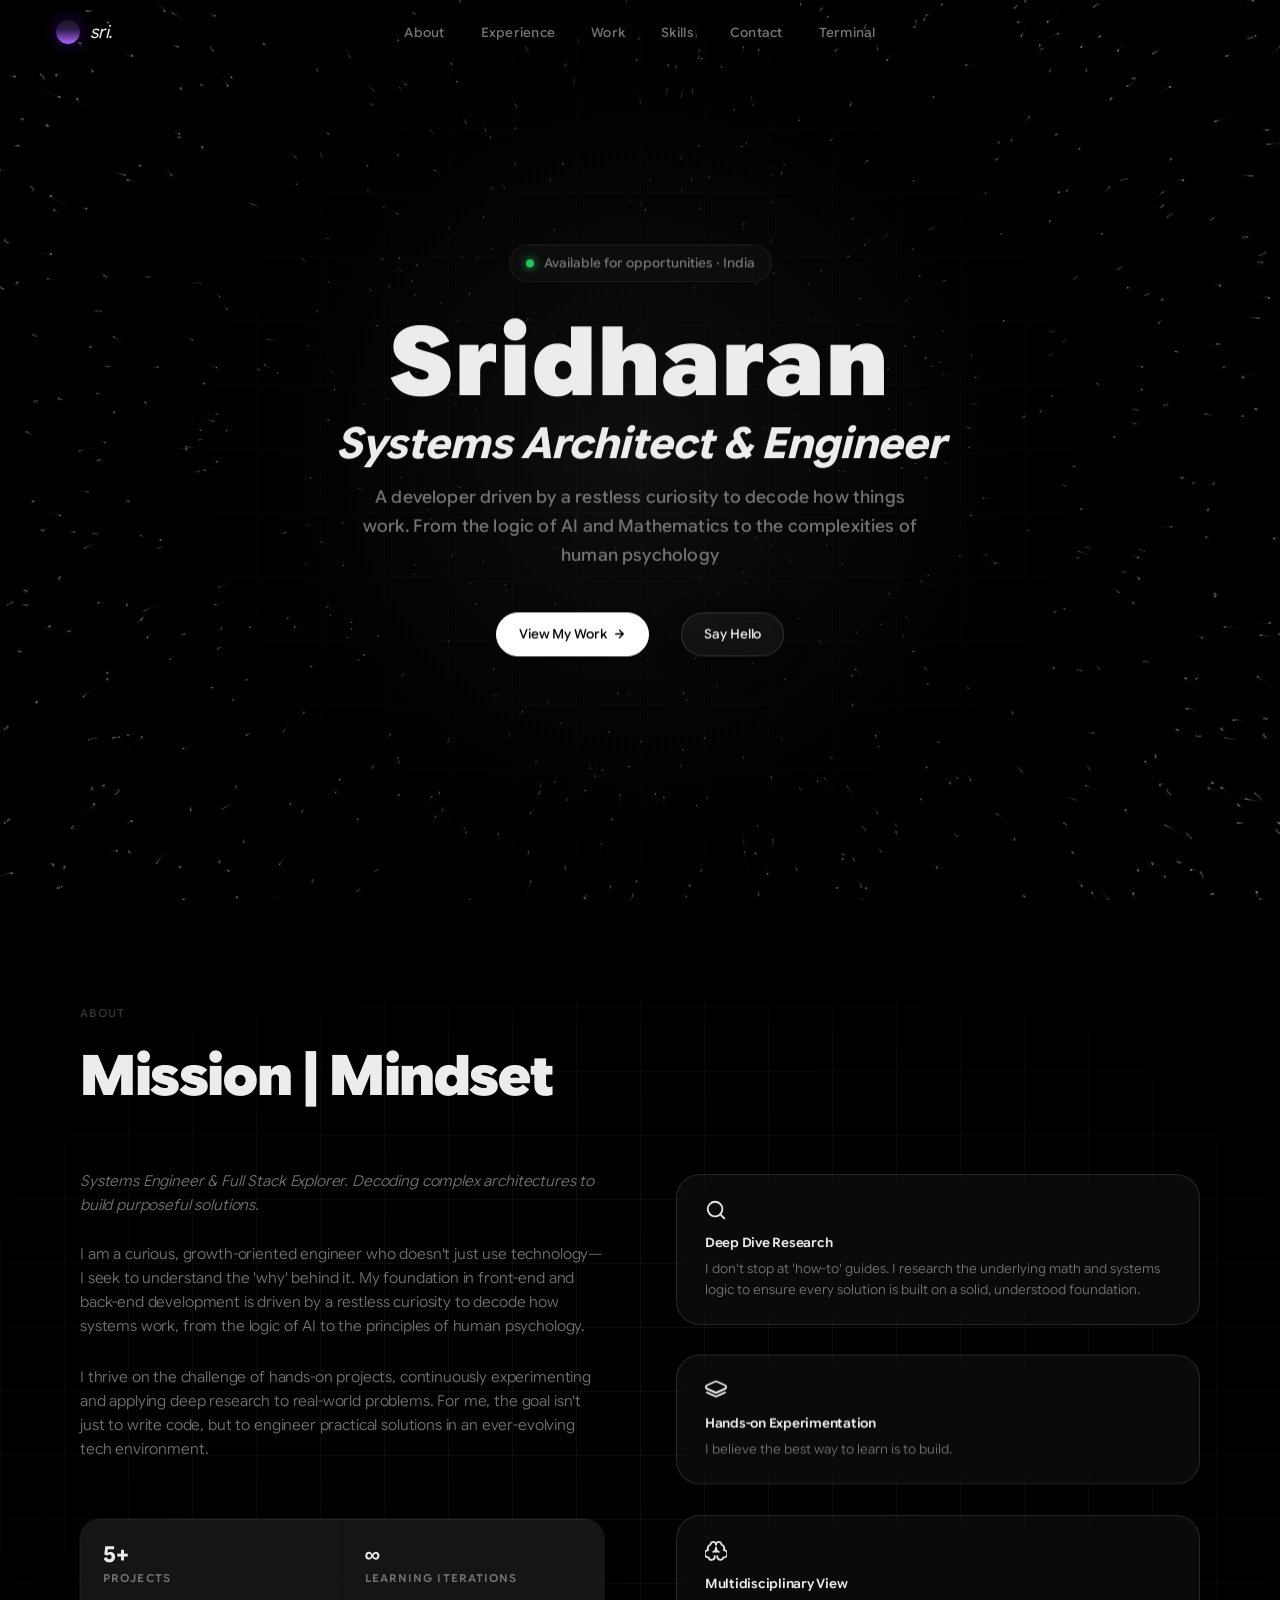
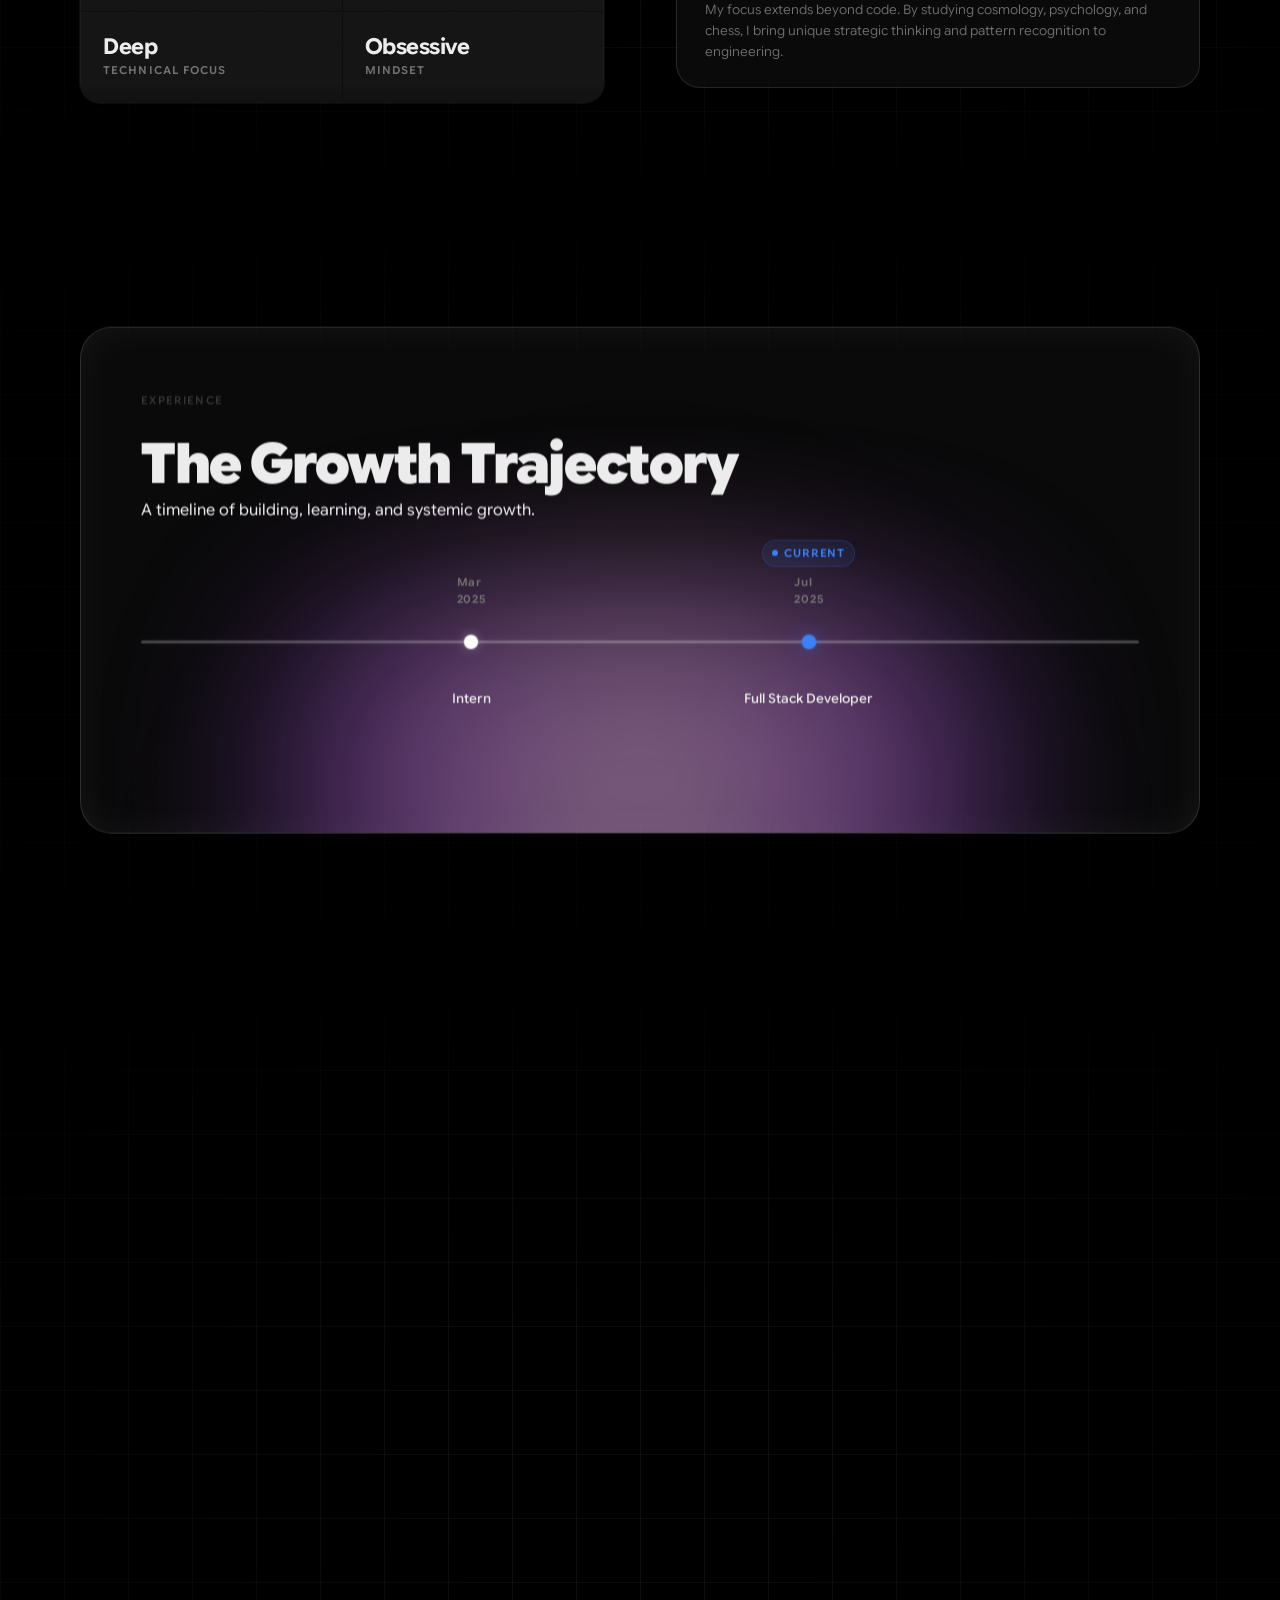
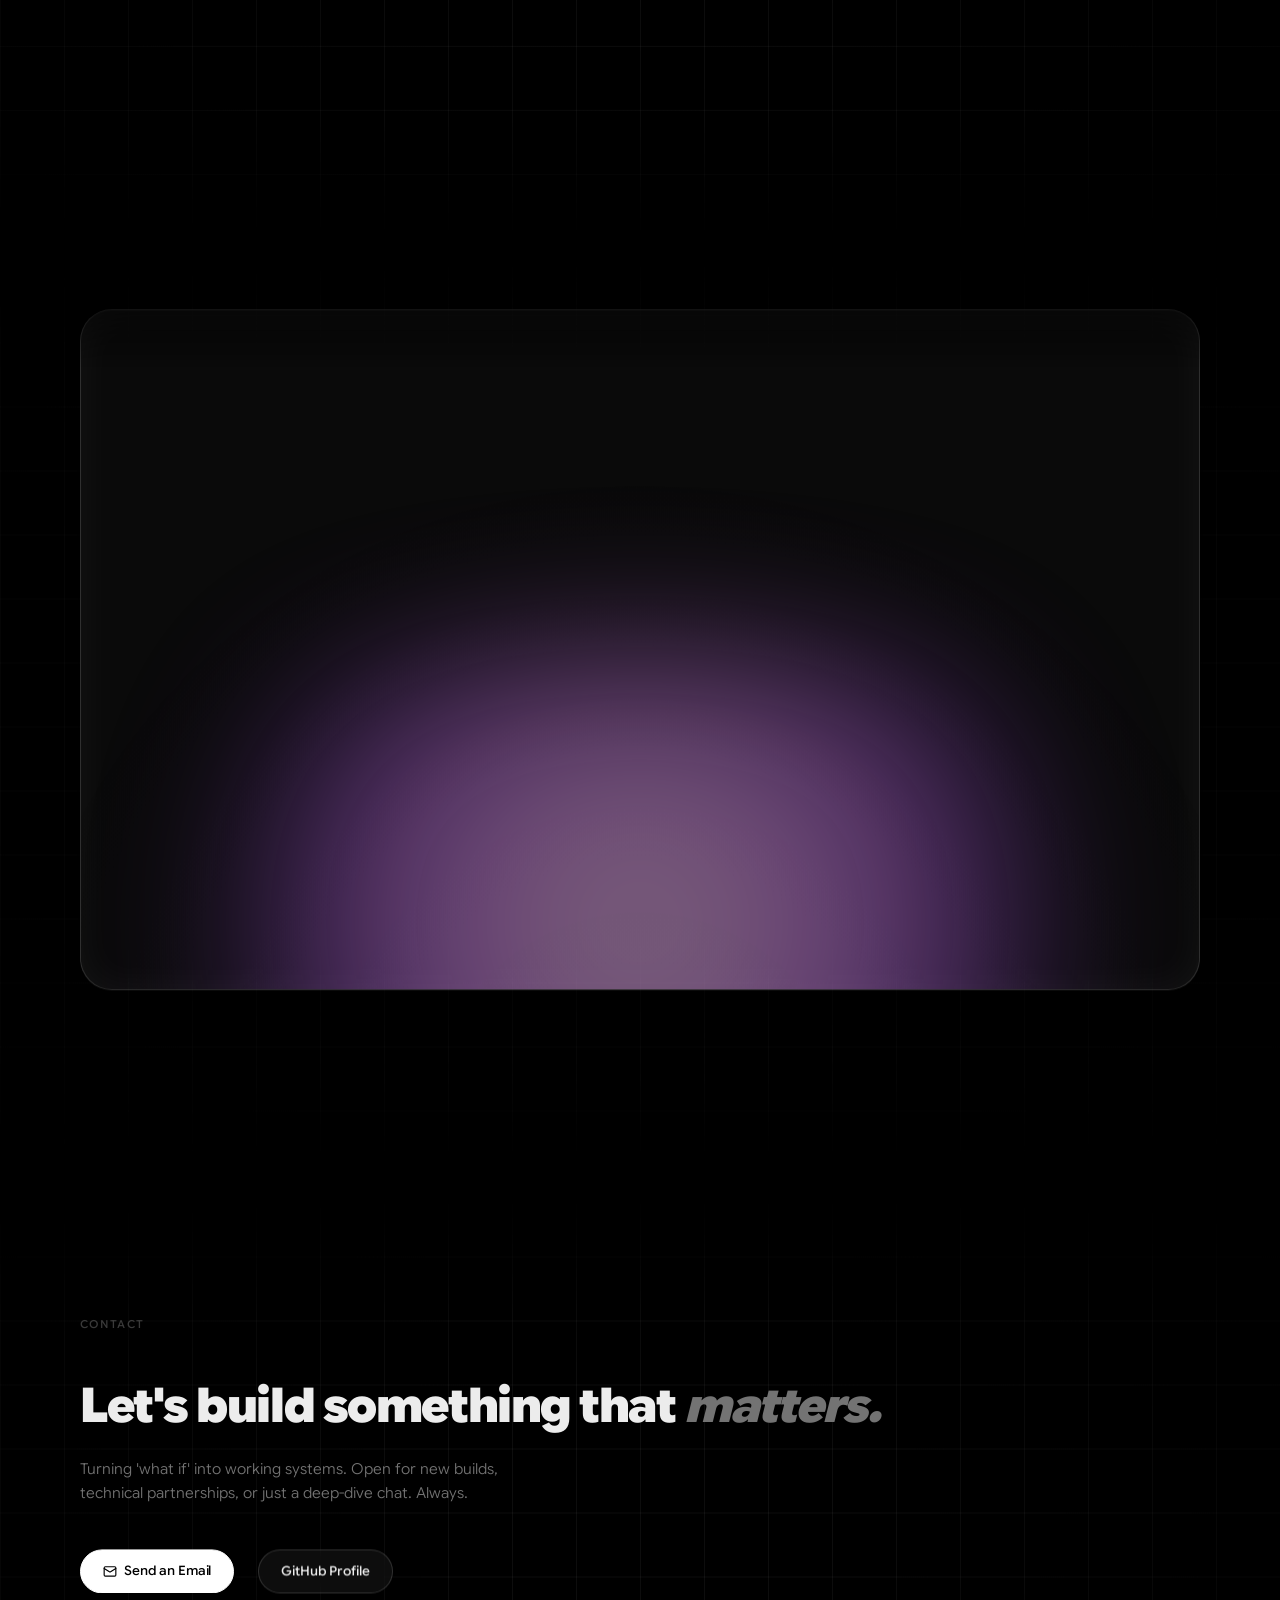
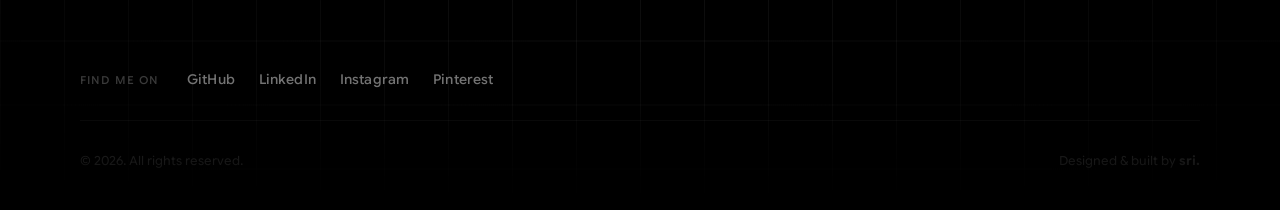
==== index.html @ 2c5328c5 "deploy: hero title weight boost" ====
<!doctype html>
<html lang="en" data-beasties-container>
  <head>
    <meta charset="UTF-8">
    <meta name="viewport" content="width=device-width, initial-scale=1.0">
    <title>Sridharan | Portfolio</title>
    <link rel="icon" type="image/svg+xml" href="assets/logo.svg">
    <meta name="description" content="Sridharan Balakrishnan — Full Stack Developer specializing in intelligent systems, IoT, and AI-driven applications. Portfolio of high-performance engineered solutions.">
    <meta name="keywords" content="Sridharan, Sridharan Balakrishnan, Portfolio, Full Stack Developer, AI Developer, IoT Engineer, Python, Angular, Systems Architect">
    
    <!-- Open Graph / Facebook -->
    <meta property="og:type" content="website">
    <meta property="og:url" content="https://sri-code23.github.io/portfolio-ng/">
    <meta property="og:title" content="Sridharan | Full Stack Developer Portfolio">
    <meta property="og:description" content="Building intelligent systems and real-world AI-driven solutions. Explore the projects and engineering protocols of Sridharan Balakrishnan.">
    <meta property="og:image" content="https://sri-code23.github.io/portfolio-ng/assets/og-image.png">

    <!-- Twitter -->
    <meta property="twitter:card" content="summary_large_image">
    <meta property="twitter:url" content="https://sri-code23.github.io/portfolio-ng/">
    <meta property="twitter:title" content="Sridharan | Full Stack Developer Portfolio">
    <meta property="twitter:description" content="Building intelligent systems and real-world AI-driven solutions. Explore the projects and engineering protocols of Sridharan Balakrishnan.">
    <meta property="twitter:image" content="https://sri-code23.github.io/portfolio-ng/assets/og-image.png">

    <!-- Local Fonts Loaded in styles.css -->
  <style>@layer properties;@layer theme,base,components,utilities;@layer theme{:root{--font-sans:"Google Sans Flex", -apple-system, sans-serif;--font-mono:"JetBrains Mono", ui-monospace, SFMono-Regular, monospace;--color-neutral-500:oklch(55.6% 0 0);--spacing:.25rem;--text-xs:.75rem;--text-xs--line-height:calc(1 / .75);--ease-out:cubic-bezier(0, 0, .2, 1);--default-transition-duration:.15s;--default-transition-timing-function:cubic-bezier(.4, 0, .2, 1);--default-font-family:var(--font-sans);--default-mono-font-family:var(--font-mono)}}@layer base{*,:after,:before{box-sizing:border-box;margin:0;padding:0;border:0 solid}html{line-height:1.5;-webkit-text-size-adjust:100%;tab-size:4;font-family:var(--default-font-family, ui-sans-serif, system-ui, sans-serif, "Apple Color Emoji", "Segoe UI Emoji", "Segoe UI Symbol", "Noto Color Emoji");font-feature-settings:var(--default-font-feature-settings, normal);font-variation-settings:var(--default-font-variation-settings, normal);-webkit-tap-highlight-color:transparent}}@layer utilities{}@font-face{font-family:Google Sans Flex;src:url("./media/google-sans-flex-AEVEHQRN.woff2") format("woff2");font-weight:300 900;font-style:normal;font-display:swap}@font-face{font-family:JetBrains Mono;src:url("./media/jetbrains-mono-2TKUHYWA.woff2") format("woff2");font-weight:100 900;font-style:normal;font-display:swap}:root{--f-display:"Google Sans Flex", -apple-system, sans-serif;--f-body:"Google Sans Flex", -apple-system, sans-serif;--f-mono:"JetBrains Mono", "SF Mono", "Menlo", "Monaco", monospace;--ease-spring:cubic-bezier(.175, .885, .32, 1.275);--ease-out:cubic-bezier(.16, 1, .3, 1);--ease-inout:cubic-bezier(.4, 0, .2, 1);--fz-xs:11px;--fz-sm:13px;--fz-base:15px;--fz-lg:18px;--fz-xl:22px;--fz-2xl:clamp(24px, 4vw, 32px);--fz-3xl:clamp(32px, 6vw, 48px);--fz-4xl:clamp(48px, 9vw, 96px);--fw-light:300;--fw-reg:400;--fw-med:500;--fw-semi:600;--fw-bold:700;--lh-tight:1.1;--lh-heading:1.25;--lh-base:1.6;--max-w:1120px;--pad-x:clamp(20px, 5vw, 56px);--pad-y:clamp(80px, 10vw, 140px);--r-sm:8px;--r-md:14px;--r-lg:20px;--r-xl:28px;--r-2xl:40px;--bg:#000000;--bg-1:#0f0f0f;--bg-2:#151515;--bg-3:#1c1c1c;--bg-4:#242424;--bg-5:#2c2c2c;--line:rgba(255,255,255,.055);--line-hover:rgba(255,255,255,.11);--t1:#ececec;--t2:#737373;--t3:#3a3a3a;--t-inv:#0a0a0a;--dim-white:rgb(163, 163, 163);--blue:#3b82f6;--blue-dim:rgba(59,130,246,.1);--green:#22c55e;--amber:#f59e0b;--rose:#f43f5e;--sh-card:0 0 0 1px rgba(255,255,255,.05), 0 8px 40px rgba(0,0,0,.5);--sh-lift:0 0 0 1px rgba(255,255,255,.09), 0 24px 80px rgba(0,0,0,.7);--sh-glow:0 0 60px rgba(59,130,246,.08)}*,*:before,*:after{margin:0;padding:0;box-sizing:border-box}body{font-family:var(--f-body);background:var(--bg);color:var(--t1);-webkit-font-smoothing:antialiased;-moz-osx-font-smoothing:grayscale;overflow-x:hidden}*{scrollbar-width:thin;scrollbar-color:rgba(255,255,255,.08) transparent}@property --tw-rotate-x{syntax:"*";inherits:false;}@property --tw-rotate-y{syntax:"*";inherits:false;}@property --tw-rotate-z{syntax:"*";inherits:false;}@property --tw-skew-x{syntax:"*";inherits:false;}@property --tw-skew-y{syntax:"*";inherits:false;}@property --tw-border-style{syntax:"*";inherits:false;initial-value:solid;}@property --tw-blur{syntax:"*";inherits:false;}@property --tw-brightness{syntax:"*";inherits:false;}@property --tw-contrast{syntax:"*";inherits:false;}@property --tw-grayscale{syntax:"*";inherits:false;}@property --tw-hue-rotate{syntax:"*";inherits:false;}@property --tw-invert{syntax:"*";inherits:false;}@property --tw-opacity{syntax:"*";inherits:false;}@property --tw-saturate{syntax:"*";inherits:false;}@property --tw-sepia{syntax:"*";inherits:false;}@property --tw-drop-shadow{syntax:"*";inherits:false;}@property --tw-drop-shadow-color{syntax:"*";inherits:false;}@property --tw-drop-shadow-alpha{syntax:"<percentage>";inherits:false;initial-value:100%;}@property --tw-drop-shadow-size{syntax:"*";inherits:false;}@property --tw-backdrop-blur{syntax:"*";inherits:false;}@property --tw-backdrop-brightness{syntax:"*";inherits:false;}@property --tw-backdrop-contrast{syntax:"*";inherits:false;}@property --tw-backdrop-grayscale{syntax:"*";inherits:false;}@property --tw-backdrop-hue-rotate{syntax:"*";inherits:false;}@property --tw-backdrop-invert{syntax:"*";inherits:false;}@property --tw-backdrop-opacity{syntax:"*";inherits:false;}@property --tw-backdrop-saturate{syntax:"*";inherits:false;}@property --tw-backdrop-sepia{syntax:"*";inherits:false;}@layer properties{@supports ((-webkit-hyphens: none) and (not (margin-trim: inline))) or ((-moz-orient: inline) and (not (color:rgb(from red r g b)))){*,:before,:after{--tw-rotate-x:initial;--tw-rotate-y:initial;--tw-rotate-z:initial;--tw-skew-x:initial;--tw-skew-y:initial;--tw-border-style:solid;--tw-blur:initial;--tw-brightness:initial;--tw-contrast:initial;--tw-grayscale:initial;--tw-hue-rotate:initial;--tw-invert:initial;--tw-opacity:initial;--tw-saturate:initial;--tw-sepia:initial;--tw-drop-shadow:initial;--tw-drop-shadow-color:initial;--tw-drop-shadow-alpha:100%;--tw-drop-shadow-size:initial;--tw-backdrop-blur:initial;--tw-backdrop-brightness:initial;--tw-backdrop-contrast:initial;--tw-backdrop-grayscale:initial;--tw-backdrop-hue-rotate:initial;--tw-backdrop-invert:initial;--tw-backdrop-opacity:initial;--tw-backdrop-saturate:initial;--tw-backdrop-sepia:initial}}}</style><link rel="stylesheet" href="styles-QXHG7WNU.css" media="print" onload="this.media='all'"><noscript><link rel="stylesheet" href="styles-QXHG7WNU.css"></noscript></head>
  <body>
    <app-root></app-root>
  <link rel="modulepreload" href="chunk-L5NLGSPX.js"><script src="polyfills-B6TNHZQ6.js" type="module"></script><script src="main-LXAAPDDZ.js" type="module"></script></body>
</html>
---- styles-QXHG7WNU.css ----
@layer properties;@layer theme,base,components,utilities;@layer theme{:root,:host{--font-sans: "Google Sans Flex", -apple-system, sans-serif;--font-mono: "JetBrains Mono", ui-monospace, SFMono-Regular, monospace;--color-neutral-500: oklch(55.6% 0 0);--spacing: .25rem;--text-xs: .75rem;--text-xs--line-height: calc(1 / .75);--ease-out: cubic-bezier(0, 0, .2, 1);--default-transition-duration: .15s;--default-transition-timing-function: cubic-bezier(.4, 0, .2, 1);--default-font-family: var(--font-sans);--default-mono-font-family: var(--font-mono)}}@layer base{*,:after,:before,::backdrop,::file-selector-button{box-sizing:border-box;margin:0;padding:0;border:0 solid}html,:host{line-height:1.5;-webkit-text-size-adjust:100%;tab-size:4;font-family:var(--default-font-family, ui-sans-serif, system-ui, sans-serif, "Apple Color Emoji", "Segoe UI Emoji", "Segoe UI Symbol", "Noto Color Emoji");font-feature-settings:var(--default-font-feature-settings, normal);font-variation-settings:var(--default-font-variation-settings, normal);-webkit-tap-highlight-color:transparent}hr{height:0;color:inherit;border-top-width:1px}abbr:where([title]){-webkit-text-decoration:underline dotted;text-decoration:underline dotted}h1,h2,h3,h4,h5,h6{font-size:inherit;font-weight:inherit}a{color:inherit;-webkit-text-decoration:inherit;text-decoration:inherit}b,strong{font-weight:bolder}code,kbd,samp,pre{font-family:var(--default-mono-font-family, ui-monospace, SFMono-Regular, Menlo, Monaco, Consolas, "Liberation Mono", "Courier New", monospace);font-feature-settings:var(--default-mono-font-feature-settings, normal);font-variation-settings:var(--default-mono-font-variation-settings, normal);font-size:1em}small{font-size:80%}sub,sup{font-size:75%;line-height:0;position:relative;vertical-align:baseline}sub{bottom:-.25em}sup{top:-.5em}table{text-indent:0;border-color:inherit;border-collapse:collapse}:-moz-focusring{outline:auto}progress{vertical-align:baseline}summary{display:list-item}ol,ul,menu{list-style:none}img,svg,video,canvas,audio,iframe,embed,object{display:block;vertical-align:middle}img,video{max-width:100%;height:auto}button,input,select,optgroup,textarea,::file-selector-button{font:inherit;font-feature-settings:inherit;font-variation-settings:inherit;letter-spacing:inherit;color:inherit;border-radius:0;background-color:transparent;opacity:1}:where(select:is([multiple],[size])) optgroup{font-weight:bolder}:where(select:is([multiple],[size])) optgroup option{padding-inline-start:20px}::file-selector-button{margin-inline-end:4px}::placeholder{opacity:1}@supports (not (-webkit-appearance: -apple-pay-button)) or (contain-intrinsic-size: 1px){::placeholder{color:currentcolor;@supports (color: color-mix(in lab,red,red)){color:color-mix(in oklab,currentcolor 50%,transparent)}}}textarea{resize:vertical}::-webkit-search-decoration{-webkit-appearance:none}::-webkit-date-and-time-value{min-height:1lh;text-align:inherit}::-webkit-datetime-edit{display:inline-flex}::-webkit-datetime-edit-fields-wrapper{padding:0}::-webkit-datetime-edit,::-webkit-datetime-edit-year-field,::-webkit-datetime-edit-month-field,::-webkit-datetime-edit-day-field,::-webkit-datetime-edit-hour-field,::-webkit-datetime-edit-minute-field,::-webkit-datetime-edit-second-field,::-webkit-datetime-edit-millisecond-field,::-webkit-datetime-edit-meridiem-field{padding-block:0}::-webkit-calendar-picker-indicator{line-height:1}:-moz-ui-invalid{box-shadow:none}button,input:where([type=button],[type=reset],[type=submit]),::file-selector-button{appearance:button}::-webkit-inner-spin-button,::-webkit-outer-spin-button{height:auto}[hidden]:where(:not([hidden=until-found])){display:none!important}}@layer utilities{.visible{visibility:visible}.fixed{position:fixed}.relative{position:relative}.static{position:static}.sticky{position:sticky}.start{inset-inline-start:var(--spacing)}.container{width:100%;@media (width >= 40rem){max-width:40rem}@media (width >= 48rem){max-width:48rem}@media (width >= 64rem){max-width:64rem}@media (width >= 80rem){max-width:80rem}@media (width >= 96rem){max-width:96rem}}.block{display:block}.grid{display:grid}.hidden{display:none}.transform{transform:var(--tw-rotate-x,) var(--tw-rotate-y,) var(--tw-rotate-z,) var(--tw-skew-x,) var(--tw-skew-y,)}.border{border-style:var(--tw-border-style);border-width:1px}.text-xs{font-size:var(--text-xs);line-height:var(--tw-leading, var(--text-xs--line-height))}.text-neutral-500{color:var(--color-neutral-500)}.underline{text-decoration-line:underline}.blur{--tw-blur: blur(8px);filter:var(--tw-blur,) var(--tw-brightness,) var(--tw-contrast,) var(--tw-grayscale,) var(--tw-hue-rotate,) var(--tw-invert,) var(--tw-saturate,) var(--tw-sepia,) var(--tw-drop-shadow,)}.filter{filter:var(--tw-blur,) var(--tw-brightness,) var(--tw-contrast,) var(--tw-grayscale,) var(--tw-hue-rotate,) var(--tw-invert,) var(--tw-saturate,) var(--tw-sepia,) var(--tw-drop-shadow,)}.backdrop-filter{-webkit-backdrop-filter:var(--tw-backdrop-blur,) var(--tw-backdrop-brightness,) var(--tw-backdrop-contrast,) var(--tw-backdrop-grayscale,) var(--tw-backdrop-hue-rotate,) var(--tw-backdrop-invert,) var(--tw-backdrop-opacity,) var(--tw-backdrop-saturate,) var(--tw-backdrop-sepia,);backdrop-filter:var(--tw-backdrop-blur,) var(--tw-backdrop-brightness,) var(--tw-backdrop-contrast,) var(--tw-backdrop-grayscale,) var(--tw-backdrop-hue-rotate,) var(--tw-backdrop-invert,) var(--tw-backdrop-opacity,) var(--tw-backdrop-saturate,) var(--tw-backdrop-sepia,)}.transition{transition-property:color,background-color,border-color,outline-color,text-decoration-color,fill,stroke,--tw-gradient-from,--tw-gradient-via,--tw-gradient-to,opacity,box-shadow,transform,translate,scale,rotate,filter,-webkit-backdrop-filter,backdrop-filter,display,content-visibility,overlay,pointer-events;transition-timing-function:var(--tw-ease, var(--default-transition-timing-function));transition-duration:var(--tw-duration, var(--default-transition-duration))}}@font-face{font-family:Google Sans Flex;src:url("./media/google-sans-flex-AEVEHQRN.woff2") format("woff2");font-weight:300 900;font-style:normal;font-display:swap}@font-face{font-family:JetBrains Mono;src:url("./media/jetbrains-mono-2TKUHYWA.woff2") format("woff2");font-weight:100 900;font-style:normal;font-display:swap}:root{--f-display: "Google Sans Flex", -apple-system, sans-serif;--f-body: "Google Sans Flex", -apple-system, sans-serif;--f-mono: "JetBrains Mono", "SF Mono", "Menlo", "Monaco", monospace;--ease-spring: cubic-bezier(.175, .885, .32, 1.275);--ease-out: cubic-bezier(.16, 1, .3, 1);--ease-inout: cubic-bezier(.4, 0, .2, 1);--fz-xs: 11px;--fz-sm: 13px;--fz-base: 15px;--fz-lg: 18px;--fz-xl: 22px;--fz-2xl: clamp(24px, 4vw, 32px);--fz-3xl: clamp(32px, 6vw, 48px);--fz-4xl: clamp(48px, 9vw, 96px);--fw-light: 300;--fw-reg: 400;--fw-med: 500;--fw-semi: 600;--fw-bold: 700;--lh-tight: 1.1;--lh-heading: 1.25;--lh-base: 1.6;--max-w: 1120px;--pad-x: clamp(20px, 5vw, 56px);--pad-y: clamp(80px, 10vw, 140px);--r-sm: 8px;--r-md: 14px;--r-lg: 20px;--r-xl: 28px;--r-2xl: 40px;--bg: #000000;--bg-1: #0f0f0f;--bg-2: #151515;--bg-3: #1c1c1c;--bg-4: #242424;--bg-5: #2c2c2c;--line: rgba(255,255,255,.055);--line-hover: rgba(255,255,255,.11);--t1: #ececec;--t2: #737373;--t3: #3a3a3a;--t-inv: #0a0a0a;--dim-white: rgb(163, 163, 163);--blue: #3b82f6;--blue-dim: rgba(59,130,246,.1);--green: #22c55e;--amber: #f59e0b;--rose: #f43f5e;--sh-card: 0 0 0 1px rgba(255,255,255,.05), 0 8px 40px rgba(0,0,0,.5);--sh-lift: 0 0 0 1px rgba(255,255,255,.09), 0 24px 80px rgba(0,0,0,.7);--sh-glow: 0 0 60px rgba(59,130,246,.08)}*,*:before,*:after{margin:0;padding:0;box-sizing:border-box}::selection{background:#94a3b84d;color:#fff}body{font-family:var(--f-body);background:var(--bg);color:var(--t1);-webkit-font-smoothing:antialiased;-moz-osx-font-smoothing:grayscale;overflow-x:hidden}::-webkit-scrollbar{width:8px;height:8px}::-webkit-scrollbar-track{background:transparent}::-webkit-scrollbar-thumb{background:#ffffff14;border-radius:999px;border:2px solid var(--bg)}::-webkit-scrollbar-thumb:hover{background:#ffffff26}*{scrollbar-width:thin;scrollbar-color:rgba(255,255,255,.08) transparent}h1,h2,h3,h4,h5,h6,.display{font-family:var(--f-display)!important;font-weight:900!important}p,span:not(.font-mono):not(.caret),div:not(.font-mono),li,a:not(.font-mono){font-family:var(--f-body)}.section{padding:var(--pad-y) var(--pad-x);position:relative;overflow:hidden;background:#000}.section:before,.section:after{content:"";position:absolute;left:0;right:0;height:120px;z-index:2;pointer-events:none}.section:before{top:0;background:linear-gradient(to bottom,#000,transparent)}.section:after{bottom:0;background:linear-gradient(to top,#000,transparent)}.inner{max-width:var(--max-w);margin:0 auto;position:relative}.divider{border-top:none}.eyebrow{display:inline-block;font-size:var(--fz-xs);font-weight:var(--fw-med);letter-spacing:.12em;text-transform:uppercase;color:var(--t3);margin-bottom:20px}.display{font-family:var(--f-display);font-weight:var(--fw-reg);line-height:var(--lh-tight);letter-spacing:-.025em;color:var(--t1)}.btn{display:inline-flex;align-items:center;gap:7px;padding:11px 22px;border-radius:999px;font-family:var(--f-body);font-size:var(--fz-sm);font-weight:var(--fw-med);letter-spacing:-.01em;text-decoration:none;border:none;transition:transform .25s var(--ease-out),box-shadow .25s,background .2s;white-space:nowrap}.btn-primary{background:#fff;color:#000;border:1px solid #ffffff}.btn-primary:hover{background:#ffffffe6;transform:translateY(-2px);box-shadow:0 10px 40px #fff3}.text-link{display:inline-flex;align-items:center;gap:8px;font-size:13.5px;font-weight:500;letter-spacing:.01em;color:var(--t2);text-decoration:none;background:none!important;border:none!important;padding:0;transition:color .3s var(--ease-out),transform .3s var(--ease-out);cursor:pointer}.text-link:hover,.text-link:focus,.text-link.active{color:var(--t1);transform:translateY(-1px)}.btn-glass{background:#ffffff0d;backdrop-filter:blur(12px);-webkit-backdrop-filter:blur(12px);border:1px solid rgba(255,255,255,.15);color:var(--t1);box-shadow:0 8px 32px #0003}.btn-glass:hover{background:#ffffff1a;border-color:#ffffff4d;transform:translateY(-2px);box-shadow:0 12px 40px #0000004d}.glass-pill{padding:6px 14px;background:#ffffff0a;backdrop-filter:blur(8px);-webkit-backdrop-filter:blur(8px);border:1px solid rgba(255,255,255,.1);border-radius:999px;color:var(--t1);font-family:var(--f-body);font-size:12px;transition:all .3s var(--ease-out)}.glass-pill:hover{background:#ffffff14;border-color:#ffffff40;transform:translateY(-1px)}.grid-bg{position:absolute;inset:0;pointer-events:none;z-index:0;overflow:hidden}.grid-bg:before{content:"";position:absolute;inset:0;background-image:linear-gradient(rgba(255,255,255,.05) 1px,transparent 1px),linear-gradient(90deg,rgba(255,255,255,.05) 1px,transparent 1px);background-size:64px 64px}.grid-bg:after{content:"";position:absolute;inset:0;background:radial-gradient(ellipse 80% 80% at 50% 50%,transparent 20%,var(--bg) 100%)}.rv{opacity:0;transform:translateY(24px);transition:opacity .75s var(--ease-out),transform .75s var(--ease-out);will-change:transform,opacity}.rv.on{opacity:1;transform:none}.rv.d1{transition-delay:.08s}.rv.d2{transition-delay:.16s}.rv.d3{transition-delay:.24s}.rv.d4{transition-delay:.32s}[appParallax]{transition-property:opacity,background,border-color,color,box-shadow!important;will-change:transform}.glass-card{position:relative;width:100%;border-radius:32px;overflow:hidden;background:#ffffff0a;backdrop-filter:blur(50px);-webkit-backdrop-filter:blur(50px);border:1px solid rgba(255,255,255,.15);box-shadow:0 40px 100px #000000b3,inset 0 0 40px #ffffff0d}@media (max-width: 768px){.glass-card{backdrop-filter:blur(15px);-webkit-backdrop-filter:blur(15px);background:#ffffff14}}.card-content{position:relative;z-index:2;padding:clamp(40px,8vw,80px) clamp(20px,6vw,60px)}.aurora{position:absolute;bottom:-30%;left:-10%;width:120%;height:80%;z-index:0;filter:blur(80px);opacity:.45;pointer-events:none;contain:strict;will-change:filter}@media (max-width: 768px){.aurora{filter:blur(40px)}}.layer{position:absolute;width:100%;height:100%;border-radius:50%;mix-blend-mode:screen;will-change:transform;backface-visibility:hidden}.layer1{background:radial-gradient(circle,#ff0055 0%,transparent 60%);animation:wave1 12s ease-in-out infinite alternate}.layer2{background:radial-gradient(circle,#ff00aa 0%,transparent 60%);animation:wave2 15s ease-in-out infinite alternate}.layer3{background:radial-gradient(circle,#7a00ff 0%,transparent 60%);animation:wave3 18s ease-in-out infinite alternate}.layer4{background:radial-gradient(circle,#0044ff 0%,transparent 60%);animation:wave4 14s ease-in-out infinite alternate}.layer5{background:radial-gradient(circle,#00ccff 0%,transparent 60%);animation:wave5 16s ease-in-out infinite alternate}@media (max-width: 768px){.layer4,.layer5{display:none}}.layer-grow{animation:growUp 2s var(--ease-spring) forwards}@keyframes growUp{0%{transform:translateY(50%) scale(.9);opacity:0}to{transform:translateY(0) scale(1);opacity:.45}}@keyframes wave1{0%{transform:translate(-10%) scale(1)}to{transform:translate(10%,-5%) scale(1.1)}}@keyframes wave2{0%{transform:translate(5%,5%) scale(1.05)}to{transform:translate(-10%,-3%) scale(1)}}@keyframes wave3{0%{transform:translate(-5%,3%) scale(1)}to{transform:translate(8%,-8%) scale(1.2)}}@keyframes wave4{0%{transform:translate(3%,-3%) scale(1.1)}to{transform:translate(-5%,5%) scale(1)}}@keyframes wave5{0%{transform:translate(-8%,5%) scale(1)}to{transform:translate(5%,-5%) scale(1.15)}}.glass-card:before{content:"";position:absolute;inset:0;background:radial-gradient(circle at 50% 120%,rgba(255,255,255,.05) 0%,transparent 70%);opacity:.5;z-index:1}[appParallax]{will-change:transform;backface-visibility:hidden;-webkit-backface-visibility:hidden}img[src*="assets/icons/"]{filter:brightness(0) invert(1);opacity:.9}@property --tw-rotate-x{syntax: "*"; inherits: false;}@property --tw-rotate-y{syntax: "*"; inherits: false;}@property --tw-rotate-z{syntax: "*"; inherits: false;}@property --tw-skew-x{syntax: "*"; inherits: false;}@property --tw-skew-y{syntax: "*"; inherits: false;}@property --tw-border-style{syntax: "*"; inherits: false; initial-value: solid;}@property --tw-blur{syntax: "*"; inherits: false;}@property --tw-brightness{syntax: "*"; inherits: false;}@property --tw-contrast{syntax: "*"; inherits: false;}@property --tw-grayscale{syntax: "*"; inherits: false;}@property --tw-hue-rotate{syntax: "*"; inherits: false;}@property --tw-invert{syntax: "*"; inherits: false;}@property --tw-opacity{syntax: "*"; inherits: false;}@property --tw-saturate{syntax: "*"; inherits: false;}@property --tw-sepia{syntax: "*"; inherits: false;}@property --tw-drop-shadow{syntax: "*"; inherits: false;}@property --tw-drop-shadow-color{syntax: "*"; inherits: false;}@property --tw-drop-shadow-alpha{syntax: "<percentage>"; inherits: false; initial-value: 100%;}@property --tw-drop-shadow-size{syntax: "*"; inherits: false;}@property --tw-backdrop-blur{syntax: "*"; inherits: false;}@property --tw-backdrop-brightness{syntax: "*"; inherits: false;}@property --tw-backdrop-contrast{syntax: "*"; inherits: false;}@property --tw-backdrop-grayscale{syntax: "*"; inherits: false;}@property --tw-backdrop-hue-rotate{syntax: "*"; inherits: false;}@property --tw-backdrop-invert{syntax: "*"; inherits: false;}@property --tw-backdrop-opacity{syntax: "*"; inherits: false;}@property --tw-backdrop-saturate{syntax: "*"; inherits: false;}@property --tw-backdrop-sepia{syntax: "*"; inherits: false;}@layer properties{@supports ((-webkit-hyphens: none) and (not (margin-trim: inline))) or ((-moz-orient: inline) and (not (color:rgb(from red r g b)))){*,:before,:after,::backdrop{--tw-rotate-x: initial;--tw-rotate-y: initial;--tw-rotate-z: initial;--tw-skew-x: initial;--tw-skew-y: initial;--tw-border-style: solid;--tw-blur: initial;--tw-brightness: initial;--tw-contrast: initial;--tw-grayscale: initial;--tw-hue-rotate: initial;--tw-invert: initial;--tw-opacity: initial;--tw-saturate: initial;--tw-sepia: initial;--tw-drop-shadow: initial;--tw-drop-shadow-color: initial;--tw-drop-shadow-alpha: 100%;--tw-drop-shadow-size: initial;--tw-backdrop-blur: initial;--tw-backdrop-brightness: initial;--tw-backdrop-contrast: initial;--tw-backdrop-grayscale: initial;--tw-backdrop-hue-rotate: initial;--tw-backdrop-invert: initial;--tw-backdrop-opacity: initial;--tw-backdrop-saturate: initial;--tw-backdrop-sepia: initial}}}
---- styles-QXHG7WNU.css ----
@layer properties;@layer theme,base,components,utilities;@layer theme{:root,:host{--font-sans: "Google Sans Flex", -apple-system, sans-serif;--font-mono: "JetBrains Mono", ui-monospace, SFMono-Regular, monospace;--color-neutral-500: oklch(55.6% 0 0);--spacing: .25rem;--text-xs: .75rem;--text-xs--line-height: calc(1 / .75);--ease-out: cubic-bezier(0, 0, .2, 1);--default-transition-duration: .15s;--default-transition-timing-function: cubic-bezier(.4, 0, .2, 1);--default-font-family: var(--font-sans);--default-mono-font-family: var(--font-mono)}}@layer base{*,:after,:before,::backdrop,::file-selector-button{box-sizing:border-box;margin:0;padding:0;border:0 solid}html,:host{line-height:1.5;-webkit-text-size-adjust:100%;tab-size:4;font-family:var(--default-font-family, ui-sans-serif, system-ui, sans-serif, "Apple Color Emoji", "Segoe UI Emoji", "Segoe UI Symbol", "Noto Color Emoji");font-feature-settings:var(--default-font-feature-settings, normal);font-variation-settings:var(--default-font-variation-settings, normal);-webkit-tap-highlight-color:transparent}hr{height:0;color:inherit;border-top-width:1px}abbr:where([title]){-webkit-text-decoration:underline dotted;text-decoration:underline dotted}h1,h2,h3,h4,h5,h6{font-size:inherit;font-weight:inherit}a{color:inherit;-webkit-text-decoration:inherit;text-decoration:inherit}b,strong{font-weight:bolder}code,kbd,samp,pre{font-family:var(--default-mono-font-family, ui-monospace, SFMono-Regular, Menlo, Monaco, Consolas, "Liberation Mono", "Courier New", monospace);font-feature-settings:var(--default-mono-font-feature-settings, normal);font-variation-settings:var(--default-mono-font-variation-settings, normal);font-size:1em}small{font-size:80%}sub,sup{font-size:75%;line-height:0;position:relative;vertical-align:baseline}sub{bottom:-.25em}sup{top:-.5em}table{text-indent:0;border-color:inherit;border-collapse:collapse}:-moz-focusring{outline:auto}progress{vertical-align:baseline}summary{display:list-item}ol,ul,menu{list-style:none}img,svg,video,canvas,audio,iframe,embed,object{display:block;vertical-align:middle}img,video{max-width:100%;height:auto}button,input,select,optgroup,textarea,::file-selector-button{font:inherit;font-feature-settings:inherit;font-variation-settings:inherit;letter-spacing:inherit;color:inherit;border-radius:0;background-color:transparent;opacity:1}:where(select:is([multiple],[size])) optgroup{font-weight:bolder}:where(select:is([multiple],[size])) optgroup option{padding-inline-start:20px}::file-selector-button{margin-inline-end:4px}::placeholder{opacity:1}@supports (not (-webkit-appearance: -apple-pay-button)) or (contain-intrinsic-size: 1px){::placeholder{color:currentcolor;@supports (color: color-mix(in lab,red,red)){color:color-mix(in oklab,currentcolor 50%,transparent)}}}textarea{resize:vertical}::-webkit-search-decoration{-webkit-appearance:none}::-webkit-date-and-time-value{min-height:1lh;text-align:inherit}::-webkit-datetime-edit{display:inline-flex}::-webkit-datetime-edit-fields-wrapper{padding:0}::-webkit-datetime-edit,::-webkit-datetime-edit-year-field,::-webkit-datetime-edit-month-field,::-webkit-datetime-edit-day-field,::-webkit-datetime-edit-hour-field,::-webkit-datetime-edit-minute-field,::-webkit-datetime-edit-second-field,::-webkit-datetime-edit-millisecond-field,::-webkit-datetime-edit-meridiem-field{padding-block:0}::-webkit-calendar-picker-indicator{line-height:1}:-moz-ui-invalid{box-shadow:none}button,input:where([type=button],[type=reset],[type=submit]),::file-selector-button{appearance:button}::-webkit-inner-spin-button,::-webkit-outer-spin-button{height:auto}[hidden]:where(:not([hidden=until-found])){display:none!important}}@layer utilities{.visible{visibility:visible}.fixed{position:fixed}.relative{position:relative}.static{position:static}.sticky{position:sticky}.start{inset-inline-start:var(--spacing)}.container{width:100%;@media (width >= 40rem){max-width:40rem}@media (width >= 48rem){max-width:48rem}@media (width >= 64rem){max-width:64rem}@media (width >= 80rem){max-width:80rem}@media (width >= 96rem){max-width:96rem}}.block{display:block}.grid{display:grid}.hidden{display:none}.transform{transform:var(--tw-rotate-x,) var(--tw-rotate-y,) var(--tw-rotate-z,) var(--tw-skew-x,) var(--tw-skew-y,)}.border{border-style:var(--tw-border-style);border-width:1px}.text-xs{font-size:var(--text-xs);line-height:var(--tw-leading, var(--text-xs--line-height))}.text-neutral-500{color:var(--color-neutral-500)}.underline{text-decoration-line:underline}.blur{--tw-blur: blur(8px);filter:var(--tw-blur,) var(--tw-brightness,) var(--tw-contrast,) var(--tw-grayscale,) var(--tw-hue-rotate,) var(--tw-invert,) var(--tw-saturate,) var(--tw-sepia,) var(--tw-drop-shadow,)}.filter{filter:var(--tw-blur,) var(--tw-brightness,) var(--tw-contrast,) var(--tw-grayscale,) var(--tw-hue-rotate,) var(--tw-invert,) var(--tw-saturate,) var(--tw-sepia,) var(--tw-drop-shadow,)}.backdrop-filter{-webkit-backdrop-filter:var(--tw-backdrop-blur,) var(--tw-backdrop-brightness,) var(--tw-backdrop-contrast,) var(--tw-backdrop-grayscale,) var(--tw-backdrop-hue-rotate,) var(--tw-backdrop-invert,) var(--tw-backdrop-opacity,) var(--tw-backdrop-saturate,) var(--tw-backdrop-sepia,);backdrop-filter:var(--tw-backdrop-blur,) var(--tw-backdrop-brightness,) var(--tw-backdrop-contrast,) var(--tw-backdrop-grayscale,) var(--tw-backdrop-hue-rotate,) var(--tw-backdrop-invert,) var(--tw-backdrop-opacity,) var(--tw-backdrop-saturate,) var(--tw-backdrop-sepia,)}.transition{transition-property:color,background-color,border-color,outline-color,text-decoration-color,fill,stroke,--tw-gradient-from,--tw-gradient-via,--tw-gradient-to,opacity,box-shadow,transform,translate,scale,rotate,filter,-webkit-backdrop-filter,backdrop-filter,display,content-visibility,overlay,pointer-events;transition-timing-function:var(--tw-ease, var(--default-transition-timing-function));transition-duration:var(--tw-duration, var(--default-transition-duration))}}@font-face{font-family:Google Sans Flex;src:url("./media/google-sans-flex-AEVEHQRN.woff2") format("woff2");font-weight:300 900;font-style:normal;font-display:swap}@font-face{font-family:JetBrains Mono;src:url("./media/jetbrains-mono-2TKUHYWA.woff2") format("woff2");font-weight:100 900;font-style:normal;font-display:swap}:root{--f-display: "Google Sans Flex", -apple-system, sans-serif;--f-body: "Google Sans Flex", -apple-system, sans-serif;--f-mono: "JetBrains Mono", "SF Mono", "Menlo", "Monaco", monospace;--ease-spring: cubic-bezier(.175, .885, .32, 1.275);--ease-out: cubic-bezier(.16, 1, .3, 1);--ease-inout: cubic-bezier(.4, 0, .2, 1);--fz-xs: 11px;--fz-sm: 13px;--fz-base: 15px;--fz-lg: 18px;--fz-xl: 22px;--fz-2xl: clamp(24px, 4vw, 32px);--fz-3xl: clamp(32px, 6vw, 48px);--fz-4xl: clamp(48px, 9vw, 96px);--fw-light: 300;--fw-reg: 400;--fw-med: 500;--fw-semi: 600;--fw-bold: 700;--lh-tight: 1.1;--lh-heading: 1.25;--lh-base: 1.6;--max-w: 1120px;--pad-x: clamp(20px, 5vw, 56px);--pad-y: clamp(80px, 10vw, 140px);--r-sm: 8px;--r-md: 14px;--r-lg: 20px;--r-xl: 28px;--r-2xl: 40px;--bg: #000000;--bg-1: #0f0f0f;--bg-2: #151515;--bg-3: #1c1c1c;--bg-4: #242424;--bg-5: #2c2c2c;--line: rgba(255,255,255,.055);--line-hover: rgba(255,255,255,.11);--t1: #ececec;--t2: #737373;--t3: #3a3a3a;--t-inv: #0a0a0a;--dim-white: rgb(163, 163, 163);--blue: #3b82f6;--blue-dim: rgba(59,130,246,.1);--green: #22c55e;--amber: #f59e0b;--rose: #f43f5e;--sh-card: 0 0 0 1px rgba(255,255,255,.05), 0 8px 40px rgba(0,0,0,.5);--sh-lift: 0 0 0 1px rgba(255,255,255,.09), 0 24px 80px rgba(0,0,0,.7);--sh-glow: 0 0 60px rgba(59,130,246,.08)}*,*:before,*:after{margin:0;padding:0;box-sizing:border-box}::selection{background:#94a3b84d;color:#fff}body{font-family:var(--f-body);background:var(--bg);color:var(--t1);-webkit-font-smoothing:antialiased;-moz-osx-font-smoothing:grayscale;overflow-x:hidden}::-webkit-scrollbar{width:8px;height:8px}::-webkit-scrollbar-track{background:transparent}::-webkit-scrollbar-thumb{background:#ffffff14;border-radius:999px;border:2px solid var(--bg)}::-webkit-scrollbar-thumb:hover{background:#ffffff26}*{scrollbar-width:thin;scrollbar-color:rgba(255,255,255,.08) transparent}h1,h2,h3,h4,h5,h6,.display{font-family:var(--f-display)!important;font-weight:900!important}p,span:not(.font-mono):not(.caret),div:not(.font-mono),li,a:not(.font-mono){font-family:var(--f-body)}.section{padding:var(--pad-y) var(--pad-x);position:relative;overflow:hidden;background:#000}.section:before,.section:after{content:"";position:absolute;left:0;right:0;height:120px;z-index:2;pointer-events:none}.section:before{top:0;background:linear-gradient(to bottom,#000,transparent)}.section:after{bottom:0;background:linear-gradient(to top,#000,transparent)}.inner{max-width:var(--max-w);margin:0 auto;position:relative}.divider{border-top:none}.eyebrow{display:inline-block;font-size:var(--fz-xs);font-weight:var(--fw-med);letter-spacing:.12em;text-transform:uppercase;color:var(--t3);margin-bottom:20px}.display{font-family:var(--f-display);font-weight:var(--fw-reg);line-height:var(--lh-tight);letter-spacing:-.025em;color:var(--t1)}.btn{display:inline-flex;align-items:center;gap:7px;padding:11px 22px;border-radius:999px;font-family:var(--f-body);font-size:var(--fz-sm);font-weight:var(--fw-med);letter-spacing:-.01em;text-decoration:none;border:none;transition:transform .25s var(--ease-out),box-shadow .25s,background .2s;white-space:nowrap}.btn-primary{background:#fff;color:#000;border:1px solid #ffffff}.btn-primary:hover{background:#ffffffe6;transform:translateY(-2px);box-shadow:0 10px 40px #fff3}.text-link{display:inline-flex;align-items:center;gap:8px;font-size:13.5px;font-weight:500;letter-spacing:.01em;color:var(--t2);text-decoration:none;background:none!important;border:none!important;padding:0;transition:color .3s var(--ease-out),transform .3s var(--ease-out);cursor:pointer}.text-link:hover,.text-link:focus,.text-link.active{color:var(--t1);transform:translateY(-1px)}.btn-glass{background:#ffffff0d;backdrop-filter:blur(12px);-webkit-backdrop-filter:blur(12px);border:1px solid rgba(255,255,255,.15);color:var(--t1);box-shadow:0 8px 32px #0003}.btn-glass:hover{background:#ffffff1a;border-color:#ffffff4d;transform:translateY(-2px);box-shadow:0 12px 40px #0000004d}.glass-pill{padding:6px 14px;background:#ffffff0a;backdrop-filter:blur(8px);-webkit-backdrop-filter:blur(8px);border:1px solid rgba(255,255,255,.1);border-radius:999px;color:var(--t1);font-family:var(--f-body);font-size:12px;transition:all .3s var(--ease-out)}.glass-pill:hover{background:#ffffff14;border-color:#ffffff40;transform:translateY(-1px)}.grid-bg{position:absolute;inset:0;pointer-events:none;z-index:0;overflow:hidden}.grid-bg:before{content:"";position:absolute;inset:0;background-image:linear-gradient(rgba(255,255,255,.05) 1px,transparent 1px),linear-gradient(90deg,rgba(255,255,255,.05) 1px,transparent 1px);background-size:64px 64px}.grid-bg:after{content:"";position:absolute;inset:0;background:radial-gradient(ellipse 80% 80% at 50% 50%,transparent 20%,var(--bg) 100%)}.rv{opacity:0;transform:translateY(24px);transition:opacity .75s var(--ease-out),transform .75s var(--ease-out);will-change:transform,opacity}.rv.on{opacity:1;transform:none}.rv.d1{transition-delay:.08s}.rv.d2{transition-delay:.16s}.rv.d3{transition-delay:.24s}.rv.d4{transition-delay:.32s}[appParallax]{transition-property:opacity,background,border-color,color,box-shadow!important;will-change:transform}.glass-card{position:relative;width:100%;border-radius:32px;overflow:hidden;background:#ffffff0a;backdrop-filter:blur(50px);-webkit-backdrop-filter:blur(50px);border:1px solid rgba(255,255,255,.15);box-shadow:0 40px 100px #000000b3,inset 0 0 40px #ffffff0d}@media (max-width: 768px){.glass-card{backdrop-filter:blur(15px);-webkit-backdrop-filter:blur(15px);background:#ffffff14}}.card-content{position:relative;z-index:2;padding:clamp(40px,8vw,80px) clamp(20px,6vw,60px)}.aurora{position:absolute;bottom:-30%;left:-10%;width:120%;height:80%;z-index:0;filter:blur(80px);opacity:.45;pointer-events:none;contain:strict;will-change:filter}@media (max-width: 768px){.aurora{filter:blur(40px)}}.layer{position:absolute;width:100%;height:100%;border-radius:50%;mix-blend-mode:screen;will-change:transform;backface-visibility:hidden}.layer1{background:radial-gradient(circle,#ff0055 0%,transparent 60%);animation:wave1 12s ease-in-out infinite alternate}.layer2{background:radial-gradient(circle,#ff00aa 0%,transparent 60%);animation:wave2 15s ease-in-out infinite alternate}.layer3{background:radial-gradient(circle,#7a00ff 0%,transparent 60%);animation:wave3 18s ease-in-out infinite alternate}.layer4{background:radial-gradient(circle,#0044ff 0%,transparent 60%);animation:wave4 14s ease-in-out infinite alternate}.layer5{background:radial-gradient(circle,#00ccff 0%,transparent 60%);animation:wave5 16s ease-in-out infinite alternate}@media (max-width: 768px){.layer4,.layer5{display:none}}.layer-grow{animation:growUp 2s var(--ease-spring) forwards}@keyframes growUp{0%{transform:translateY(50%) scale(.9);opacity:0}to{transform:translateY(0) scale(1);opacity:.45}}@keyframes wave1{0%{transform:translate(-10%) scale(1)}to{transform:translate(10%,-5%) scale(1.1)}}@keyframes wave2{0%{transform:translate(5%,5%) scale(1.05)}to{transform:translate(-10%,-3%) scale(1)}}@keyframes wave3{0%{transform:translate(-5%,3%) scale(1)}to{transform:translate(8%,-8%) scale(1.2)}}@keyframes wave4{0%{transform:translate(3%,-3%) scale(1.1)}to{transform:translate(-5%,5%) scale(1)}}@keyframes wave5{0%{transform:translate(-8%,5%) scale(1)}to{transform:translate(5%,-5%) scale(1.15)}}.glass-card:before{content:"";position:absolute;inset:0;background:radial-gradient(circle at 50% 120%,rgba(255,255,255,.05) 0%,transparent 70%);opacity:.5;z-index:1}[appParallax]{will-change:transform;backface-visibility:hidden;-webkit-backface-visibility:hidden}img[src*="assets/icons/"]{filter:brightness(0) invert(1);opacity:.9}@property --tw-rotate-x{syntax: "*"; inherits: false;}@property --tw-rotate-y{syntax: "*"; inherits: false;}@property --tw-rotate-z{syntax: "*"; inherits: false;}@property --tw-skew-x{syntax: "*"; inherits: false;}@property --tw-skew-y{syntax: "*"; inherits: false;}@property --tw-border-style{syntax: "*"; inherits: false; initial-value: solid;}@property --tw-blur{syntax: "*"; inherits: false;}@property --tw-brightness{syntax: "*"; inherits: false;}@property --tw-contrast{syntax: "*"; inherits: false;}@property --tw-grayscale{syntax: "*"; inherits: false;}@property --tw-hue-rotate{syntax: "*"; inherits: false;}@property --tw-invert{syntax: "*"; inherits: false;}@property --tw-opacity{syntax: "*"; inherits: false;}@property --tw-saturate{syntax: "*"; inherits: false;}@property --tw-sepia{syntax: "*"; inherits: false;}@property --tw-drop-shadow{syntax: "*"; inherits: false;}@property --tw-drop-shadow-color{syntax: "*"; inherits: false;}@property --tw-drop-shadow-alpha{syntax: "<percentage>"; inherits: false; initial-value: 100%;}@property --tw-drop-shadow-size{syntax: "*"; inherits: false;}@property --tw-backdrop-blur{syntax: "*"; inherits: false;}@property --tw-backdrop-brightness{syntax: "*"; inherits: false;}@property --tw-backdrop-contrast{syntax: "*"; inherits: false;}@property --tw-backdrop-grayscale{syntax: "*"; inherits: false;}@property --tw-backdrop-hue-rotate{syntax: "*"; inherits: false;}@property --tw-backdrop-invert{syntax: "*"; inherits: false;}@property --tw-backdrop-opacity{syntax: "*"; inherits: false;}@property --tw-backdrop-saturate{syntax: "*"; inherits: false;}@property --tw-backdrop-sepia{syntax: "*"; inherits: false;}@layer properties{@supports ((-webkit-hyphens: none) and (not (margin-trim: inline))) or ((-moz-orient: inline) and (not (color:rgb(from red r g b)))){*,:before,:after,::backdrop{--tw-rotate-x: initial;--tw-rotate-y: initial;--tw-rotate-z: initial;--tw-skew-x: initial;--tw-skew-y: initial;--tw-border-style: solid;--tw-blur: initial;--tw-brightness: initial;--tw-contrast: initial;--tw-grayscale: initial;--tw-hue-rotate: initial;--tw-invert: initial;--tw-opacity: initial;--tw-saturate: initial;--tw-sepia: initial;--tw-drop-shadow: initial;--tw-drop-shadow-color: initial;--tw-drop-shadow-alpha: 100%;--tw-drop-shadow-size: initial;--tw-backdrop-blur: initial;--tw-backdrop-brightness: initial;--tw-backdrop-contrast: initial;--tw-backdrop-grayscale: initial;--tw-backdrop-hue-rotate: initial;--tw-backdrop-invert: initial;--tw-backdrop-opacity: initial;--tw-backdrop-saturate: initial;--tw-backdrop-sepia: initial}}}
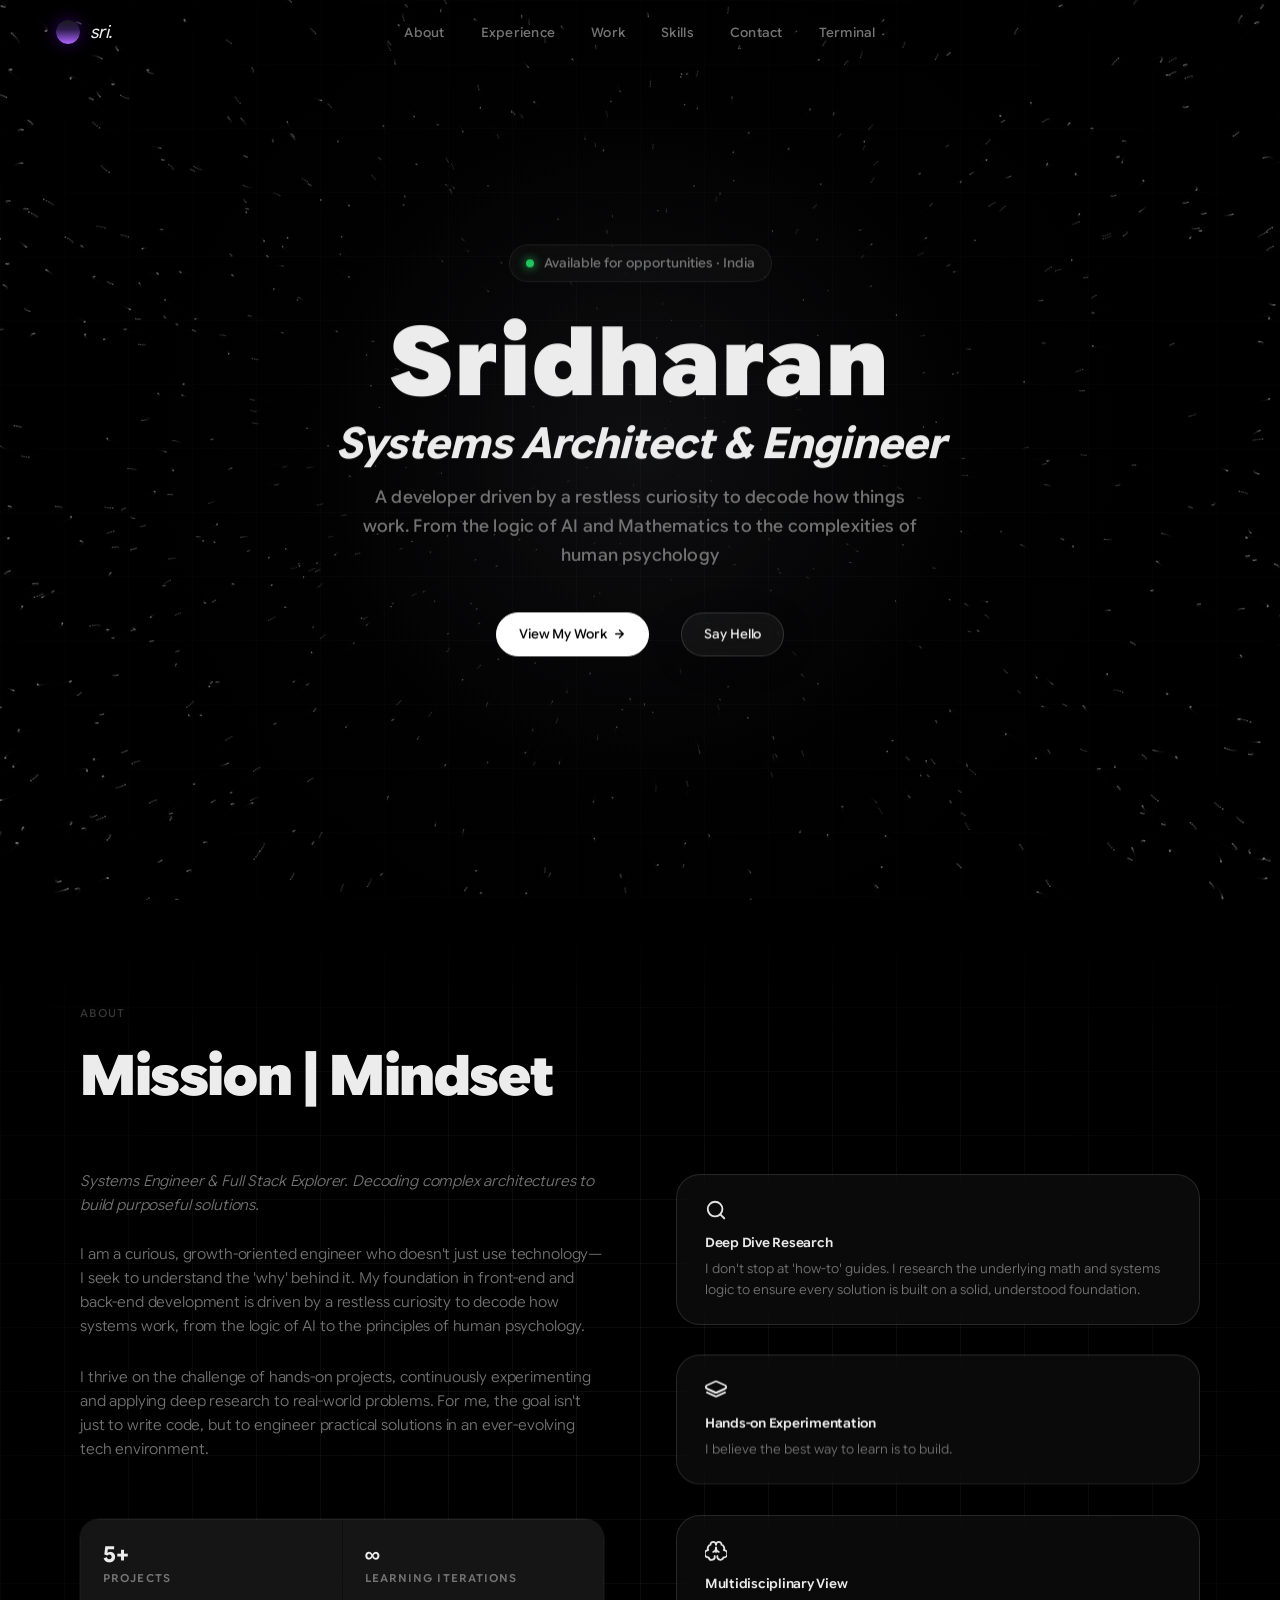
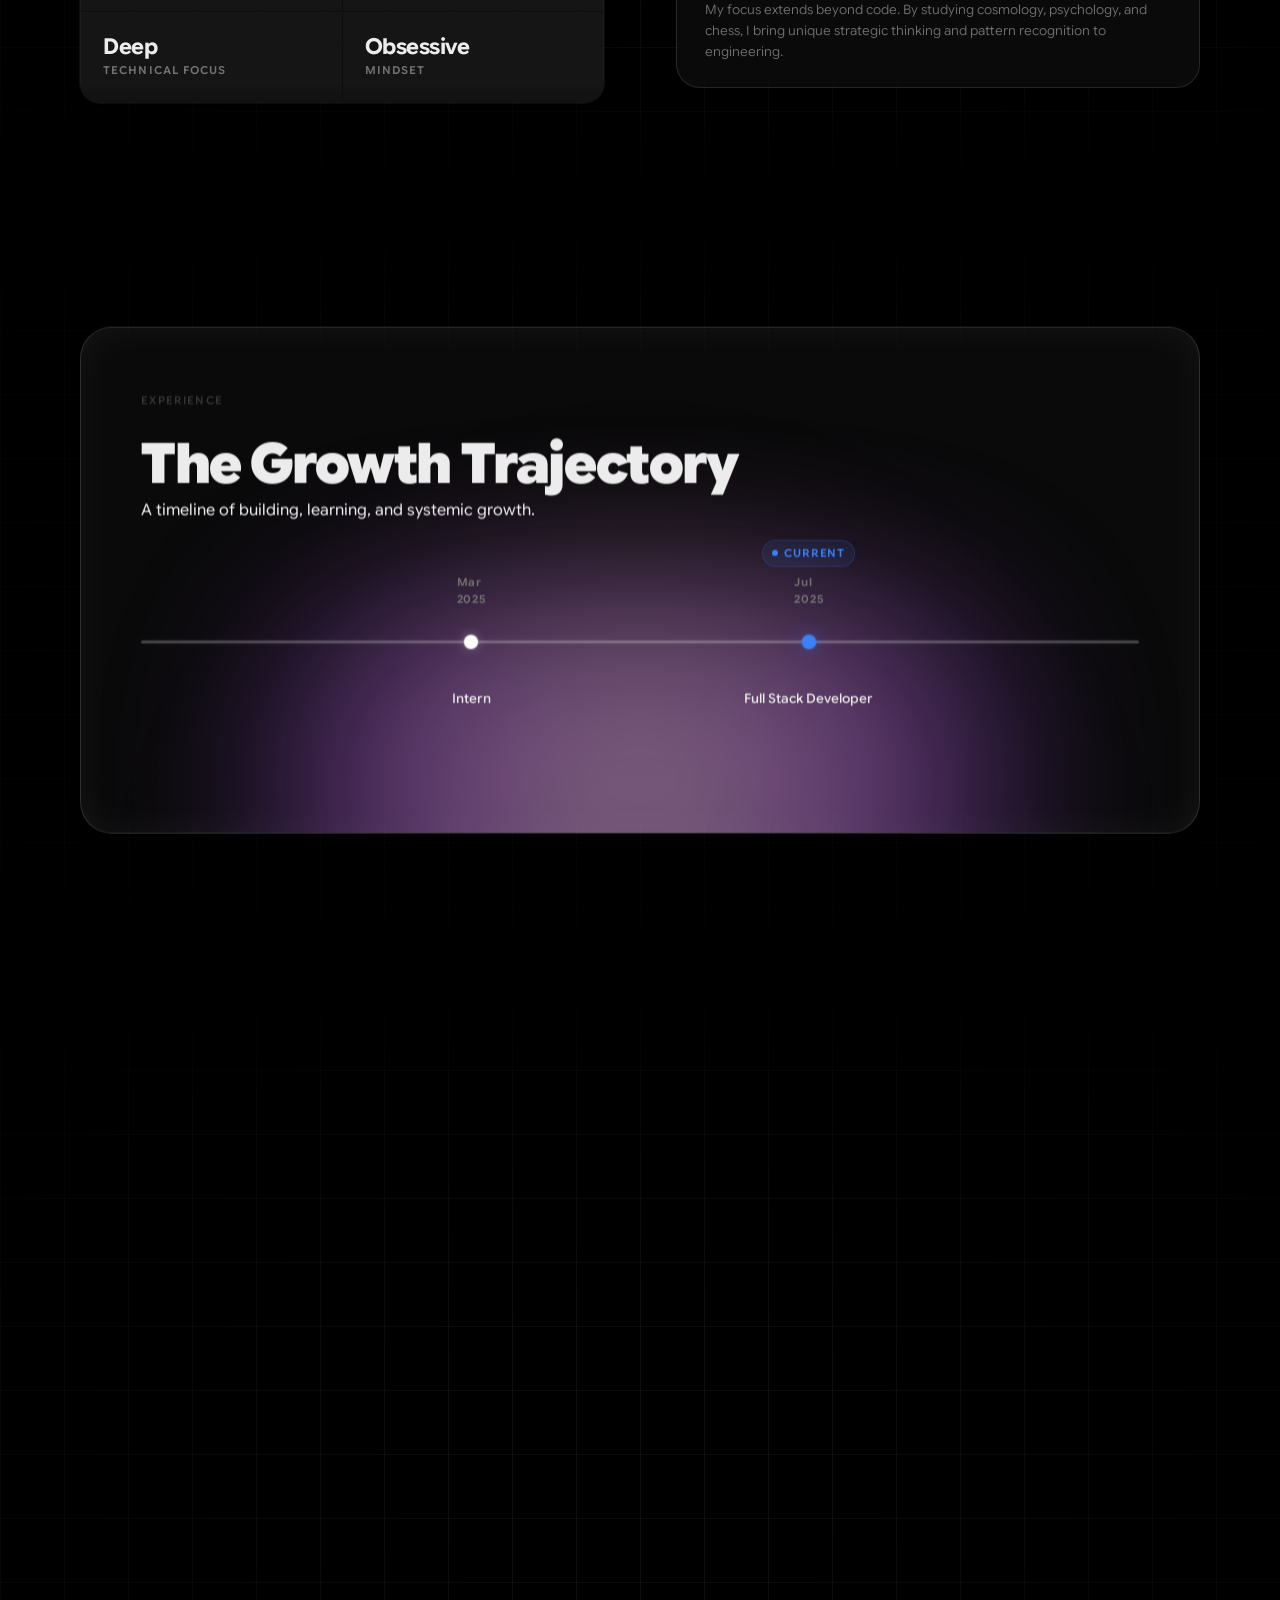
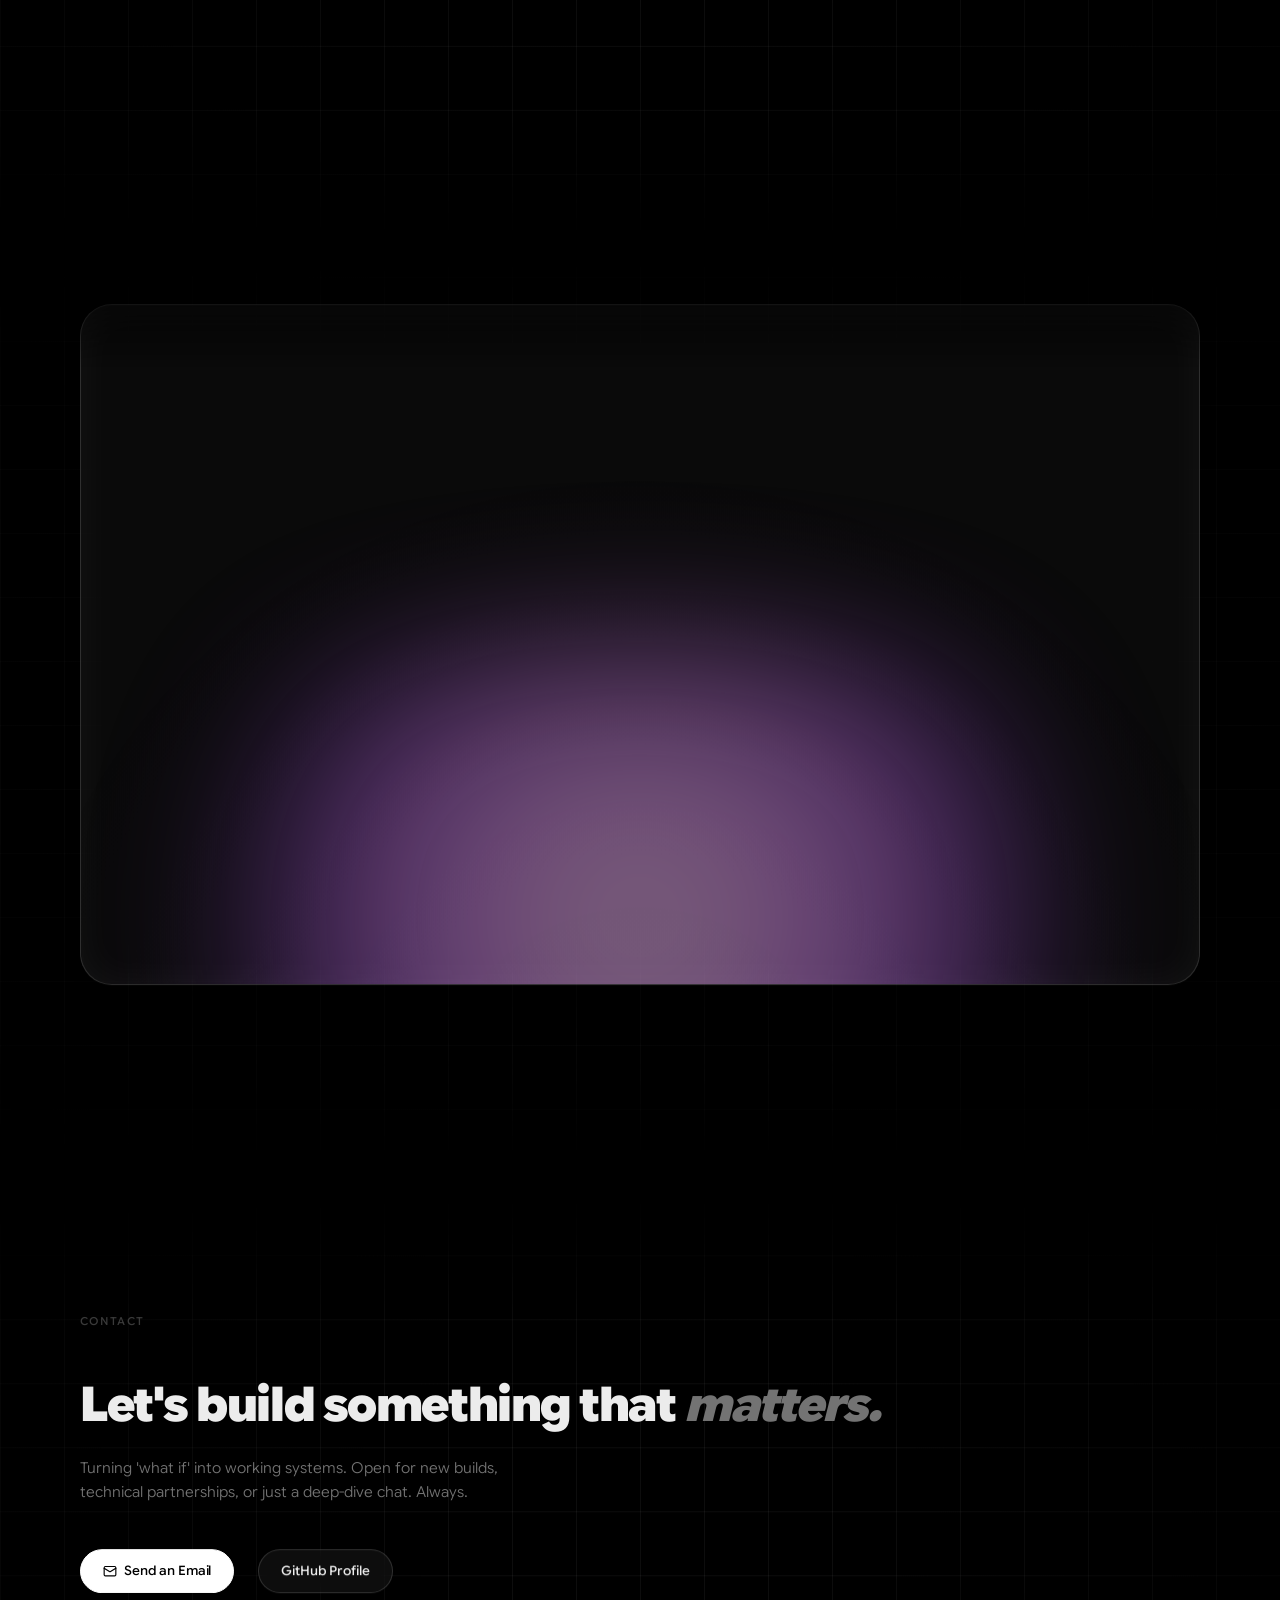
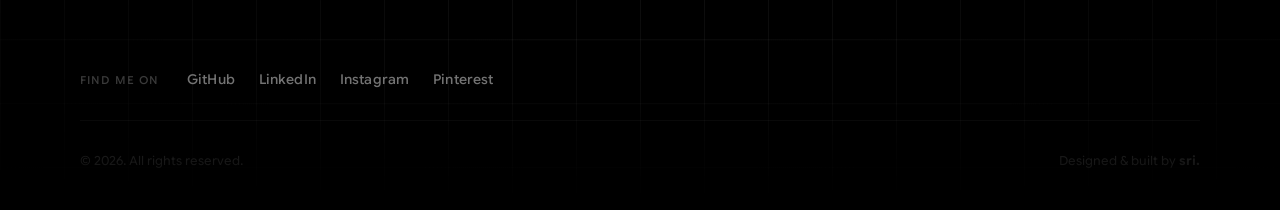
==== commit fa63f878: "deploy: refined glass tooltip" ====
--- a/index.html
+++ b/index.html
@@ -26,5 +26,5 @@
   <style>@layer properties;@layer theme,base,components,utilities;@layer theme{:root{--font-sans:"Google Sans Flex", -apple-system, sans-serif;--font-mono:"JetBrains Mono", ui-monospace, SFMono-Regular, monospace;--color-neutral-500:oklch(55.6% 0 0);--spacing:.25rem;--text-xs:.75rem;--text-xs--line-height:calc(1 / .75);--ease-out:cubic-bezier(0, 0, .2, 1);--default-transition-duration:.15s;--default-transition-timing-function:cubic-bezier(.4, 0, .2, 1);--default-font-family:var(--font-sans);--default-mono-font-family:var(--font-mono)}}@layer base{*,:after,:before{box-sizing:border-box;margin:0;padding:0;border:0 solid}html{line-height:1.5;-webkit-text-size-adjust:100%;tab-size:4;font-family:var(--default-font-family, ui-sans-serif, system-ui, sans-serif, "Apple Color Emoji", "Segoe UI Emoji", "Segoe UI Symbol", "Noto Color Emoji");font-feature-settings:var(--default-font-feature-settings, normal);font-variation-settings:var(--default-font-variation-settings, normal);-webkit-tap-highlight-color:transparent}}@layer utilities{}@font-face{font-family:Google Sans Flex;src:url("./media/google-sans-flex-AEVEHQRN.woff2") format("woff2");font-weight:300 900;font-style:normal;font-display:swap}@font-face{font-family:JetBrains Mono;src:url("./media/jetbrains-mono-2TKUHYWA.woff2") format("woff2");font-weight:100 900;font-style:normal;font-display:swap}:root{--f-display:"Google Sans Flex", -apple-system, sans-serif;--f-body:"Google Sans Flex", -apple-system, sans-serif;--f-mono:"JetBrains Mono", "SF Mono", "Menlo", "Monaco", monospace;--ease-spring:cubic-bezier(.175, .885, .32, 1.275);--ease-out:cubic-bezier(.16, 1, .3, 1);--ease-inout:cubic-bezier(.4, 0, .2, 1);--fz-xs:11px;--fz-sm:13px;--fz-base:15px;--fz-lg:18px;--fz-xl:22px;--fz-2xl:clamp(24px, 4vw, 32px);--fz-3xl:clamp(32px, 6vw, 48px);--fz-4xl:clamp(48px, 9vw, 96px);--fw-light:300;--fw-reg:400;--fw-med:500;--fw-semi:600;--fw-bold:700;--lh-tight:1.1;--lh-heading:1.25;--lh-base:1.6;--max-w:1120px;--pad-x:clamp(20px, 5vw, 56px);--pad-y:clamp(80px, 10vw, 140px);--r-sm:8px;--r-md:14px;--r-lg:20px;--r-xl:28px;--r-2xl:40px;--bg:#000000;--bg-1:#0f0f0f;--bg-2:#151515;--bg-3:#1c1c1c;--bg-4:#242424;--bg-5:#2c2c2c;--line:rgba(255,255,255,.055);--line-hover:rgba(255,255,255,.11);--t1:#ececec;--t2:#737373;--t3:#3a3a3a;--t-inv:#0a0a0a;--dim-white:rgb(163, 163, 163);--blue:#3b82f6;--blue-dim:rgba(59,130,246,.1);--green:#22c55e;--amber:#f59e0b;--rose:#f43f5e;--sh-card:0 0 0 1px rgba(255,255,255,.05), 0 8px 40px rgba(0,0,0,.5);--sh-lift:0 0 0 1px rgba(255,255,255,.09), 0 24px 80px rgba(0,0,0,.7);--sh-glow:0 0 60px rgba(59,130,246,.08)}*,*:before,*:after{margin:0;padding:0;box-sizing:border-box}body{font-family:var(--f-body);background:var(--bg);color:var(--t1);-webkit-font-smoothing:antialiased;-moz-osx-font-smoothing:grayscale;overflow-x:hidden}*{scrollbar-width:thin;scrollbar-color:rgba(255,255,255,.08) transparent}@property --tw-rotate-x{syntax:"*";inherits:false;}@property --tw-rotate-y{syntax:"*";inherits:false;}@property --tw-rotate-z{syntax:"*";inherits:false;}@property --tw-skew-x{syntax:"*";inherits:false;}@property --tw-skew-y{syntax:"*";inherits:false;}@property --tw-border-style{syntax:"*";inherits:false;initial-value:solid;}@property --tw-blur{syntax:"*";inherits:false;}@property --tw-brightness{syntax:"*";inherits:false;}@property --tw-contrast{syntax:"*";inherits:false;}@property --tw-grayscale{syntax:"*";inherits:false;}@property --tw-hue-rotate{syntax:"*";inherits:false;}@property --tw-invert{syntax:"*";inherits:false;}@property --tw-opacity{syntax:"*";inherits:false;}@property --tw-saturate{syntax:"*";inherits:false;}@property --tw-sepia{syntax:"*";inherits:false;}@property --tw-drop-shadow{syntax:"*";inherits:false;}@property --tw-drop-shadow-color{syntax:"*";inherits:false;}@property --tw-drop-shadow-alpha{syntax:"<percentage>";inherits:false;initial-value:100%;}@property --tw-drop-shadow-size{syntax:"*";inherits:false;}@property --tw-backdrop-blur{syntax:"*";inherits:false;}@property --tw-backdrop-brightness{syntax:"*";inherits:false;}@property --tw-backdrop-contrast{syntax:"*";inherits:false;}@property --tw-backdrop-grayscale{syntax:"*";inherits:false;}@property --tw-backdrop-hue-rotate{syntax:"*";inherits:false;}@property --tw-backdrop-invert{syntax:"*";inherits:false;}@property --tw-backdrop-opacity{syntax:"*";inherits:false;}@property --tw-backdrop-saturate{syntax:"*";inherits:false;}@property --tw-backdrop-sepia{syntax:"*";inherits:false;}@layer properties{@supports ((-webkit-hyphens: none) and (not (margin-trim: inline))) or ((-moz-orient: inline) and (not (color:rgb(from red r g b)))){*,:before,:after{--tw-rotate-x:initial;--tw-rotate-y:initial;--tw-rotate-z:initial;--tw-skew-x:initial;--tw-skew-y:initial;--tw-border-style:solid;--tw-blur:initial;--tw-brightness:initial;--tw-contrast:initial;--tw-grayscale:initial;--tw-hue-rotate:initial;--tw-invert:initial;--tw-opacity:initial;--tw-saturate:initial;--tw-sepia:initial;--tw-drop-shadow:initial;--tw-drop-shadow-color:initial;--tw-drop-shadow-alpha:100%;--tw-drop-shadow-size:initial;--tw-backdrop-blur:initial;--tw-backdrop-brightness:initial;--tw-backdrop-contrast:initial;--tw-backdrop-grayscale:initial;--tw-backdrop-hue-rotate:initial;--tw-backdrop-invert:initial;--tw-backdrop-opacity:initial;--tw-backdrop-saturate:initial;--tw-backdrop-sepia:initial}}}</style><link rel="stylesheet" href="styles-QXHG7WNU.css" media="print" onload="this.media='all'"><noscript><link rel="stylesheet" href="styles-QXHG7WNU.css"></noscript></head>
   <body>
     <app-root></app-root>
-  <link rel="modulepreload" href="chunk-L5NLGSPX.js"><script src="polyfills-B6TNHZQ6.js" type="module"></script><script src="main-LXAAPDDZ.js" type="module"></script></body>
+  <link rel="modulepreload" href="chunk-L5NLGSPX.js"><script src="polyfills-B6TNHZQ6.js" type="module"></script><script src="main-WLRUZIGA.js" type="module"></script></body>
 </html>
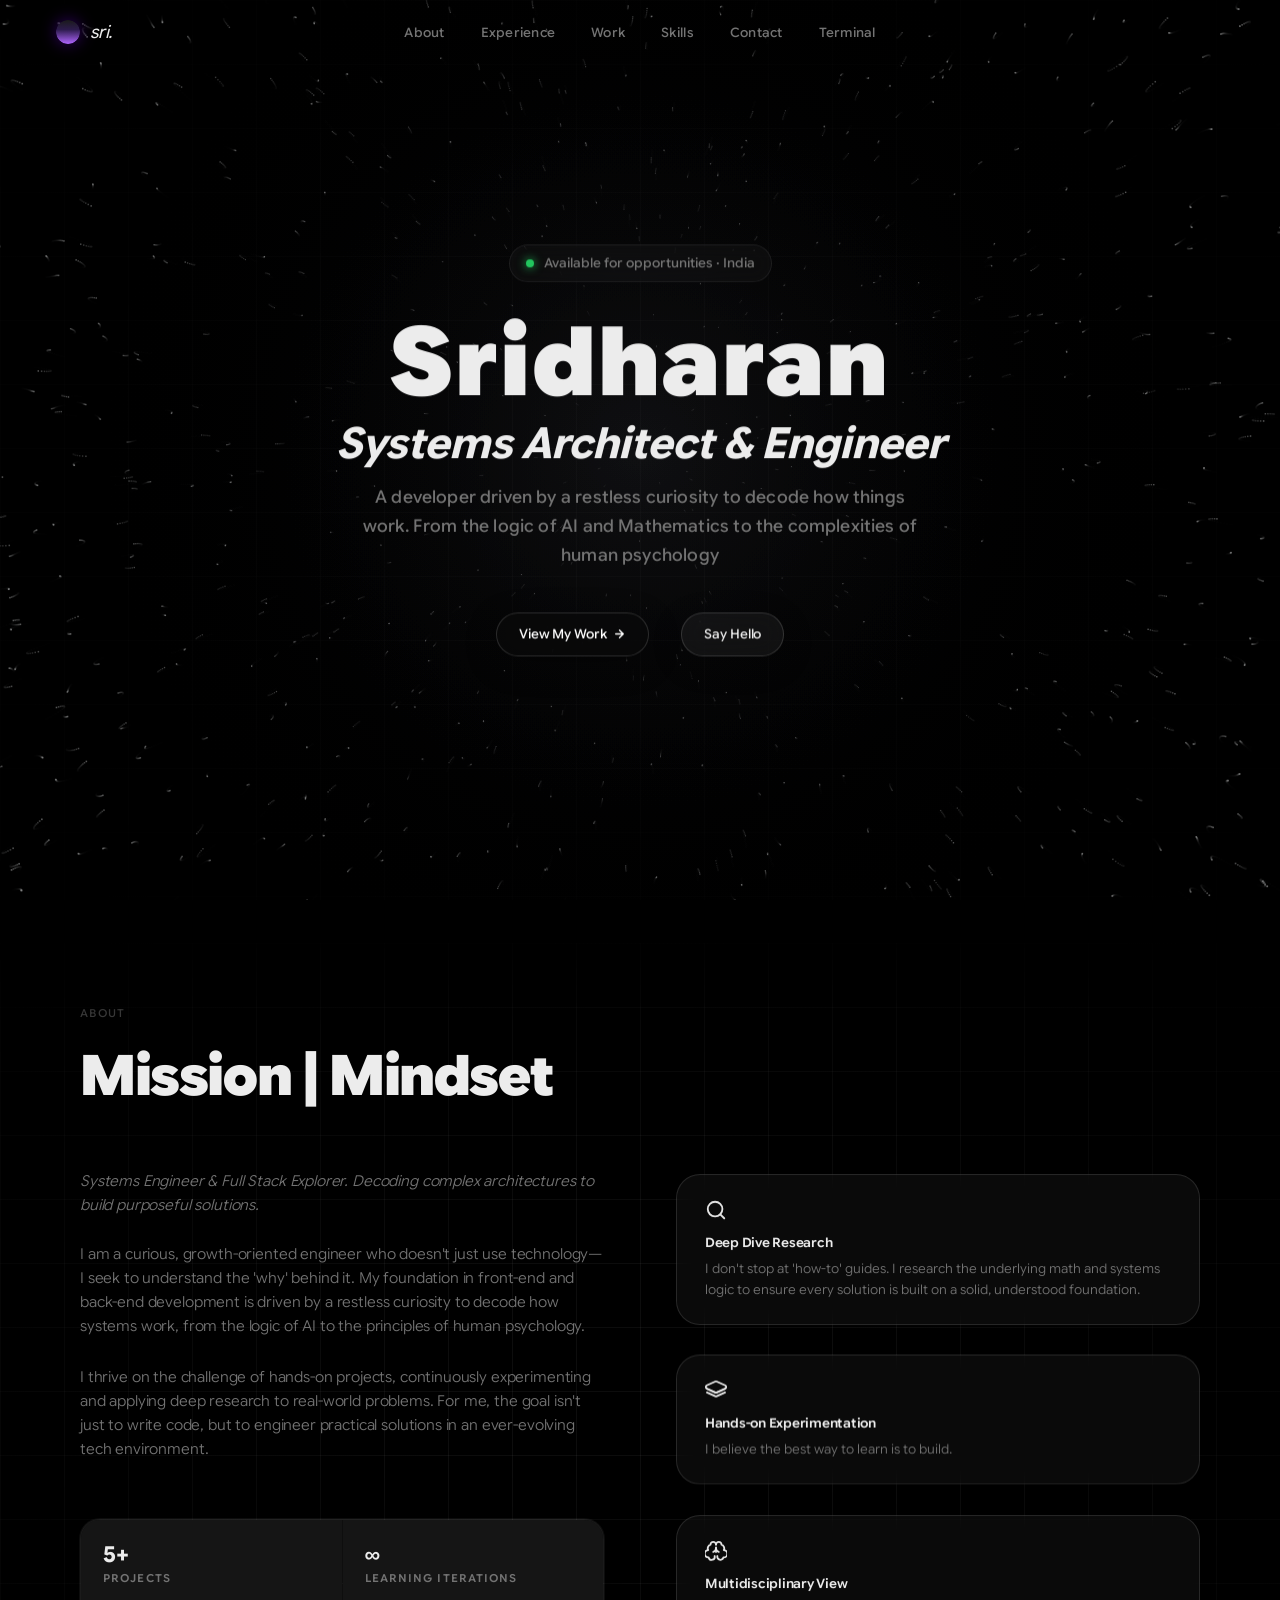
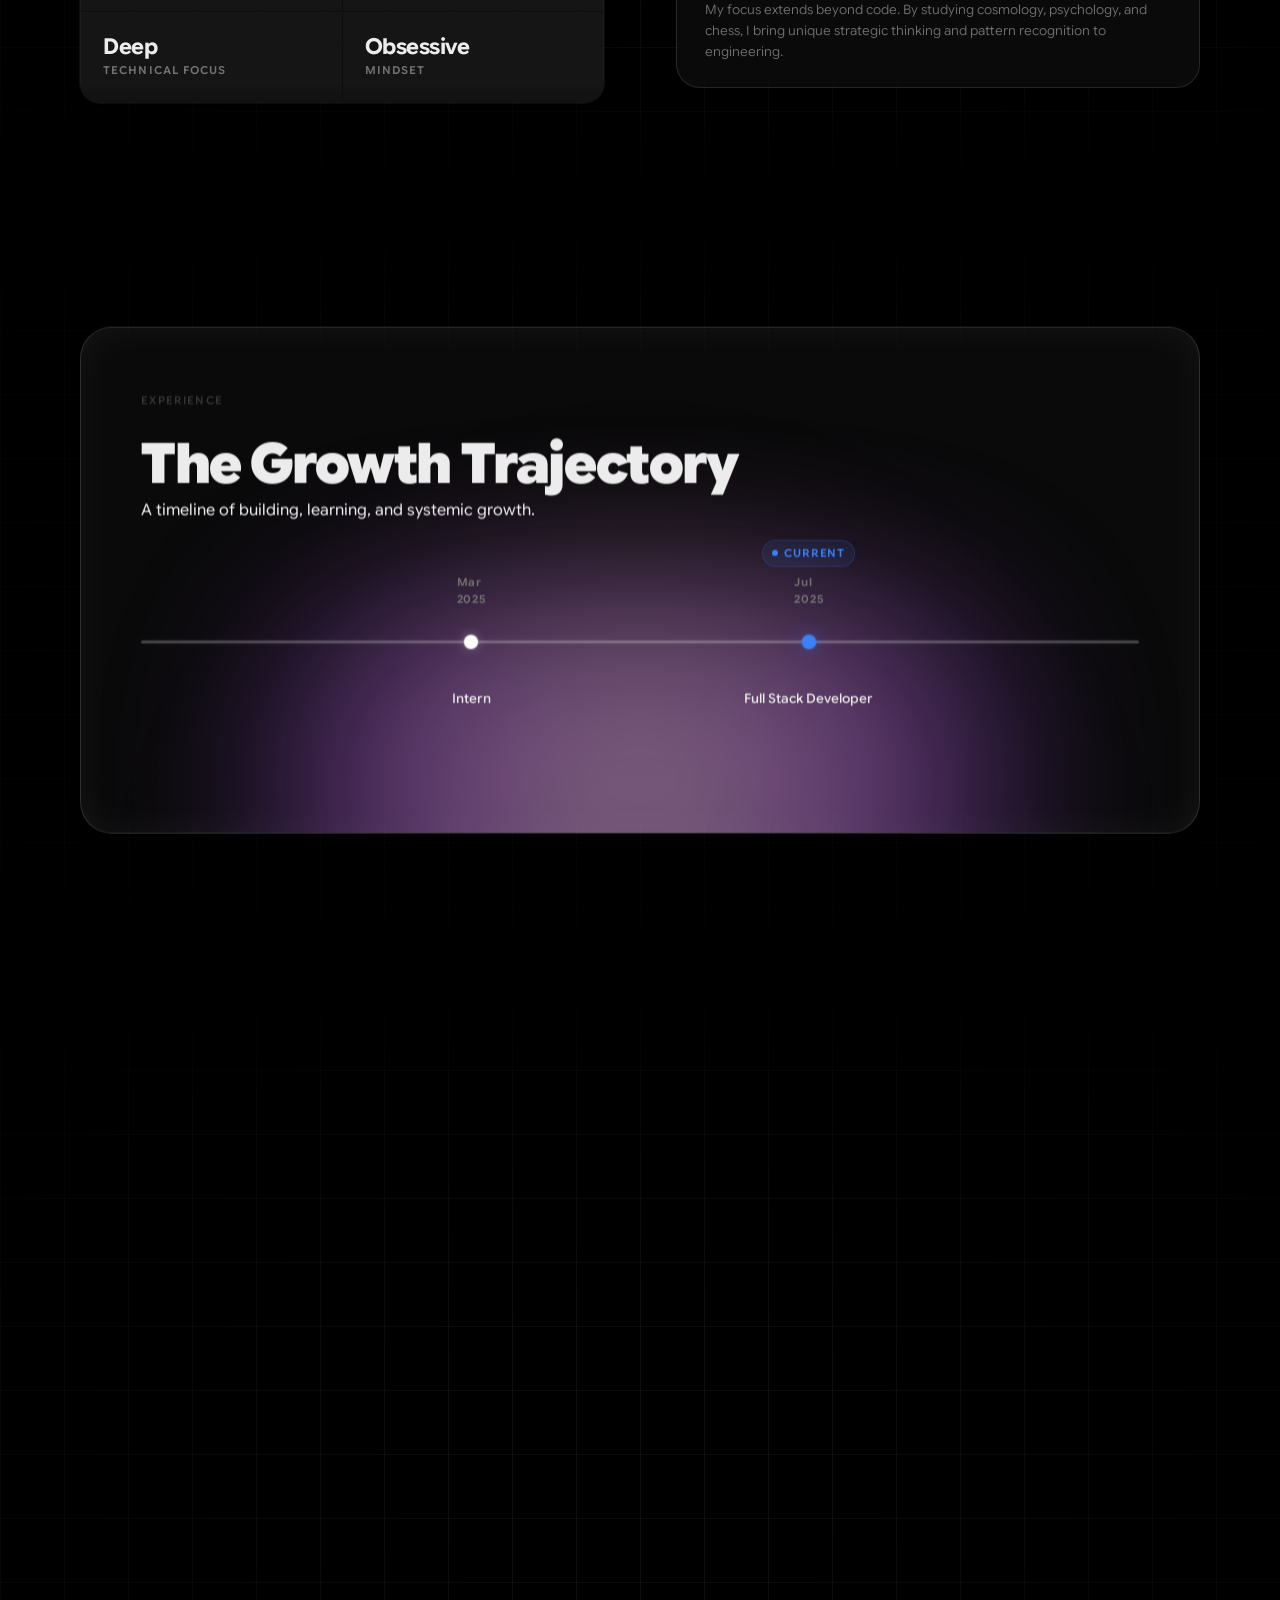
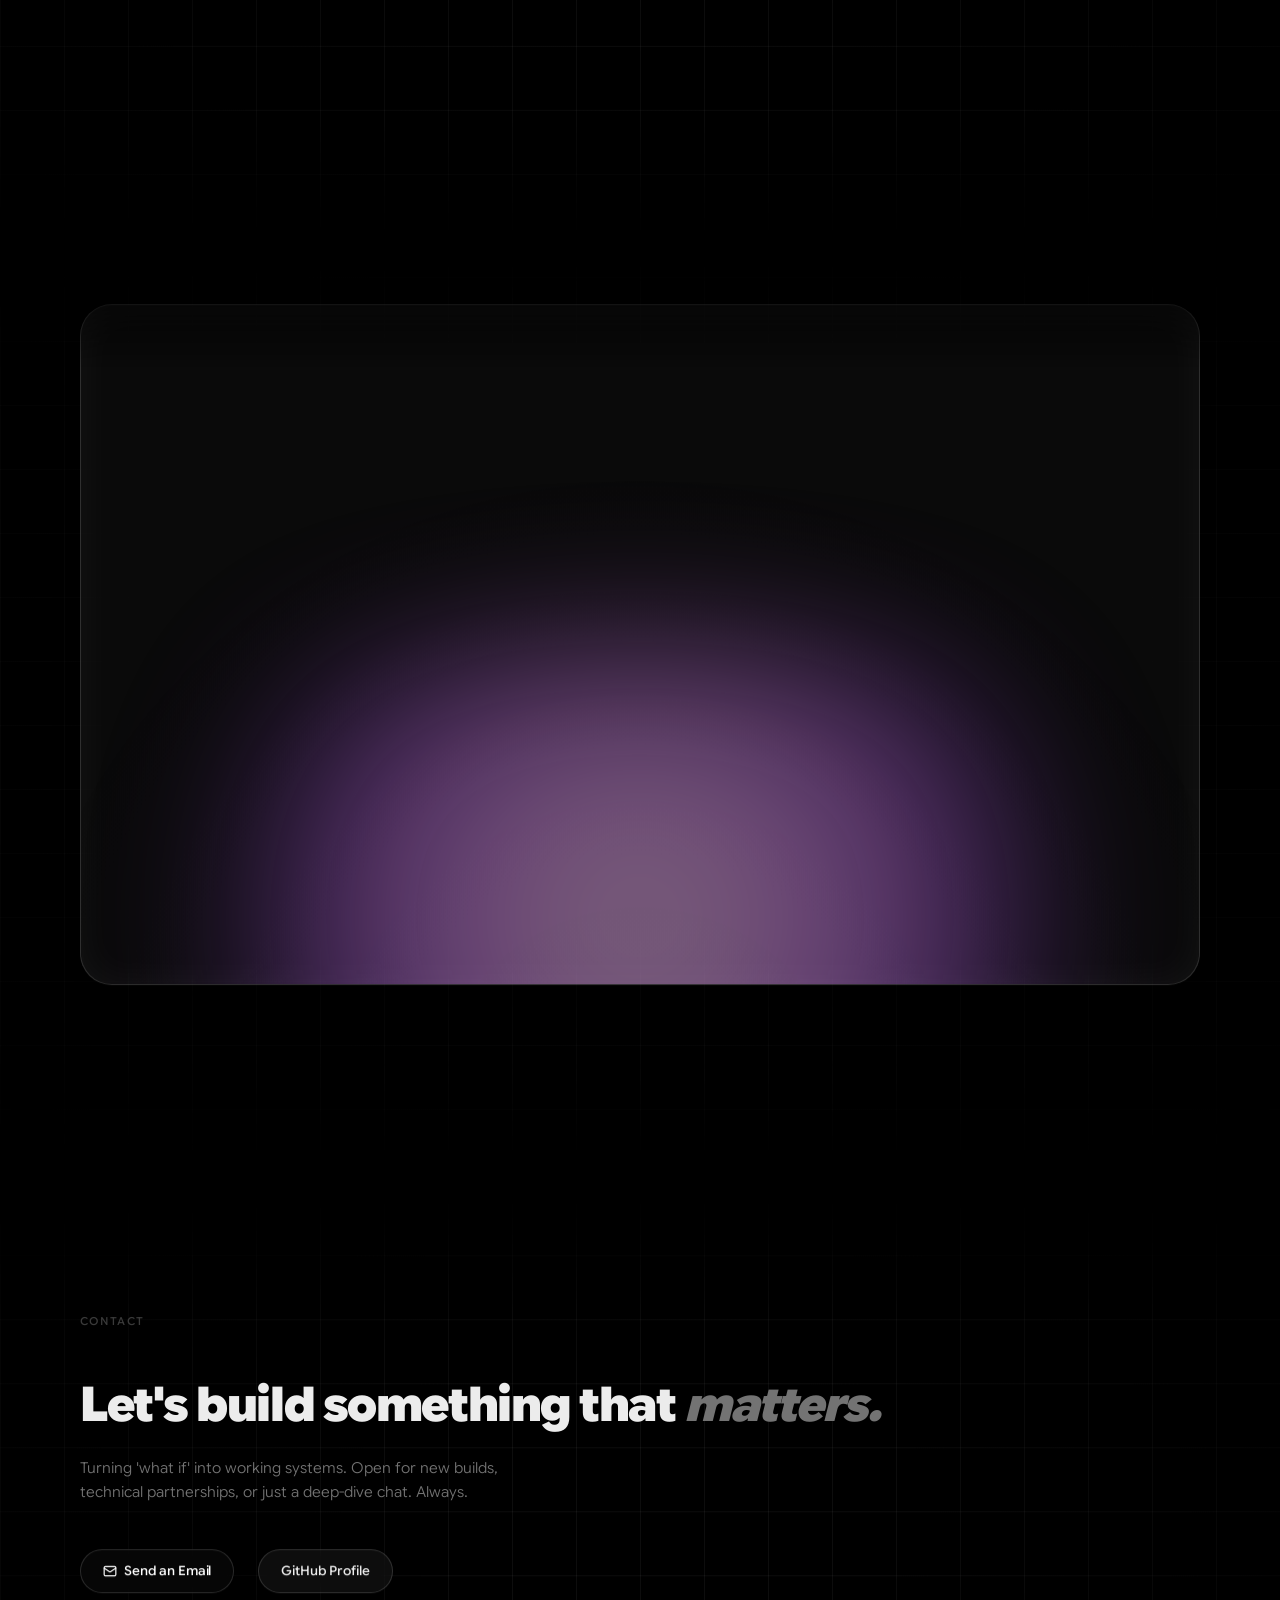
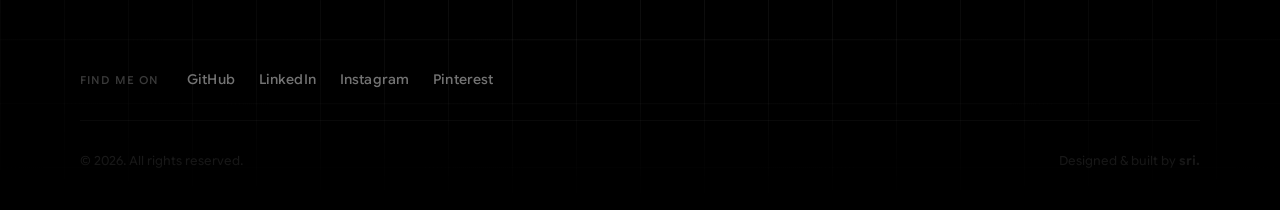
==== commit 1096536e: "deploy: dark glass unification" ====
--- a/index.html
+++ b/index.html
@@ -23,8 +23,8 @@
     <meta property="twitter:image" content="https://sri-code23.github.io/portfolio-ng/assets/og-image.png">
 
     <!-- Local Fonts Loaded in styles.css -->
-  <style>@layer properties;@layer theme,base,components,utilities;@layer theme{:root{--font-sans:"Google Sans Flex", -apple-system, sans-serif;--font-mono:"JetBrains Mono", ui-monospace, SFMono-Regular, monospace;--color-neutral-500:oklch(55.6% 0 0);--spacing:.25rem;--text-xs:.75rem;--text-xs--line-height:calc(1 / .75);--ease-out:cubic-bezier(0, 0, .2, 1);--default-transition-duration:.15s;--default-transition-timing-function:cubic-bezier(.4, 0, .2, 1);--default-font-family:var(--font-sans);--default-mono-font-family:var(--font-mono)}}@layer base{*,:after,:before{box-sizing:border-box;margin:0;padding:0;border:0 solid}html{line-height:1.5;-webkit-text-size-adjust:100%;tab-size:4;font-family:var(--default-font-family, ui-sans-serif, system-ui, sans-serif, "Apple Color Emoji", "Segoe UI Emoji", "Segoe UI Symbol", "Noto Color Emoji");font-feature-settings:var(--default-font-feature-settings, normal);font-variation-settings:var(--default-font-variation-settings, normal);-webkit-tap-highlight-color:transparent}}@layer utilities{}@font-face{font-family:Google Sans Flex;src:url("./media/google-sans-flex-AEVEHQRN.woff2") format("woff2");font-weight:300 900;font-style:normal;font-display:swap}@font-face{font-family:JetBrains Mono;src:url("./media/jetbrains-mono-2TKUHYWA.woff2") format("woff2");font-weight:100 900;font-style:normal;font-display:swap}:root{--f-display:"Google Sans Flex", -apple-system, sans-serif;--f-body:"Google Sans Flex", -apple-system, sans-serif;--f-mono:"JetBrains Mono", "SF Mono", "Menlo", "Monaco", monospace;--ease-spring:cubic-bezier(.175, .885, .32, 1.275);--ease-out:cubic-bezier(.16, 1, .3, 1);--ease-inout:cubic-bezier(.4, 0, .2, 1);--fz-xs:11px;--fz-sm:13px;--fz-base:15px;--fz-lg:18px;--fz-xl:22px;--fz-2xl:clamp(24px, 4vw, 32px);--fz-3xl:clamp(32px, 6vw, 48px);--fz-4xl:clamp(48px, 9vw, 96px);--fw-light:300;--fw-reg:400;--fw-med:500;--fw-semi:600;--fw-bold:700;--lh-tight:1.1;--lh-heading:1.25;--lh-base:1.6;--max-w:1120px;--pad-x:clamp(20px, 5vw, 56px);--pad-y:clamp(80px, 10vw, 140px);--r-sm:8px;--r-md:14px;--r-lg:20px;--r-xl:28px;--r-2xl:40px;--bg:#000000;--bg-1:#0f0f0f;--bg-2:#151515;--bg-3:#1c1c1c;--bg-4:#242424;--bg-5:#2c2c2c;--line:rgba(255,255,255,.055);--line-hover:rgba(255,255,255,.11);--t1:#ececec;--t2:#737373;--t3:#3a3a3a;--t-inv:#0a0a0a;--dim-white:rgb(163, 163, 163);--blue:#3b82f6;--blue-dim:rgba(59,130,246,.1);--green:#22c55e;--amber:#f59e0b;--rose:#f43f5e;--sh-card:0 0 0 1px rgba(255,255,255,.05), 0 8px 40px rgba(0,0,0,.5);--sh-lift:0 0 0 1px rgba(255,255,255,.09), 0 24px 80px rgba(0,0,0,.7);--sh-glow:0 0 60px rgba(59,130,246,.08)}*,*:before,*:after{margin:0;padding:0;box-sizing:border-box}body{font-family:var(--f-body);background:var(--bg);color:var(--t1);-webkit-font-smoothing:antialiased;-moz-osx-font-smoothing:grayscale;overflow-x:hidden}*{scrollbar-width:thin;scrollbar-color:rgba(255,255,255,.08) transparent}@property --tw-rotate-x{syntax:"*";inherits:false;}@property --tw-rotate-y{syntax:"*";inherits:false;}@property --tw-rotate-z{syntax:"*";inherits:false;}@property --tw-skew-x{syntax:"*";inherits:false;}@property --tw-skew-y{syntax:"*";inherits:false;}@property --tw-border-style{syntax:"*";inherits:false;initial-value:solid;}@property --tw-blur{syntax:"*";inherits:false;}@property --tw-brightness{syntax:"*";inherits:false;}@property --tw-contrast{syntax:"*";inherits:false;}@property --tw-grayscale{syntax:"*";inherits:false;}@property --tw-hue-rotate{syntax:"*";inherits:false;}@property --tw-invert{syntax:"*";inherits:false;}@property --tw-opacity{syntax:"*";inherits:false;}@property --tw-saturate{syntax:"*";inherits:false;}@property --tw-sepia{syntax:"*";inherits:false;}@property --tw-drop-shadow{syntax:"*";inherits:false;}@property --tw-drop-shadow-color{syntax:"*";inherits:false;}@property --tw-drop-shadow-alpha{syntax:"<percentage>";inherits:false;initial-value:100%;}@property --tw-drop-shadow-size{syntax:"*";inherits:false;}@property --tw-backdrop-blur{syntax:"*";inherits:false;}@property --tw-backdrop-brightness{syntax:"*";inherits:false;}@property --tw-backdrop-contrast{syntax:"*";inherits:false;}@property --tw-backdrop-grayscale{syntax:"*";inherits:false;}@property --tw-backdrop-hue-rotate{syntax:"*";inherits:false;}@property --tw-backdrop-invert{syntax:"*";inherits:false;}@property --tw-backdrop-opacity{syntax:"*";inherits:false;}@property --tw-backdrop-saturate{syntax:"*";inherits:false;}@property --tw-backdrop-sepia{syntax:"*";inherits:false;}@layer properties{@supports ((-webkit-hyphens: none) and (not (margin-trim: inline))) or ((-moz-orient: inline) and (not (color:rgb(from red r g b)))){*,:before,:after{--tw-rotate-x:initial;--tw-rotate-y:initial;--tw-rotate-z:initial;--tw-skew-x:initial;--tw-skew-y:initial;--tw-border-style:solid;--tw-blur:initial;--tw-brightness:initial;--tw-contrast:initial;--tw-grayscale:initial;--tw-hue-rotate:initial;--tw-invert:initial;--tw-opacity:initial;--tw-saturate:initial;--tw-sepia:initial;--tw-drop-shadow:initial;--tw-drop-shadow-color:initial;--tw-drop-shadow-alpha:100%;--tw-drop-shadow-size:initial;--tw-backdrop-blur:initial;--tw-backdrop-brightness:initial;--tw-backdrop-contrast:initial;--tw-backdrop-grayscale:initial;--tw-backdrop-hue-rotate:initial;--tw-backdrop-invert:initial;--tw-backdrop-opacity:initial;--tw-backdrop-saturate:initial;--tw-backdrop-sepia:initial}}}</style><link rel="stylesheet" href="styles-QXHG7WNU.css" media="print" onload="this.media='all'"><noscript><link rel="stylesheet" href="styles-QXHG7WNU.css"></noscript></head>
+  <style>@layer properties;@layer theme,base,components,utilities;@layer theme{:root{--font-sans:"Google Sans Flex", -apple-system, sans-serif;--font-mono:"JetBrains Mono", ui-monospace, SFMono-Regular, monospace;--color-neutral-500:oklch(55.6% 0 0);--spacing:.25rem;--text-xs:.75rem;--text-xs--line-height:calc(1 / .75);--ease-out:cubic-bezier(0, 0, .2, 1);--default-transition-duration:.15s;--default-transition-timing-function:cubic-bezier(.4, 0, .2, 1);--default-font-family:var(--font-sans);--default-mono-font-family:var(--font-mono)}}@layer base{*,:after,:before{box-sizing:border-box;margin:0;padding:0;border:0 solid}html{line-height:1.5;-webkit-text-size-adjust:100%;tab-size:4;font-family:var(--default-font-family, ui-sans-serif, system-ui, sans-serif, "Apple Color Emoji", "Segoe UI Emoji", "Segoe UI Symbol", "Noto Color Emoji");font-feature-settings:var(--default-font-feature-settings, normal);font-variation-settings:var(--default-font-variation-settings, normal);-webkit-tap-highlight-color:transparent}}@layer utilities{}@font-face{font-family:Google Sans Flex;src:url("./media/google-sans-flex-AEVEHQRN.woff2") format("woff2");font-weight:300 900;font-style:normal;font-display:swap}@font-face{font-family:JetBrains Mono;src:url("./media/jetbrains-mono-2TKUHYWA.woff2") format("woff2");font-weight:100 900;font-style:normal;font-display:swap}:root{--f-display:"Google Sans Flex", -apple-system, sans-serif;--f-body:"Google Sans Flex", -apple-system, sans-serif;--f-mono:"JetBrains Mono", "SF Mono", "Menlo", "Monaco", monospace;--ease-spring:cubic-bezier(.175, .885, .32, 1.275);--ease-out:cubic-bezier(.16, 1, .3, 1);--ease-inout:cubic-bezier(.4, 0, .2, 1);--fz-xs:11px;--fz-sm:13px;--fz-base:15px;--fz-lg:18px;--fz-xl:22px;--fz-2xl:clamp(24px, 4vw, 32px);--fz-3xl:clamp(32px, 6vw, 48px);--fz-4xl:clamp(48px, 9vw, 96px);--fw-light:300;--fw-reg:400;--fw-med:500;--fw-semi:600;--fw-bold:700;--lh-tight:1.1;--lh-heading:1.25;--lh-base:1.6;--max-w:1120px;--pad-x:clamp(20px, 5vw, 56px);--pad-y:clamp(80px, 10vw, 140px);--r-sm:8px;--r-md:14px;--r-lg:20px;--r-xl:28px;--r-2xl:40px;--bg:#000000;--bg-1:#0f0f0f;--bg-2:#151515;--bg-3:#1c1c1c;--bg-4:#242424;--bg-5:#2c2c2c;--line:rgba(255,255,255,.055);--line-hover:rgba(255,255,255,.11);--t1:#ececec;--t2:#737373;--t3:#3a3a3a;--t-inv:#0a0a0a;--dim-white:rgb(163, 163, 163);--blue:#3b82f6;--blue-dim:rgba(59,130,246,.1);--green:#22c55e;--amber:#f59e0b;--rose:#f43f5e;--sh-card:0 0 0 1px rgba(255,255,255,.05), 0 8px 40px rgba(0,0,0,.5);--sh-lift:0 0 0 1px rgba(255,255,255,.09), 0 24px 80px rgba(0,0,0,.7);--sh-glow:0 0 60px rgba(59,130,246,.08)}*,*:before,*:after{margin:0;padding:0;box-sizing:border-box}body{font-family:var(--f-body);background:var(--bg);color:var(--t1);-webkit-font-smoothing:antialiased;-moz-osx-font-smoothing:grayscale;overflow-x:hidden}*{scrollbar-width:thin;scrollbar-color:rgba(255,255,255,.08) transparent}@property --tw-rotate-x{syntax:"*";inherits:false;}@property --tw-rotate-y{syntax:"*";inherits:false;}@property --tw-rotate-z{syntax:"*";inherits:false;}@property --tw-skew-x{syntax:"*";inherits:false;}@property --tw-skew-y{syntax:"*";inherits:false;}@property --tw-border-style{syntax:"*";inherits:false;initial-value:solid;}@property --tw-blur{syntax:"*";inherits:false;}@property --tw-brightness{syntax:"*";inherits:false;}@property --tw-contrast{syntax:"*";inherits:false;}@property --tw-grayscale{syntax:"*";inherits:false;}@property --tw-hue-rotate{syntax:"*";inherits:false;}@property --tw-invert{syntax:"*";inherits:false;}@property --tw-opacity{syntax:"*";inherits:false;}@property --tw-saturate{syntax:"*";inherits:false;}@property --tw-sepia{syntax:"*";inherits:false;}@property --tw-drop-shadow{syntax:"*";inherits:false;}@property --tw-drop-shadow-color{syntax:"*";inherits:false;}@property --tw-drop-shadow-alpha{syntax:"<percentage>";inherits:false;initial-value:100%;}@property --tw-drop-shadow-size{syntax:"*";inherits:false;}@property --tw-backdrop-blur{syntax:"*";inherits:false;}@property --tw-backdrop-brightness{syntax:"*";inherits:false;}@property --tw-backdrop-contrast{syntax:"*";inherits:false;}@property --tw-backdrop-grayscale{syntax:"*";inherits:false;}@property --tw-backdrop-hue-rotate{syntax:"*";inherits:false;}@property --tw-backdrop-invert{syntax:"*";inherits:false;}@property --tw-backdrop-opacity{syntax:"*";inherits:false;}@property --tw-backdrop-saturate{syntax:"*";inherits:false;}@property --tw-backdrop-sepia{syntax:"*";inherits:false;}@layer properties{@supports ((-webkit-hyphens: none) and (not (margin-trim: inline))) or ((-moz-orient: inline) and (not (color:rgb(from red r g b)))){*,:before,:after{--tw-rotate-x:initial;--tw-rotate-y:initial;--tw-rotate-z:initial;--tw-skew-x:initial;--tw-skew-y:initial;--tw-border-style:solid;--tw-blur:initial;--tw-brightness:initial;--tw-contrast:initial;--tw-grayscale:initial;--tw-hue-rotate:initial;--tw-invert:initial;--tw-opacity:initial;--tw-saturate:initial;--tw-sepia:initial;--tw-drop-shadow:initial;--tw-drop-shadow-color:initial;--tw-drop-shadow-alpha:100%;--tw-drop-shadow-size:initial;--tw-backdrop-blur:initial;--tw-backdrop-brightness:initial;--tw-backdrop-contrast:initial;--tw-backdrop-grayscale:initial;--tw-backdrop-hue-rotate:initial;--tw-backdrop-invert:initial;--tw-backdrop-opacity:initial;--tw-backdrop-saturate:initial;--tw-backdrop-sepia:initial}}}</style><link rel="stylesheet" href="styles-VG7R4K5E.css" media="print" onload="this.media='all'"><noscript><link rel="stylesheet" href="styles-VG7R4K5E.css"></noscript></head>
   <body>
     <app-root></app-root>
-  <link rel="modulepreload" href="chunk-L5NLGSPX.js"><script src="polyfills-B6TNHZQ6.js" type="module"></script><script src="main-WLRUZIGA.js" type="module"></script></body>
+  <link rel="modulepreload" href="chunk-L5NLGSPX.js"><script src="polyfills-B6TNHZQ6.js" type="module"></script><script src="main-WI6DSTXZ.js" type="module"></script></body>
 </html>
--- a/styles-VG7R4K5E.css
+++ b/styles-VG7R4K5E.css
@@ -0,0 +1 @@
+@layer properties;@layer theme,base,components,utilities;@layer theme{:root,:host{--font-sans: "Google Sans Flex", -apple-system, sans-serif;--font-mono: "JetBrains Mono", ui-monospace, SFMono-Regular, monospace;--color-neutral-500: oklch(55.6% 0 0);--spacing: .25rem;--text-xs: .75rem;--text-xs--line-height: calc(1 / .75);--ease-out: cubic-bezier(0, 0, .2, 1);--default-transition-duration: .15s;--default-transition-timing-function: cubic-bezier(.4, 0, .2, 1);--default-font-family: var(--font-sans);--default-mono-font-family: var(--font-mono)}}@layer base{*,:after,:before,::backdrop,::file-selector-button{box-sizing:border-box;margin:0;padding:0;border:0 solid}html,:host{line-height:1.5;-webkit-text-size-adjust:100%;tab-size:4;font-family:var(--default-font-family, ui-sans-serif, system-ui, sans-serif, "Apple Color Emoji", "Segoe UI Emoji", "Segoe UI Symbol", "Noto Color Emoji");font-feature-settings:var(--default-font-feature-settings, normal);font-variation-settings:var(--default-font-variation-settings, normal);-webkit-tap-highlight-color:transparent}hr{height:0;color:inherit;border-top-width:1px}abbr:where([title]){-webkit-text-decoration:underline dotted;text-decoration:underline dotted}h1,h2,h3,h4,h5,h6{font-size:inherit;font-weight:inherit}a{color:inherit;-webkit-text-decoration:inherit;text-decoration:inherit}b,strong{font-weight:bolder}code,kbd,samp,pre{font-family:var(--default-mono-font-family, ui-monospace, SFMono-Regular, Menlo, Monaco, Consolas, "Liberation Mono", "Courier New", monospace);font-feature-settings:var(--default-mono-font-feature-settings, normal);font-variation-settings:var(--default-mono-font-variation-settings, normal);font-size:1em}small{font-size:80%}sub,sup{font-size:75%;line-height:0;position:relative;vertical-align:baseline}sub{bottom:-.25em}sup{top:-.5em}table{text-indent:0;border-color:inherit;border-collapse:collapse}:-moz-focusring{outline:auto}progress{vertical-align:baseline}summary{display:list-item}ol,ul,menu{list-style:none}img,svg,video,canvas,audio,iframe,embed,object{display:block;vertical-align:middle}img,video{max-width:100%;height:auto}button,input,select,optgroup,textarea,::file-selector-button{font:inherit;font-feature-settings:inherit;font-variation-settings:inherit;letter-spacing:inherit;color:inherit;border-radius:0;background-color:transparent;opacity:1}:where(select:is([multiple],[size])) optgroup{font-weight:bolder}:where(select:is([multiple],[size])) optgroup option{padding-inline-start:20px}::file-selector-button{margin-inline-end:4px}::placeholder{opacity:1}@supports (not (-webkit-appearance: -apple-pay-button)) or (contain-intrinsic-size: 1px){::placeholder{color:currentcolor;@supports (color: color-mix(in lab,red,red)){color:color-mix(in oklab,currentcolor 50%,transparent)}}}textarea{resize:vertical}::-webkit-search-decoration{-webkit-appearance:none}::-webkit-date-and-time-value{min-height:1lh;text-align:inherit}::-webkit-datetime-edit{display:inline-flex}::-webkit-datetime-edit-fields-wrapper{padding:0}::-webkit-datetime-edit,::-webkit-datetime-edit-year-field,::-webkit-datetime-edit-month-field,::-webkit-datetime-edit-day-field,::-webkit-datetime-edit-hour-field,::-webkit-datetime-edit-minute-field,::-webkit-datetime-edit-second-field,::-webkit-datetime-edit-millisecond-field,::-webkit-datetime-edit-meridiem-field{padding-block:0}::-webkit-calendar-picker-indicator{line-height:1}:-moz-ui-invalid{box-shadow:none}button,input:where([type=button],[type=reset],[type=submit]),::file-selector-button{appearance:button}::-webkit-inner-spin-button,::-webkit-outer-spin-button{height:auto}[hidden]:where(:not([hidden=until-found])){display:none!important}}@layer utilities{.visible{visibility:visible}.fixed{position:fixed}.relative{position:relative}.static{position:static}.sticky{position:sticky}.start{inset-inline-start:var(--spacing)}.container{width:100%;@media (width >= 40rem){max-width:40rem}@media (width >= 48rem){max-width:48rem}@media (width >= 64rem){max-width:64rem}@media (width >= 80rem){max-width:80rem}@media (width >= 96rem){max-width:96rem}}.block{display:block}.grid{display:grid}.hidden{display:none}.transform{transform:var(--tw-rotate-x,) var(--tw-rotate-y,) var(--tw-rotate-z,) var(--tw-skew-x,) var(--tw-skew-y,)}.border{border-style:var(--tw-border-style);border-width:1px}.text-xs{font-size:var(--text-xs);line-height:var(--tw-leading, var(--text-xs--line-height))}.text-neutral-500{color:var(--color-neutral-500)}.underline{text-decoration-line:underline}.blur{--tw-blur: blur(8px);filter:var(--tw-blur,) var(--tw-brightness,) var(--tw-contrast,) var(--tw-grayscale,) var(--tw-hue-rotate,) var(--tw-invert,) var(--tw-saturate,) var(--tw-sepia,) var(--tw-drop-shadow,)}.filter{filter:var(--tw-blur,) var(--tw-brightness,) var(--tw-contrast,) var(--tw-grayscale,) var(--tw-hue-rotate,) var(--tw-invert,) var(--tw-saturate,) var(--tw-sepia,) var(--tw-drop-shadow,)}.backdrop-filter{-webkit-backdrop-filter:var(--tw-backdrop-blur,) var(--tw-backdrop-brightness,) var(--tw-backdrop-contrast,) var(--tw-backdrop-grayscale,) var(--tw-backdrop-hue-rotate,) var(--tw-backdrop-invert,) var(--tw-backdrop-opacity,) var(--tw-backdrop-saturate,) var(--tw-backdrop-sepia,);backdrop-filter:var(--tw-backdrop-blur,) var(--tw-backdrop-brightness,) var(--tw-backdrop-contrast,) var(--tw-backdrop-grayscale,) var(--tw-backdrop-hue-rotate,) var(--tw-backdrop-invert,) var(--tw-backdrop-opacity,) var(--tw-backdrop-saturate,) var(--tw-backdrop-sepia,)}.transition{transition-property:color,background-color,border-color,outline-color,text-decoration-color,fill,stroke,--tw-gradient-from,--tw-gradient-via,--tw-gradient-to,opacity,box-shadow,transform,translate,scale,rotate,filter,-webkit-backdrop-filter,backdrop-filter,display,content-visibility,overlay,pointer-events;transition-timing-function:var(--tw-ease, var(--default-transition-timing-function));transition-duration:var(--tw-duration, var(--default-transition-duration))}}@font-face{font-family:Google Sans Flex;src:url("./media/google-sans-flex-AEVEHQRN.woff2") format("woff2");font-weight:300 900;font-style:normal;font-display:swap}@font-face{font-family:JetBrains Mono;src:url("./media/jetbrains-mono-2TKUHYWA.woff2") format("woff2");font-weight:100 900;font-style:normal;font-display:swap}:root{--f-display: "Google Sans Flex", -apple-system, sans-serif;--f-body: "Google Sans Flex", -apple-system, sans-serif;--f-mono: "JetBrains Mono", "SF Mono", "Menlo", "Monaco", monospace;--ease-spring: cubic-bezier(.175, .885, .32, 1.275);--ease-out: cubic-bezier(.16, 1, .3, 1);--ease-inout: cubic-bezier(.4, 0, .2, 1);--fz-xs: 11px;--fz-sm: 13px;--fz-base: 15px;--fz-lg: 18px;--fz-xl: 22px;--fz-2xl: clamp(24px, 4vw, 32px);--fz-3xl: clamp(32px, 6vw, 48px);--fz-4xl: clamp(48px, 9vw, 96px);--fw-light: 300;--fw-reg: 400;--fw-med: 500;--fw-semi: 600;--fw-bold: 700;--lh-tight: 1.1;--lh-heading: 1.25;--lh-base: 1.6;--max-w: 1120px;--pad-x: clamp(20px, 5vw, 56px);--pad-y: clamp(80px, 10vw, 140px);--r-sm: 8px;--r-md: 14px;--r-lg: 20px;--r-xl: 28px;--r-2xl: 40px;--bg: #000000;--bg-1: #0f0f0f;--bg-2: #151515;--bg-3: #1c1c1c;--bg-4: #242424;--bg-5: #2c2c2c;--line: rgba(255,255,255,.055);--line-hover: rgba(255,255,255,.11);--t1: #ececec;--t2: #737373;--t3: #3a3a3a;--t-inv: #0a0a0a;--dim-white: rgb(163, 163, 163);--blue: #3b82f6;--blue-dim: rgba(59,130,246,.1);--green: #22c55e;--amber: #f59e0b;--rose: #f43f5e;--sh-card: 0 0 0 1px rgba(255,255,255,.05), 0 8px 40px rgba(0,0,0,.5);--sh-lift: 0 0 0 1px rgba(255,255,255,.09), 0 24px 80px rgba(0,0,0,.7);--sh-glow: 0 0 60px rgba(59,130,246,.08)}*,*:before,*:after{margin:0;padding:0;box-sizing:border-box}::selection{background:#94a3b84d;color:#fff}body{font-family:var(--f-body);background:var(--bg);color:var(--t1);-webkit-font-smoothing:antialiased;-moz-osx-font-smoothing:grayscale;overflow-x:hidden}::-webkit-scrollbar{width:8px;height:8px}::-webkit-scrollbar-track{background:transparent}::-webkit-scrollbar-thumb{background:#ffffff14;border-radius:999px;border:2px solid var(--bg)}::-webkit-scrollbar-thumb:hover{background:#ffffff26}*{scrollbar-width:thin;scrollbar-color:rgba(255,255,255,.08) transparent}h1,h2,h3,h4,h5,h6,.display{font-family:var(--f-display)!important;font-weight:900!important}p,span:not(.font-mono):not(.caret),div:not(.font-mono),li,a:not(.font-mono){font-family:var(--f-body)}.section{padding:var(--pad-y) var(--pad-x);position:relative;overflow:hidden;background:#000}.section:before,.section:after{content:"";position:absolute;left:0;right:0;height:120px;z-index:2;pointer-events:none}.section:before{top:0;background:linear-gradient(to bottom,#000,transparent)}.section:after{bottom:0;background:linear-gradient(to top,#000,transparent)}.inner{max-width:var(--max-w);margin:0 auto;position:relative}.divider{border-top:none}.eyebrow{display:inline-block;font-size:var(--fz-xs);font-weight:var(--fw-med);letter-spacing:.12em;text-transform:uppercase;color:var(--t3);margin-bottom:20px}.display{font-family:var(--f-display);font-weight:var(--fw-reg);line-height:var(--lh-tight);letter-spacing:-.025em;color:var(--t1)}.btn{display:inline-flex;align-items:center;gap:7px;padding:11px 22px;border-radius:999px;font-family:var(--f-body);font-size:var(--fz-sm);font-weight:var(--fw-med);letter-spacing:-.01em;text-decoration:none;border:none;transition:transform .25s var(--ease-out),box-shadow .25s,background .2s;white-space:nowrap}.btn-primary{background:#0a0a0a99;backdrop-filter:blur(16px);-webkit-backdrop-filter:blur(16px);border:1px solid rgba(255,255,255,.15);color:#fff;box-shadow:0 8px 32px #0000004d}.btn-primary:hover{background:#ffffff14;border-color:#ffffff4d;transform:translateY(-2px);box-shadow:0 12px 40px #0006}.text-link{display:inline-flex;align-items:center;gap:8px;font-size:13.5px;font-weight:500;letter-spacing:.01em;color:var(--t2);text-decoration:none;background:none!important;border:none!important;padding:0;transition:color .3s var(--ease-out),transform .3s var(--ease-out);cursor:pointer}.text-link:hover,.text-link:focus,.text-link.active{color:var(--t1);transform:translateY(-1px)}.btn-glass{background:#ffffff0d;backdrop-filter:blur(12px);-webkit-backdrop-filter:blur(12px);border:1px solid rgba(255,255,255,.15);color:var(--t1);box-shadow:0 8px 32px #0003}.btn-glass:hover{background:#ffffff1a;border-color:#ffffff4d;transform:translateY(-2px);box-shadow:0 12px 40px #0000004d}.glass-pill{padding:6px 14px;background:#ffffff0a;backdrop-filter:blur(8px);-webkit-backdrop-filter:blur(8px);border:1px solid rgba(255,255,255,.1);border-radius:999px;color:var(--t1);font-family:var(--f-body);font-size:12px;transition:all .3s var(--ease-out)}.glass-pill:hover{background:#ffffff14;border-color:#ffffff40;transform:translateY(-1px)}.grid-bg{position:absolute;inset:0;pointer-events:none;z-index:0;overflow:hidden}.grid-bg:before{content:"";position:absolute;inset:0;background-image:linear-gradient(rgba(255,255,255,.05) 1px,transparent 1px),linear-gradient(90deg,rgba(255,255,255,.05) 1px,transparent 1px);background-size:64px 64px}.grid-bg:after{content:"";position:absolute;inset:0;background:radial-gradient(ellipse 80% 80% at 50% 50%,transparent 20%,var(--bg) 100%)}.rv{opacity:0;transform:translateY(24px);transition:opacity .75s var(--ease-out),transform .75s var(--ease-out);will-change:transform,opacity}.rv.on{opacity:1;transform:none}.rv.d1{transition-delay:.08s}.rv.d2{transition-delay:.16s}.rv.d3{transition-delay:.24s}.rv.d4{transition-delay:.32s}[appParallax]{transition-property:opacity,background,border-color,color,box-shadow!important;will-change:transform}.glass-card{position:relative;width:100%;border-radius:32px;overflow:hidden;background:#ffffff0a;backdrop-filter:blur(50px);-webkit-backdrop-filter:blur(50px);border:1px solid rgba(255,255,255,.15);box-shadow:0 40px 100px #000000b3,inset 0 0 40px #ffffff0d}@media (max-width: 768px){.glass-card{backdrop-filter:blur(15px);-webkit-backdrop-filter:blur(15px);background:#ffffff14}}.card-content{position:relative;z-index:2;padding:clamp(40px,8vw,80px) clamp(20px,6vw,60px)}.aurora{position:absolute;bottom:-30%;left:-10%;width:120%;height:80%;z-index:0;filter:blur(80px);opacity:.45;pointer-events:none;contain:strict;will-change:filter}@media (max-width: 768px){.aurora{filter:blur(40px)}}.layer{position:absolute;width:100%;height:100%;border-radius:50%;mix-blend-mode:screen;will-change:transform;backface-visibility:hidden}.layer1{background:radial-gradient(circle,#ff0055 0%,transparent 60%);animation:wave1 12s ease-in-out infinite alternate}.layer2{background:radial-gradient(circle,#ff00aa 0%,transparent 60%);animation:wave2 15s ease-in-out infinite alternate}.layer3{background:radial-gradient(circle,#7a00ff 0%,transparent 60%);animation:wave3 18s ease-in-out infinite alternate}.layer4{background:radial-gradient(circle,#0044ff 0%,transparent 60%);animation:wave4 14s ease-in-out infinite alternate}.layer5{background:radial-gradient(circle,#00ccff 0%,transparent 60%);animation:wave5 16s ease-in-out infinite alternate}@media (max-width: 768px){.layer4,.layer5{display:none}}.layer-grow{animation:growUp 2s var(--ease-spring) forwards}@keyframes growUp{0%{transform:translateY(50%) scale(.9);opacity:0}to{transform:translateY(0) scale(1);opacity:.45}}@keyframes wave1{0%{transform:translate(-10%) scale(1)}to{transform:translate(10%,-5%) scale(1.1)}}@keyframes wave2{0%{transform:translate(5%,5%) scale(1.05)}to{transform:translate(-10%,-3%) scale(1)}}@keyframes wave3{0%{transform:translate(-5%,3%) scale(1)}to{transform:translate(8%,-8%) scale(1.2)}}@keyframes wave4{0%{transform:translate(3%,-3%) scale(1.1)}to{transform:translate(-5%,5%) scale(1)}}@keyframes wave5{0%{transform:translate(-8%,5%) scale(1)}to{transform:translate(5%,-5%) scale(1.15)}}.glass-card:before{content:"";position:absolute;inset:0;background:radial-gradient(circle at 50% 120%,rgba(255,255,255,.05) 0%,transparent 70%);opacity:.5;z-index:1}[appParallax]{will-change:transform;backface-visibility:hidden;-webkit-backface-visibility:hidden}img[src*="assets/icons/"]{filter:brightness(0) invert(1);opacity:.9}@property --tw-rotate-x{syntax: "*"; inherits: false;}@property --tw-rotate-y{syntax: "*"; inherits: false;}@property --tw-rotate-z{syntax: "*"; inherits: false;}@property --tw-skew-x{syntax: "*"; inherits: false;}@property --tw-skew-y{syntax: "*"; inherits: false;}@property --tw-border-style{syntax: "*"; inherits: false; initial-value: solid;}@property --tw-blur{syntax: "*"; inherits: false;}@property --tw-brightness{syntax: "*"; inherits: false;}@property --tw-contrast{syntax: "*"; inherits: false;}@property --tw-grayscale{syntax: "*"; inherits: false;}@property --tw-hue-rotate{syntax: "*"; inherits: false;}@property --tw-invert{syntax: "*"; inherits: false;}@property --tw-opacity{syntax: "*"; inherits: false;}@property --tw-saturate{syntax: "*"; inherits: false;}@property --tw-sepia{syntax: "*"; inherits: false;}@property --tw-drop-shadow{syntax: "*"; inherits: false;}@property --tw-drop-shadow-color{syntax: "*"; inherits: false;}@property --tw-drop-shadow-alpha{syntax: "<percentage>"; inherits: false; initial-value: 100%;}@property --tw-drop-shadow-size{syntax: "*"; inherits: false;}@property --tw-backdrop-blur{syntax: "*"; inherits: false;}@property --tw-backdrop-brightness{syntax: "*"; inherits: false;}@property --tw-backdrop-contrast{syntax: "*"; inherits: false;}@property --tw-backdrop-grayscale{syntax: "*"; inherits: false;}@property --tw-backdrop-hue-rotate{syntax: "*"; inherits: false;}@property --tw-backdrop-invert{syntax: "*"; inherits: false;}@property --tw-backdrop-opacity{syntax: "*"; inherits: false;}@property --tw-backdrop-saturate{syntax: "*"; inherits: false;}@property --tw-backdrop-sepia{syntax: "*"; inherits: false;}@layer properties{@supports ((-webkit-hyphens: none) and (not (margin-trim: inline))) or ((-moz-orient: inline) and (not (color:rgb(from red r g b)))){*,:before,:after,::backdrop{--tw-rotate-x: initial;--tw-rotate-y: initial;--tw-rotate-z: initial;--tw-skew-x: initial;--tw-skew-y: initial;--tw-border-style: solid;--tw-blur: initial;--tw-brightness: initial;--tw-contrast: initial;--tw-grayscale: initial;--tw-hue-rotate: initial;--tw-invert: initial;--tw-opacity: initial;--tw-saturate: initial;--tw-sepia: initial;--tw-drop-shadow: initial;--tw-drop-shadow-color: initial;--tw-drop-shadow-alpha: 100%;--tw-drop-shadow-size: initial;--tw-backdrop-blur: initial;--tw-backdrop-brightness: initial;--tw-backdrop-contrast: initial;--tw-backdrop-grayscale: initial;--tw-backdrop-hue-rotate: initial;--tw-backdrop-invert: initial;--tw-backdrop-opacity: initial;--tw-backdrop-saturate: initial;--tw-backdrop-sepia: initial}}}
--- a/styles-VG7R4K5E.css
+++ b/styles-VG7R4K5E.css
@@ -0,0 +1 @@
+@layer properties;@layer theme,base,components,utilities;@layer theme{:root,:host{--font-sans: "Google Sans Flex", -apple-system, sans-serif;--font-mono: "JetBrains Mono", ui-monospace, SFMono-Regular, monospace;--color-neutral-500: oklch(55.6% 0 0);--spacing: .25rem;--text-xs: .75rem;--text-xs--line-height: calc(1 / .75);--ease-out: cubic-bezier(0, 0, .2, 1);--default-transition-duration: .15s;--default-transition-timing-function: cubic-bezier(.4, 0, .2, 1);--default-font-family: var(--font-sans);--default-mono-font-family: var(--font-mono)}}@layer base{*,:after,:before,::backdrop,::file-selector-button{box-sizing:border-box;margin:0;padding:0;border:0 solid}html,:host{line-height:1.5;-webkit-text-size-adjust:100%;tab-size:4;font-family:var(--default-font-family, ui-sans-serif, system-ui, sans-serif, "Apple Color Emoji", "Segoe UI Emoji", "Segoe UI Symbol", "Noto Color Emoji");font-feature-settings:var(--default-font-feature-settings, normal);font-variation-settings:var(--default-font-variation-settings, normal);-webkit-tap-highlight-color:transparent}hr{height:0;color:inherit;border-top-width:1px}abbr:where([title]){-webkit-text-decoration:underline dotted;text-decoration:underline dotted}h1,h2,h3,h4,h5,h6{font-size:inherit;font-weight:inherit}a{color:inherit;-webkit-text-decoration:inherit;text-decoration:inherit}b,strong{font-weight:bolder}code,kbd,samp,pre{font-family:var(--default-mono-font-family, ui-monospace, SFMono-Regular, Menlo, Monaco, Consolas, "Liberation Mono", "Courier New", monospace);font-feature-settings:var(--default-mono-font-feature-settings, normal);font-variation-settings:var(--default-mono-font-variation-settings, normal);font-size:1em}small{font-size:80%}sub,sup{font-size:75%;line-height:0;position:relative;vertical-align:baseline}sub{bottom:-.25em}sup{top:-.5em}table{text-indent:0;border-color:inherit;border-collapse:collapse}:-moz-focusring{outline:auto}progress{vertical-align:baseline}summary{display:list-item}ol,ul,menu{list-style:none}img,svg,video,canvas,audio,iframe,embed,object{display:block;vertical-align:middle}img,video{max-width:100%;height:auto}button,input,select,optgroup,textarea,::file-selector-button{font:inherit;font-feature-settings:inherit;font-variation-settings:inherit;letter-spacing:inherit;color:inherit;border-radius:0;background-color:transparent;opacity:1}:where(select:is([multiple],[size])) optgroup{font-weight:bolder}:where(select:is([multiple],[size])) optgroup option{padding-inline-start:20px}::file-selector-button{margin-inline-end:4px}::placeholder{opacity:1}@supports (not (-webkit-appearance: -apple-pay-button)) or (contain-intrinsic-size: 1px){::placeholder{color:currentcolor;@supports (color: color-mix(in lab,red,red)){color:color-mix(in oklab,currentcolor 50%,transparent)}}}textarea{resize:vertical}::-webkit-search-decoration{-webkit-appearance:none}::-webkit-date-and-time-value{min-height:1lh;text-align:inherit}::-webkit-datetime-edit{display:inline-flex}::-webkit-datetime-edit-fields-wrapper{padding:0}::-webkit-datetime-edit,::-webkit-datetime-edit-year-field,::-webkit-datetime-edit-month-field,::-webkit-datetime-edit-day-field,::-webkit-datetime-edit-hour-field,::-webkit-datetime-edit-minute-field,::-webkit-datetime-edit-second-field,::-webkit-datetime-edit-millisecond-field,::-webkit-datetime-edit-meridiem-field{padding-block:0}::-webkit-calendar-picker-indicator{line-height:1}:-moz-ui-invalid{box-shadow:none}button,input:where([type=button],[type=reset],[type=submit]),::file-selector-button{appearance:button}::-webkit-inner-spin-button,::-webkit-outer-spin-button{height:auto}[hidden]:where(:not([hidden=until-found])){display:none!important}}@layer utilities{.visible{visibility:visible}.fixed{position:fixed}.relative{position:relative}.static{position:static}.sticky{position:sticky}.start{inset-inline-start:var(--spacing)}.container{width:100%;@media (width >= 40rem){max-width:40rem}@media (width >= 48rem){max-width:48rem}@media (width >= 64rem){max-width:64rem}@media (width >= 80rem){max-width:80rem}@media (width >= 96rem){max-width:96rem}}.block{display:block}.grid{display:grid}.hidden{display:none}.transform{transform:var(--tw-rotate-x,) var(--tw-rotate-y,) var(--tw-rotate-z,) var(--tw-skew-x,) var(--tw-skew-y,)}.border{border-style:var(--tw-border-style);border-width:1px}.text-xs{font-size:var(--text-xs);line-height:var(--tw-leading, var(--text-xs--line-height))}.text-neutral-500{color:var(--color-neutral-500)}.underline{text-decoration-line:underline}.blur{--tw-blur: blur(8px);filter:var(--tw-blur,) var(--tw-brightness,) var(--tw-contrast,) var(--tw-grayscale,) var(--tw-hue-rotate,) var(--tw-invert,) var(--tw-saturate,) var(--tw-sepia,) var(--tw-drop-shadow,)}.filter{filter:var(--tw-blur,) var(--tw-brightness,) var(--tw-contrast,) var(--tw-grayscale,) var(--tw-hue-rotate,) var(--tw-invert,) var(--tw-saturate,) var(--tw-sepia,) var(--tw-drop-shadow,)}.backdrop-filter{-webkit-backdrop-filter:var(--tw-backdrop-blur,) var(--tw-backdrop-brightness,) var(--tw-backdrop-contrast,) var(--tw-backdrop-grayscale,) var(--tw-backdrop-hue-rotate,) var(--tw-backdrop-invert,) var(--tw-backdrop-opacity,) var(--tw-backdrop-saturate,) var(--tw-backdrop-sepia,);backdrop-filter:var(--tw-backdrop-blur,) var(--tw-backdrop-brightness,) var(--tw-backdrop-contrast,) var(--tw-backdrop-grayscale,) var(--tw-backdrop-hue-rotate,) var(--tw-backdrop-invert,) var(--tw-backdrop-opacity,) var(--tw-backdrop-saturate,) var(--tw-backdrop-sepia,)}.transition{transition-property:color,background-color,border-color,outline-color,text-decoration-color,fill,stroke,--tw-gradient-from,--tw-gradient-via,--tw-gradient-to,opacity,box-shadow,transform,translate,scale,rotate,filter,-webkit-backdrop-filter,backdrop-filter,display,content-visibility,overlay,pointer-events;transition-timing-function:var(--tw-ease, var(--default-transition-timing-function));transition-duration:var(--tw-duration, var(--default-transition-duration))}}@font-face{font-family:Google Sans Flex;src:url("./media/google-sans-flex-AEVEHQRN.woff2") format("woff2");font-weight:300 900;font-style:normal;font-display:swap}@font-face{font-family:JetBrains Mono;src:url("./media/jetbrains-mono-2TKUHYWA.woff2") format("woff2");font-weight:100 900;font-style:normal;font-display:swap}:root{--f-display: "Google Sans Flex", -apple-system, sans-serif;--f-body: "Google Sans Flex", -apple-system, sans-serif;--f-mono: "JetBrains Mono", "SF Mono", "Menlo", "Monaco", monospace;--ease-spring: cubic-bezier(.175, .885, .32, 1.275);--ease-out: cubic-bezier(.16, 1, .3, 1);--ease-inout: cubic-bezier(.4, 0, .2, 1);--fz-xs: 11px;--fz-sm: 13px;--fz-base: 15px;--fz-lg: 18px;--fz-xl: 22px;--fz-2xl: clamp(24px, 4vw, 32px);--fz-3xl: clamp(32px, 6vw, 48px);--fz-4xl: clamp(48px, 9vw, 96px);--fw-light: 300;--fw-reg: 400;--fw-med: 500;--fw-semi: 600;--fw-bold: 700;--lh-tight: 1.1;--lh-heading: 1.25;--lh-base: 1.6;--max-w: 1120px;--pad-x: clamp(20px, 5vw, 56px);--pad-y: clamp(80px, 10vw, 140px);--r-sm: 8px;--r-md: 14px;--r-lg: 20px;--r-xl: 28px;--r-2xl: 40px;--bg: #000000;--bg-1: #0f0f0f;--bg-2: #151515;--bg-3: #1c1c1c;--bg-4: #242424;--bg-5: #2c2c2c;--line: rgba(255,255,255,.055);--line-hover: rgba(255,255,255,.11);--t1: #ececec;--t2: #737373;--t3: #3a3a3a;--t-inv: #0a0a0a;--dim-white: rgb(163, 163, 163);--blue: #3b82f6;--blue-dim: rgba(59,130,246,.1);--green: #22c55e;--amber: #f59e0b;--rose: #f43f5e;--sh-card: 0 0 0 1px rgba(255,255,255,.05), 0 8px 40px rgba(0,0,0,.5);--sh-lift: 0 0 0 1px rgba(255,255,255,.09), 0 24px 80px rgba(0,0,0,.7);--sh-glow: 0 0 60px rgba(59,130,246,.08)}*,*:before,*:after{margin:0;padding:0;box-sizing:border-box}::selection{background:#94a3b84d;color:#fff}body{font-family:var(--f-body);background:var(--bg);color:var(--t1);-webkit-font-smoothing:antialiased;-moz-osx-font-smoothing:grayscale;overflow-x:hidden}::-webkit-scrollbar{width:8px;height:8px}::-webkit-scrollbar-track{background:transparent}::-webkit-scrollbar-thumb{background:#ffffff14;border-radius:999px;border:2px solid var(--bg)}::-webkit-scrollbar-thumb:hover{background:#ffffff26}*{scrollbar-width:thin;scrollbar-color:rgba(255,255,255,.08) transparent}h1,h2,h3,h4,h5,h6,.display{font-family:var(--f-display)!important;font-weight:900!important}p,span:not(.font-mono):not(.caret),div:not(.font-mono),li,a:not(.font-mono){font-family:var(--f-body)}.section{padding:var(--pad-y) var(--pad-x);position:relative;overflow:hidden;background:#000}.section:before,.section:after{content:"";position:absolute;left:0;right:0;height:120px;z-index:2;pointer-events:none}.section:before{top:0;background:linear-gradient(to bottom,#000,transparent)}.section:after{bottom:0;background:linear-gradient(to top,#000,transparent)}.inner{max-width:var(--max-w);margin:0 auto;position:relative}.divider{border-top:none}.eyebrow{display:inline-block;font-size:var(--fz-xs);font-weight:var(--fw-med);letter-spacing:.12em;text-transform:uppercase;color:var(--t3);margin-bottom:20px}.display{font-family:var(--f-display);font-weight:var(--fw-reg);line-height:var(--lh-tight);letter-spacing:-.025em;color:var(--t1)}.btn{display:inline-flex;align-items:center;gap:7px;padding:11px 22px;border-radius:999px;font-family:var(--f-body);font-size:var(--fz-sm);font-weight:var(--fw-med);letter-spacing:-.01em;text-decoration:none;border:none;transition:transform .25s var(--ease-out),box-shadow .25s,background .2s;white-space:nowrap}.btn-primary{background:#0a0a0a99;backdrop-filter:blur(16px);-webkit-backdrop-filter:blur(16px);border:1px solid rgba(255,255,255,.15);color:#fff;box-shadow:0 8px 32px #0000004d}.btn-primary:hover{background:#ffffff14;border-color:#ffffff4d;transform:translateY(-2px);box-shadow:0 12px 40px #0006}.text-link{display:inline-flex;align-items:center;gap:8px;font-size:13.5px;font-weight:500;letter-spacing:.01em;color:var(--t2);text-decoration:none;background:none!important;border:none!important;padding:0;transition:color .3s var(--ease-out),transform .3s var(--ease-out);cursor:pointer}.text-link:hover,.text-link:focus,.text-link.active{color:var(--t1);transform:translateY(-1px)}.btn-glass{background:#ffffff0d;backdrop-filter:blur(12px);-webkit-backdrop-filter:blur(12px);border:1px solid rgba(255,255,255,.15);color:var(--t1);box-shadow:0 8px 32px #0003}.btn-glass:hover{background:#ffffff1a;border-color:#ffffff4d;transform:translateY(-2px);box-shadow:0 12px 40px #0000004d}.glass-pill{padding:6px 14px;background:#ffffff0a;backdrop-filter:blur(8px);-webkit-backdrop-filter:blur(8px);border:1px solid rgba(255,255,255,.1);border-radius:999px;color:var(--t1);font-family:var(--f-body);font-size:12px;transition:all .3s var(--ease-out)}.glass-pill:hover{background:#ffffff14;border-color:#ffffff40;transform:translateY(-1px)}.grid-bg{position:absolute;inset:0;pointer-events:none;z-index:0;overflow:hidden}.grid-bg:before{content:"";position:absolute;inset:0;background-image:linear-gradient(rgba(255,255,255,.05) 1px,transparent 1px),linear-gradient(90deg,rgba(255,255,255,.05) 1px,transparent 1px);background-size:64px 64px}.grid-bg:after{content:"";position:absolute;inset:0;background:radial-gradient(ellipse 80% 80% at 50% 50%,transparent 20%,var(--bg) 100%)}.rv{opacity:0;transform:translateY(24px);transition:opacity .75s var(--ease-out),transform .75s var(--ease-out);will-change:transform,opacity}.rv.on{opacity:1;transform:none}.rv.d1{transition-delay:.08s}.rv.d2{transition-delay:.16s}.rv.d3{transition-delay:.24s}.rv.d4{transition-delay:.32s}[appParallax]{transition-property:opacity,background,border-color,color,box-shadow!important;will-change:transform}.glass-card{position:relative;width:100%;border-radius:32px;overflow:hidden;background:#ffffff0a;backdrop-filter:blur(50px);-webkit-backdrop-filter:blur(50px);border:1px solid rgba(255,255,255,.15);box-shadow:0 40px 100px #000000b3,inset 0 0 40px #ffffff0d}@media (max-width: 768px){.glass-card{backdrop-filter:blur(15px);-webkit-backdrop-filter:blur(15px);background:#ffffff14}}.card-content{position:relative;z-index:2;padding:clamp(40px,8vw,80px) clamp(20px,6vw,60px)}.aurora{position:absolute;bottom:-30%;left:-10%;width:120%;height:80%;z-index:0;filter:blur(80px);opacity:.45;pointer-events:none;contain:strict;will-change:filter}@media (max-width: 768px){.aurora{filter:blur(40px)}}.layer{position:absolute;width:100%;height:100%;border-radius:50%;mix-blend-mode:screen;will-change:transform;backface-visibility:hidden}.layer1{background:radial-gradient(circle,#ff0055 0%,transparent 60%);animation:wave1 12s ease-in-out infinite alternate}.layer2{background:radial-gradient(circle,#ff00aa 0%,transparent 60%);animation:wave2 15s ease-in-out infinite alternate}.layer3{background:radial-gradient(circle,#7a00ff 0%,transparent 60%);animation:wave3 18s ease-in-out infinite alternate}.layer4{background:radial-gradient(circle,#0044ff 0%,transparent 60%);animation:wave4 14s ease-in-out infinite alternate}.layer5{background:radial-gradient(circle,#00ccff 0%,transparent 60%);animation:wave5 16s ease-in-out infinite alternate}@media (max-width: 768px){.layer4,.layer5{display:none}}.layer-grow{animation:growUp 2s var(--ease-spring) forwards}@keyframes growUp{0%{transform:translateY(50%) scale(.9);opacity:0}to{transform:translateY(0) scale(1);opacity:.45}}@keyframes wave1{0%{transform:translate(-10%) scale(1)}to{transform:translate(10%,-5%) scale(1.1)}}@keyframes wave2{0%{transform:translate(5%,5%) scale(1.05)}to{transform:translate(-10%,-3%) scale(1)}}@keyframes wave3{0%{transform:translate(-5%,3%) scale(1)}to{transform:translate(8%,-8%) scale(1.2)}}@keyframes wave4{0%{transform:translate(3%,-3%) scale(1.1)}to{transform:translate(-5%,5%) scale(1)}}@keyframes wave5{0%{transform:translate(-8%,5%) scale(1)}to{transform:translate(5%,-5%) scale(1.15)}}.glass-card:before{content:"";position:absolute;inset:0;background:radial-gradient(circle at 50% 120%,rgba(255,255,255,.05) 0%,transparent 70%);opacity:.5;z-index:1}[appParallax]{will-change:transform;backface-visibility:hidden;-webkit-backface-visibility:hidden}img[src*="assets/icons/"]{filter:brightness(0) invert(1);opacity:.9}@property --tw-rotate-x{syntax: "*"; inherits: false;}@property --tw-rotate-y{syntax: "*"; inherits: false;}@property --tw-rotate-z{syntax: "*"; inherits: false;}@property --tw-skew-x{syntax: "*"; inherits: false;}@property --tw-skew-y{syntax: "*"; inherits: false;}@property --tw-border-style{syntax: "*"; inherits: false; initial-value: solid;}@property --tw-blur{syntax: "*"; inherits: false;}@property --tw-brightness{syntax: "*"; inherits: false;}@property --tw-contrast{syntax: "*"; inherits: false;}@property --tw-grayscale{syntax: "*"; inherits: false;}@property --tw-hue-rotate{syntax: "*"; inherits: false;}@property --tw-invert{syntax: "*"; inherits: false;}@property --tw-opacity{syntax: "*"; inherits: false;}@property --tw-saturate{syntax: "*"; inherits: false;}@property --tw-sepia{syntax: "*"; inherits: false;}@property --tw-drop-shadow{syntax: "*"; inherits: false;}@property --tw-drop-shadow-color{syntax: "*"; inherits: false;}@property --tw-drop-shadow-alpha{syntax: "<percentage>"; inherits: false; initial-value: 100%;}@property --tw-drop-shadow-size{syntax: "*"; inherits: false;}@property --tw-backdrop-blur{syntax: "*"; inherits: false;}@property --tw-backdrop-brightness{syntax: "*"; inherits: false;}@property --tw-backdrop-contrast{syntax: "*"; inherits: false;}@property --tw-backdrop-grayscale{syntax: "*"; inherits: false;}@property --tw-backdrop-hue-rotate{syntax: "*"; inherits: false;}@property --tw-backdrop-invert{syntax: "*"; inherits: false;}@property --tw-backdrop-opacity{syntax: "*"; inherits: false;}@property --tw-backdrop-saturate{syntax: "*"; inherits: false;}@property --tw-backdrop-sepia{syntax: "*"; inherits: false;}@layer properties{@supports ((-webkit-hyphens: none) and (not (margin-trim: inline))) or ((-moz-orient: inline) and (not (color:rgb(from red r g b)))){*,:before,:after,::backdrop{--tw-rotate-x: initial;--tw-rotate-y: initial;--tw-rotate-z: initial;--tw-skew-x: initial;--tw-skew-y: initial;--tw-border-style: solid;--tw-blur: initial;--tw-brightness: initial;--tw-contrast: initial;--tw-grayscale: initial;--tw-hue-rotate: initial;--tw-invert: initial;--tw-opacity: initial;--tw-saturate: initial;--tw-sepia: initial;--tw-drop-shadow: initial;--tw-drop-shadow-color: initial;--tw-drop-shadow-alpha: 100%;--tw-drop-shadow-size: initial;--tw-backdrop-blur: initial;--tw-backdrop-brightness: initial;--tw-backdrop-contrast: initial;--tw-backdrop-grayscale: initial;--tw-backdrop-hue-rotate: initial;--tw-backdrop-invert: initial;--tw-backdrop-opacity: initial;--tw-backdrop-saturate: initial;--tw-backdrop-sepia: initial}}}
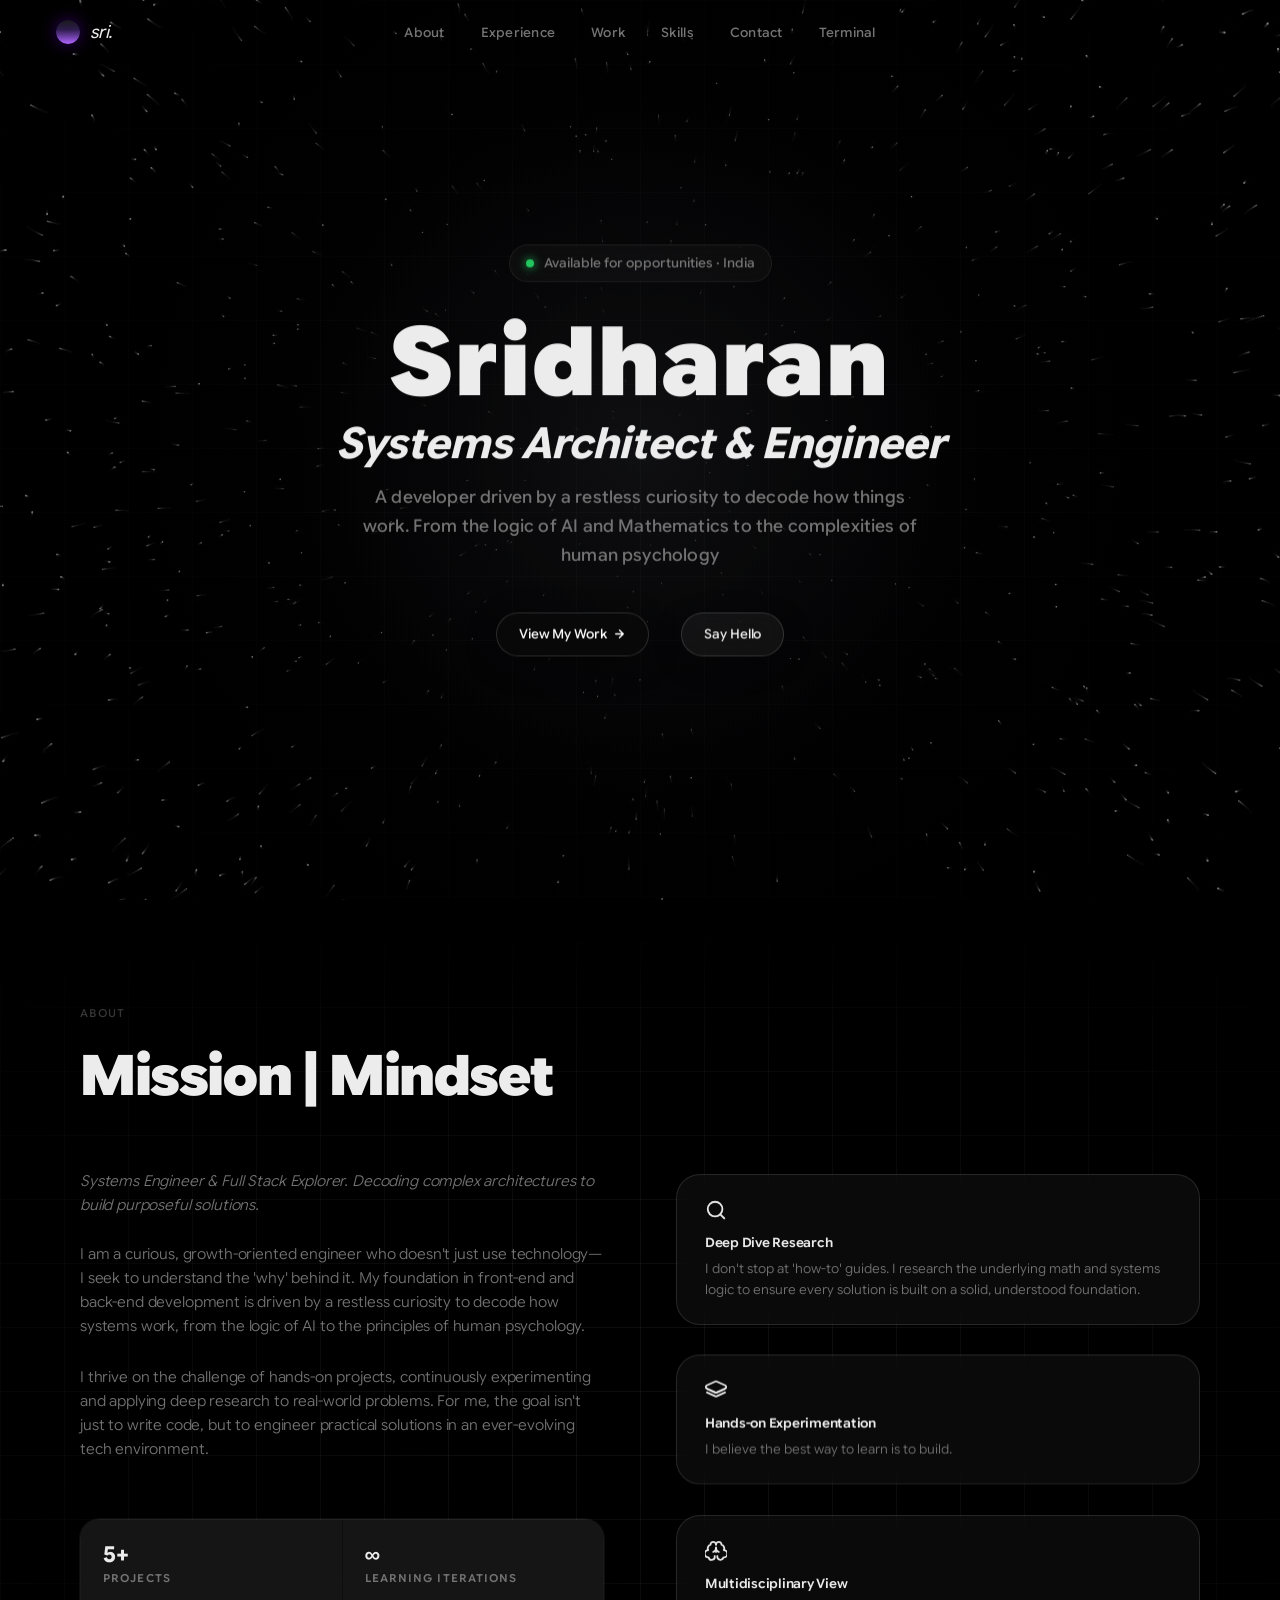
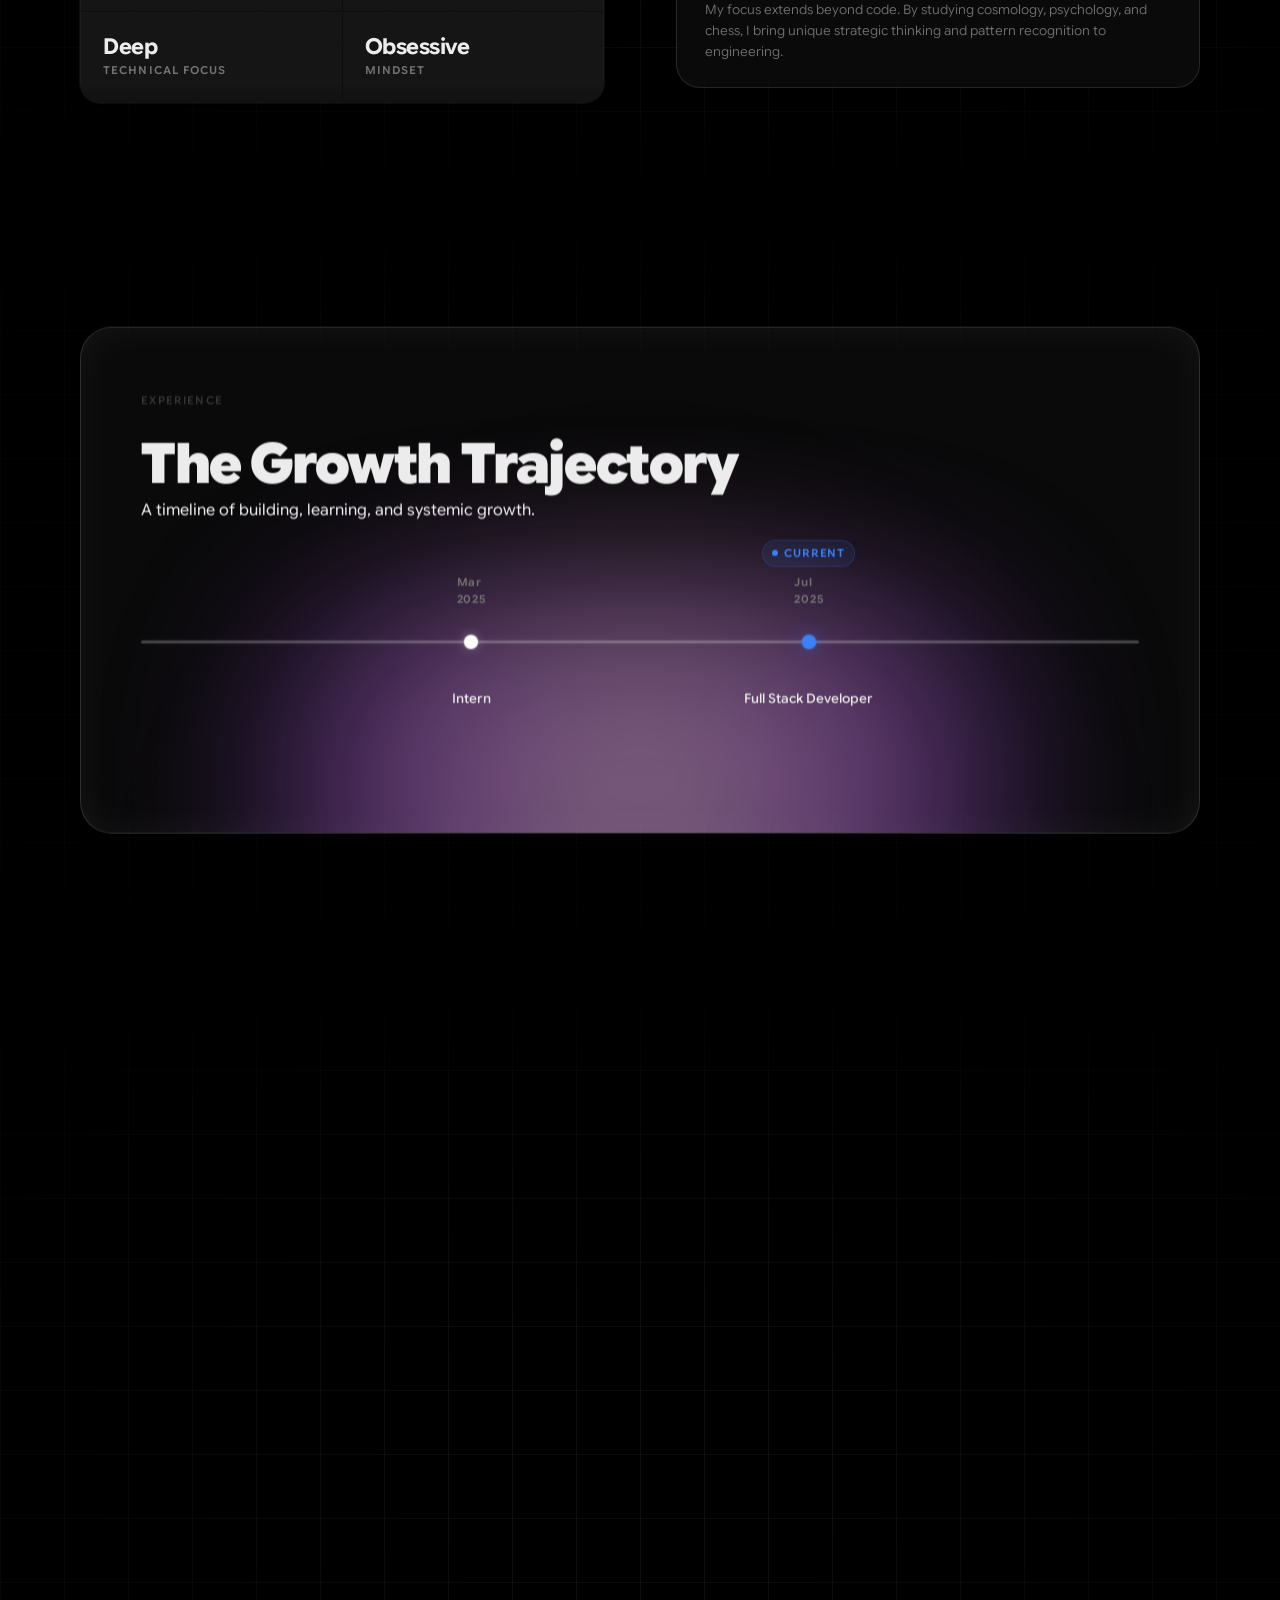
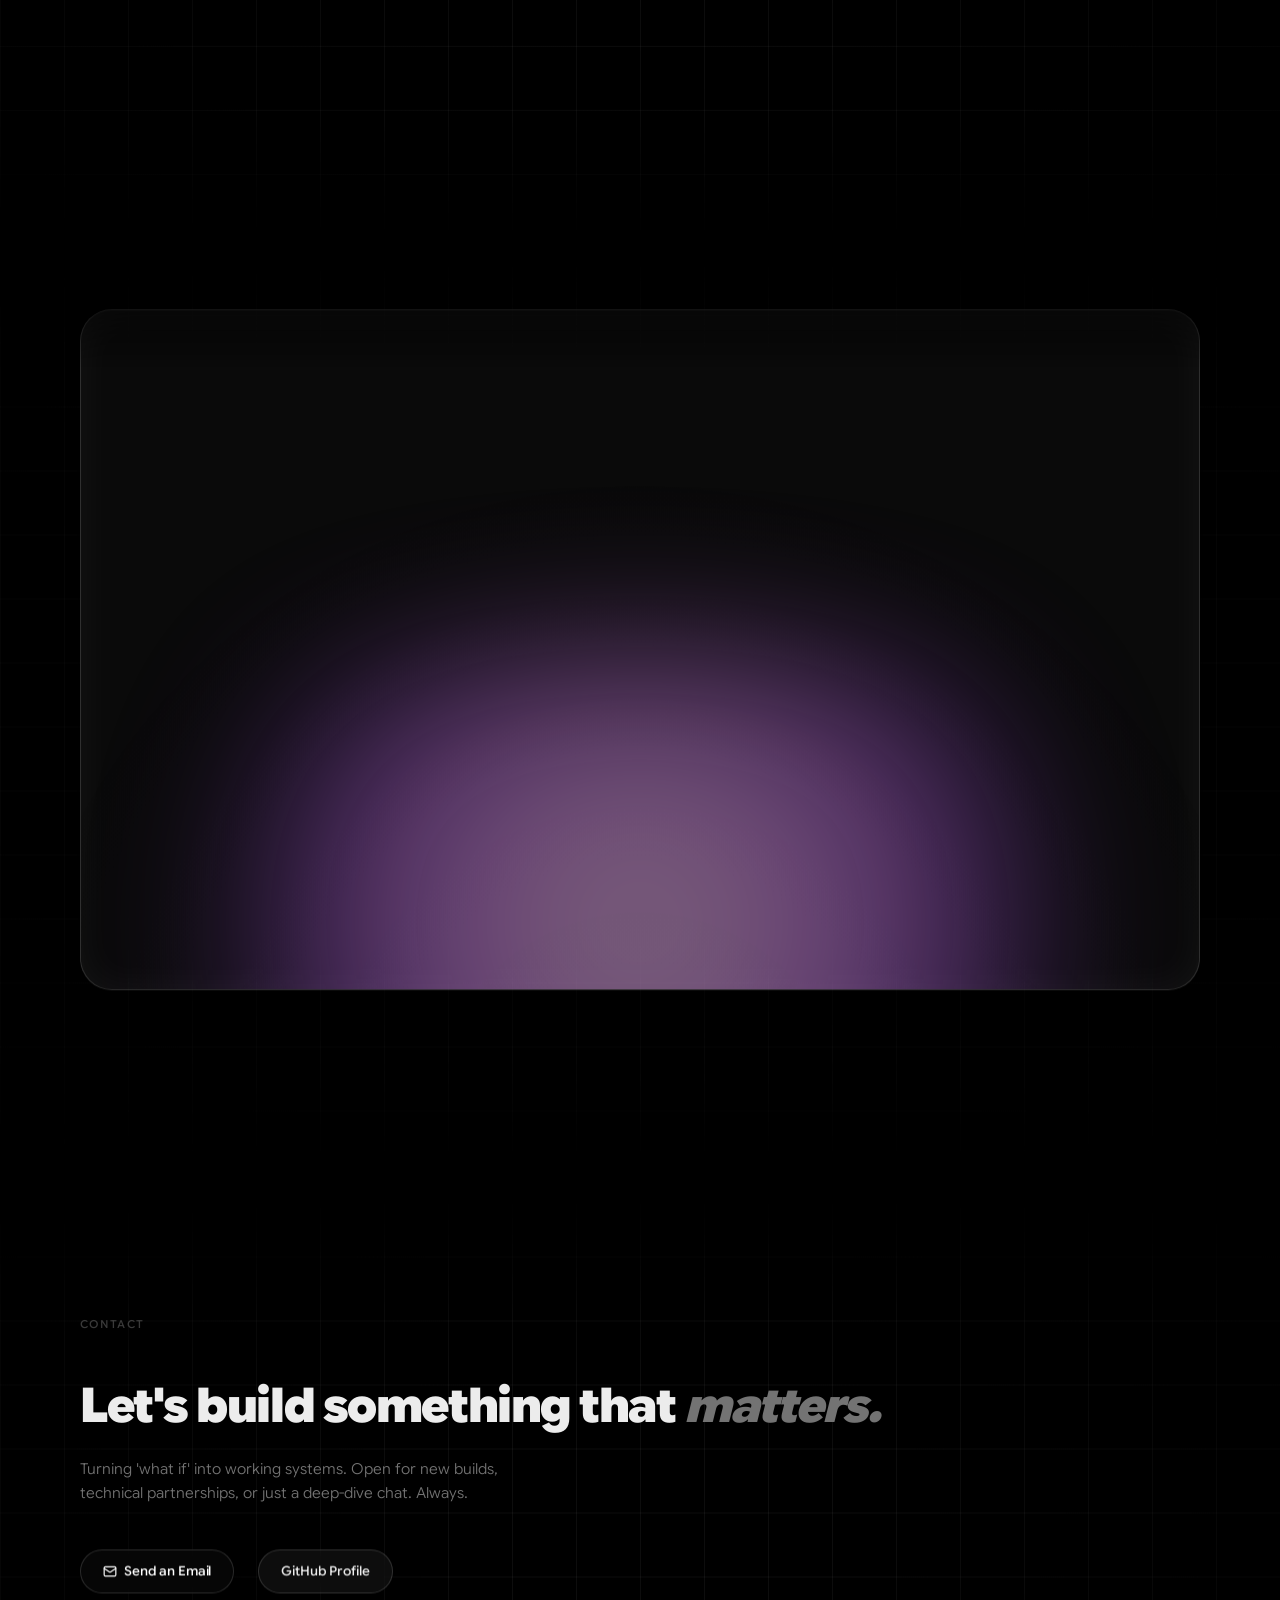
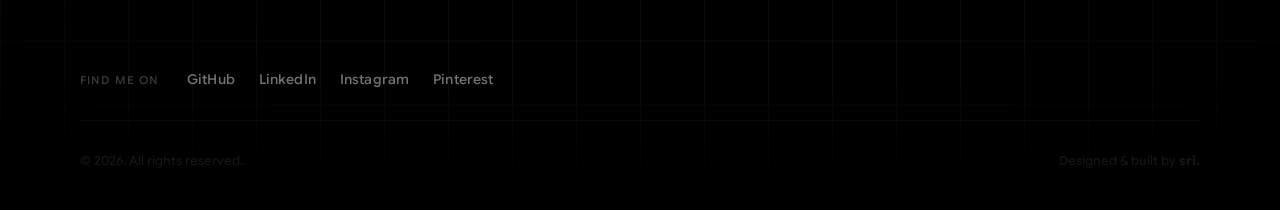
==== commit 385cf365: "deploy: mobile menu fix" ====
--- a/index.html
+++ b/index.html
@@ -26,5 +26,5 @@
   <style>@layer properties;@layer theme,base,components,utilities;@layer theme{:root{--font-sans:"Google Sans Flex", -apple-system, sans-serif;--font-mono:"JetBrains Mono", ui-monospace, SFMono-Regular, monospace;--color-neutral-500:oklch(55.6% 0 0);--spacing:.25rem;--text-xs:.75rem;--text-xs--line-height:calc(1 / .75);--ease-out:cubic-bezier(0, 0, .2, 1);--default-transition-duration:.15s;--default-transition-timing-function:cubic-bezier(.4, 0, .2, 1);--default-font-family:var(--font-sans);--default-mono-font-family:var(--font-mono)}}@layer base{*,:after,:before{box-sizing:border-box;margin:0;padding:0;border:0 solid}html{line-height:1.5;-webkit-text-size-adjust:100%;tab-size:4;font-family:var(--default-font-family, ui-sans-serif, system-ui, sans-serif, "Apple Color Emoji", "Segoe UI Emoji", "Segoe UI Symbol", "Noto Color Emoji");font-feature-settings:var(--default-font-feature-settings, normal);font-variation-settings:var(--default-font-variation-settings, normal);-webkit-tap-highlight-color:transparent}}@layer utilities{}@font-face{font-family:Google Sans Flex;src:url("./media/google-sans-flex-AEVEHQRN.woff2") format("woff2");font-weight:300 900;font-style:normal;font-display:swap}@font-face{font-family:JetBrains Mono;src:url("./media/jetbrains-mono-2TKUHYWA.woff2") format("woff2");font-weight:100 900;font-style:normal;font-display:swap}:root{--f-display:"Google Sans Flex", -apple-system, sans-serif;--f-body:"Google Sans Flex", -apple-system, sans-serif;--f-mono:"JetBrains Mono", "SF Mono", "Menlo", "Monaco", monospace;--ease-spring:cubic-bezier(.175, .885, .32, 1.275);--ease-out:cubic-bezier(.16, 1, .3, 1);--ease-inout:cubic-bezier(.4, 0, .2, 1);--fz-xs:11px;--fz-sm:13px;--fz-base:15px;--fz-lg:18px;--fz-xl:22px;--fz-2xl:clamp(24px, 4vw, 32px);--fz-3xl:clamp(32px, 6vw, 48px);--fz-4xl:clamp(48px, 9vw, 96px);--fw-light:300;--fw-reg:400;--fw-med:500;--fw-semi:600;--fw-bold:700;--lh-tight:1.1;--lh-heading:1.25;--lh-base:1.6;--max-w:1120px;--pad-x:clamp(20px, 5vw, 56px);--pad-y:clamp(80px, 10vw, 140px);--r-sm:8px;--r-md:14px;--r-lg:20px;--r-xl:28px;--r-2xl:40px;--bg:#000000;--bg-1:#0f0f0f;--bg-2:#151515;--bg-3:#1c1c1c;--bg-4:#242424;--bg-5:#2c2c2c;--line:rgba(255,255,255,.055);--line-hover:rgba(255,255,255,.11);--t1:#ececec;--t2:#737373;--t3:#3a3a3a;--t-inv:#0a0a0a;--dim-white:rgb(163, 163, 163);--blue:#3b82f6;--blue-dim:rgba(59,130,246,.1);--green:#22c55e;--amber:#f59e0b;--rose:#f43f5e;--sh-card:0 0 0 1px rgba(255,255,255,.05), 0 8px 40px rgba(0,0,0,.5);--sh-lift:0 0 0 1px rgba(255,255,255,.09), 0 24px 80px rgba(0,0,0,.7);--sh-glow:0 0 60px rgba(59,130,246,.08)}*,*:before,*:after{margin:0;padding:0;box-sizing:border-box}body{font-family:var(--f-body);background:var(--bg);color:var(--t1);-webkit-font-smoothing:antialiased;-moz-osx-font-smoothing:grayscale;overflow-x:hidden}*{scrollbar-width:thin;scrollbar-color:rgba(255,255,255,.08) transparent}@property --tw-rotate-x{syntax:"*";inherits:false;}@property --tw-rotate-y{syntax:"*";inherits:false;}@property --tw-rotate-z{syntax:"*";inherits:false;}@property --tw-skew-x{syntax:"*";inherits:false;}@property --tw-skew-y{syntax:"*";inherits:false;}@property --tw-border-style{syntax:"*";inherits:false;initial-value:solid;}@property --tw-blur{syntax:"*";inherits:false;}@property --tw-brightness{syntax:"*";inherits:false;}@property --tw-contrast{syntax:"*";inherits:false;}@property --tw-grayscale{syntax:"*";inherits:false;}@property --tw-hue-rotate{syntax:"*";inherits:false;}@property --tw-invert{syntax:"*";inherits:false;}@property --tw-opacity{syntax:"*";inherits:false;}@property --tw-saturate{syntax:"*";inherits:false;}@property --tw-sepia{syntax:"*";inherits:false;}@property --tw-drop-shadow{syntax:"*";inherits:false;}@property --tw-drop-shadow-color{syntax:"*";inherits:false;}@property --tw-drop-shadow-alpha{syntax:"<percentage>";inherits:false;initial-value:100%;}@property --tw-drop-shadow-size{syntax:"*";inherits:false;}@property --tw-backdrop-blur{syntax:"*";inherits:false;}@property --tw-backdrop-brightness{syntax:"*";inherits:false;}@property --tw-backdrop-contrast{syntax:"*";inherits:false;}@property --tw-backdrop-grayscale{syntax:"*";inherits:false;}@property --tw-backdrop-hue-rotate{syntax:"*";inherits:false;}@property --tw-backdrop-invert{syntax:"*";inherits:false;}@property --tw-backdrop-opacity{syntax:"*";inherits:false;}@property --tw-backdrop-saturate{syntax:"*";inherits:false;}@property --tw-backdrop-sepia{syntax:"*";inherits:false;}@layer properties{@supports ((-webkit-hyphens: none) and (not (margin-trim: inline))) or ((-moz-orient: inline) and (not (color:rgb(from red r g b)))){*,:before,:after{--tw-rotate-x:initial;--tw-rotate-y:initial;--tw-rotate-z:initial;--tw-skew-x:initial;--tw-skew-y:initial;--tw-border-style:solid;--tw-blur:initial;--tw-brightness:initial;--tw-contrast:initial;--tw-grayscale:initial;--tw-hue-rotate:initial;--tw-invert:initial;--tw-opacity:initial;--tw-saturate:initial;--tw-sepia:initial;--tw-drop-shadow:initial;--tw-drop-shadow-color:initial;--tw-drop-shadow-alpha:100%;--tw-drop-shadow-size:initial;--tw-backdrop-blur:initial;--tw-backdrop-brightness:initial;--tw-backdrop-contrast:initial;--tw-backdrop-grayscale:initial;--tw-backdrop-hue-rotate:initial;--tw-backdrop-invert:initial;--tw-backdrop-opacity:initial;--tw-backdrop-saturate:initial;--tw-backdrop-sepia:initial}}}</style><link rel="stylesheet" href="styles-VG7R4K5E.css" media="print" onload="this.media='all'"><noscript><link rel="stylesheet" href="styles-VG7R4K5E.css"></noscript></head>
   <body>
     <app-root></app-root>
-  <link rel="modulepreload" href="chunk-L5NLGSPX.js"><script src="polyfills-B6TNHZQ6.js" type="module"></script><script src="main-WI6DSTXZ.js" type="module"></script></body>
+  <link rel="modulepreload" href="chunk-57EXANFD.js"><script src="polyfills-B6TNHZQ6.js" type="module"></script><script src="main-X4Q77BCC.js" type="module"></script></body>
 </html>
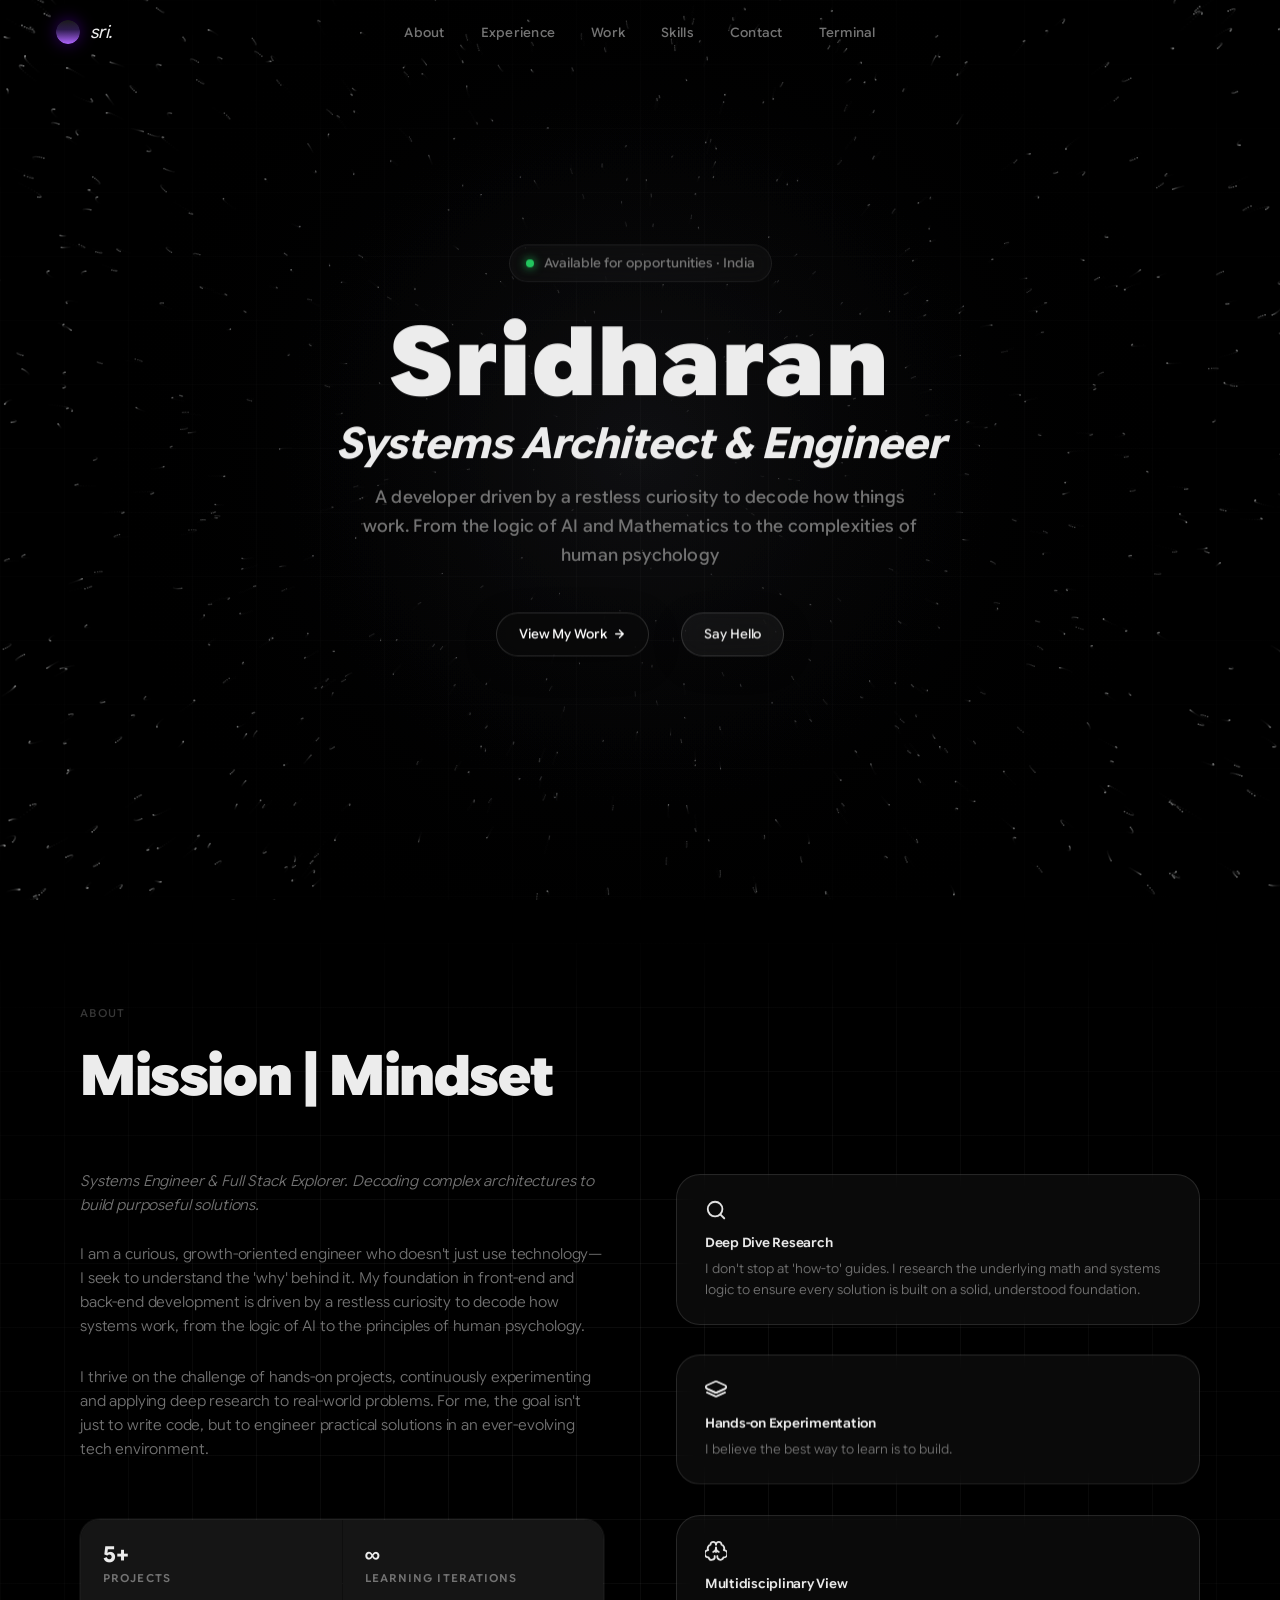
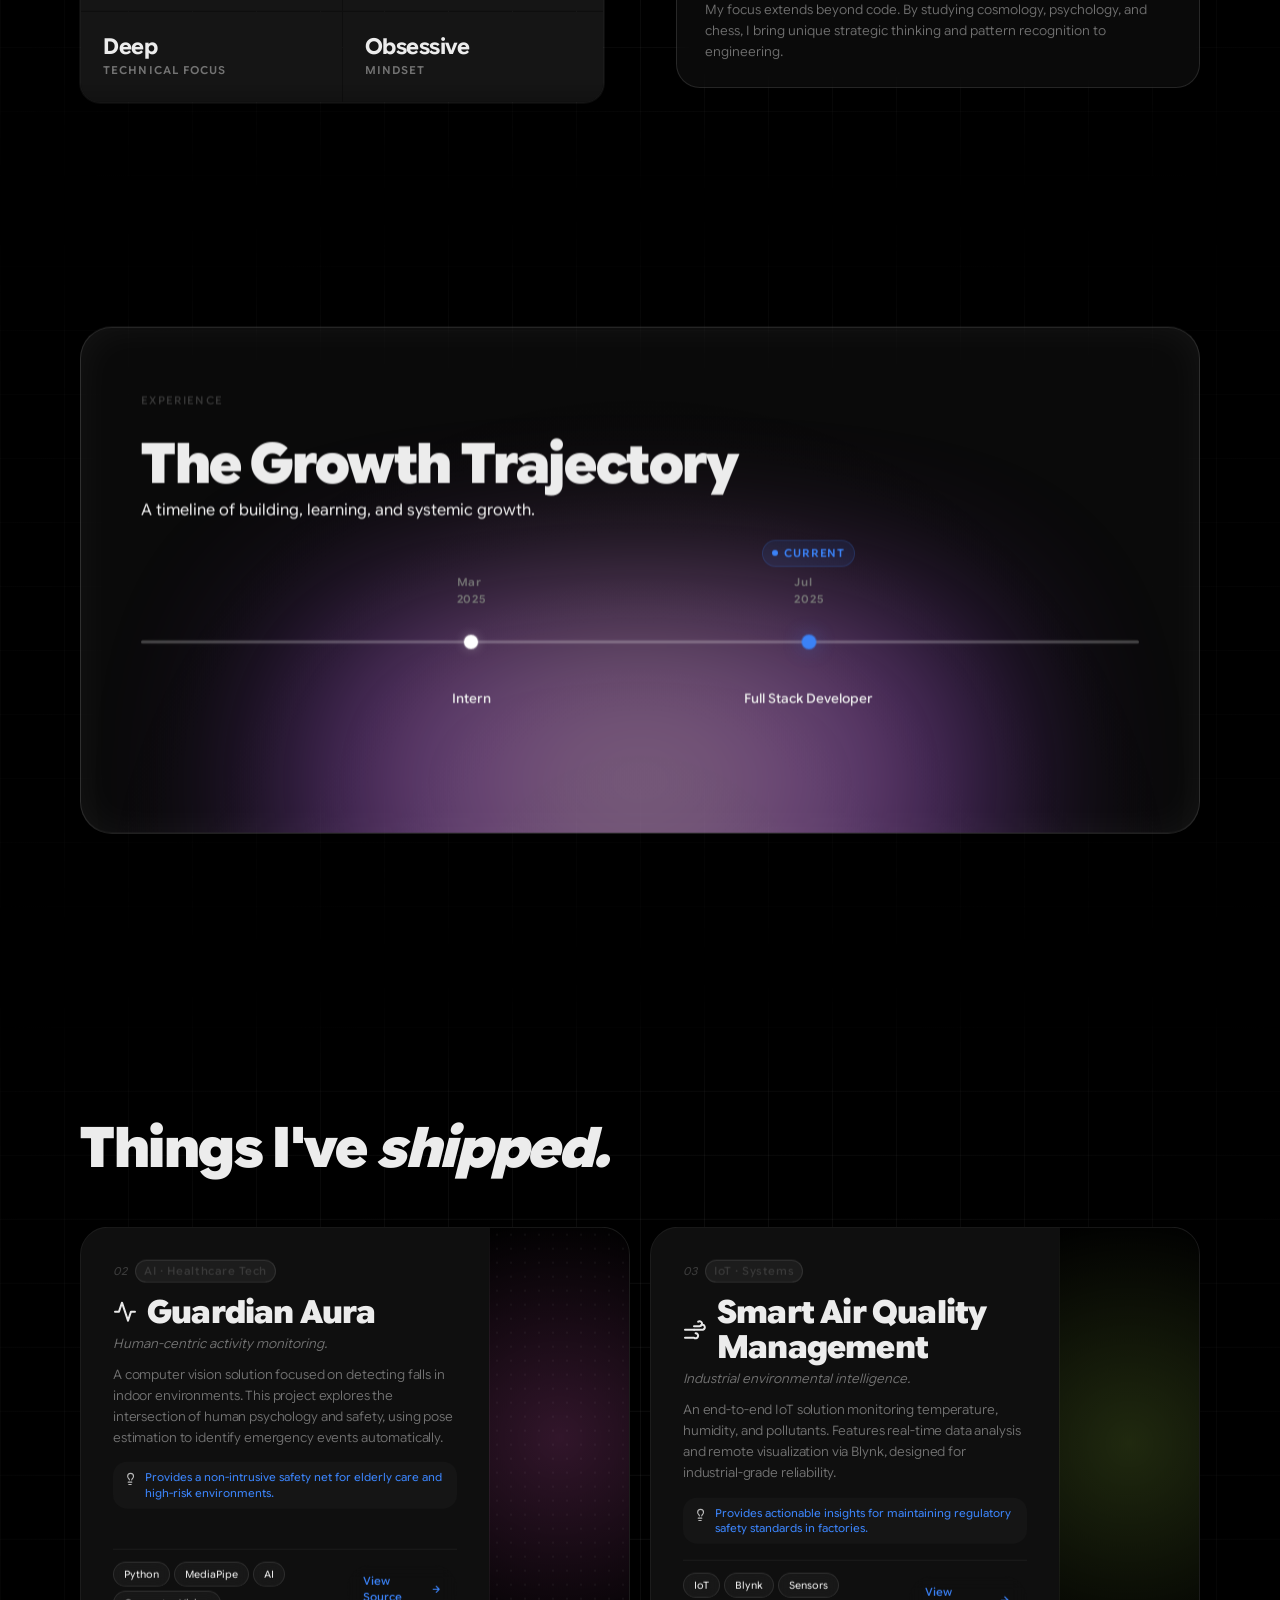
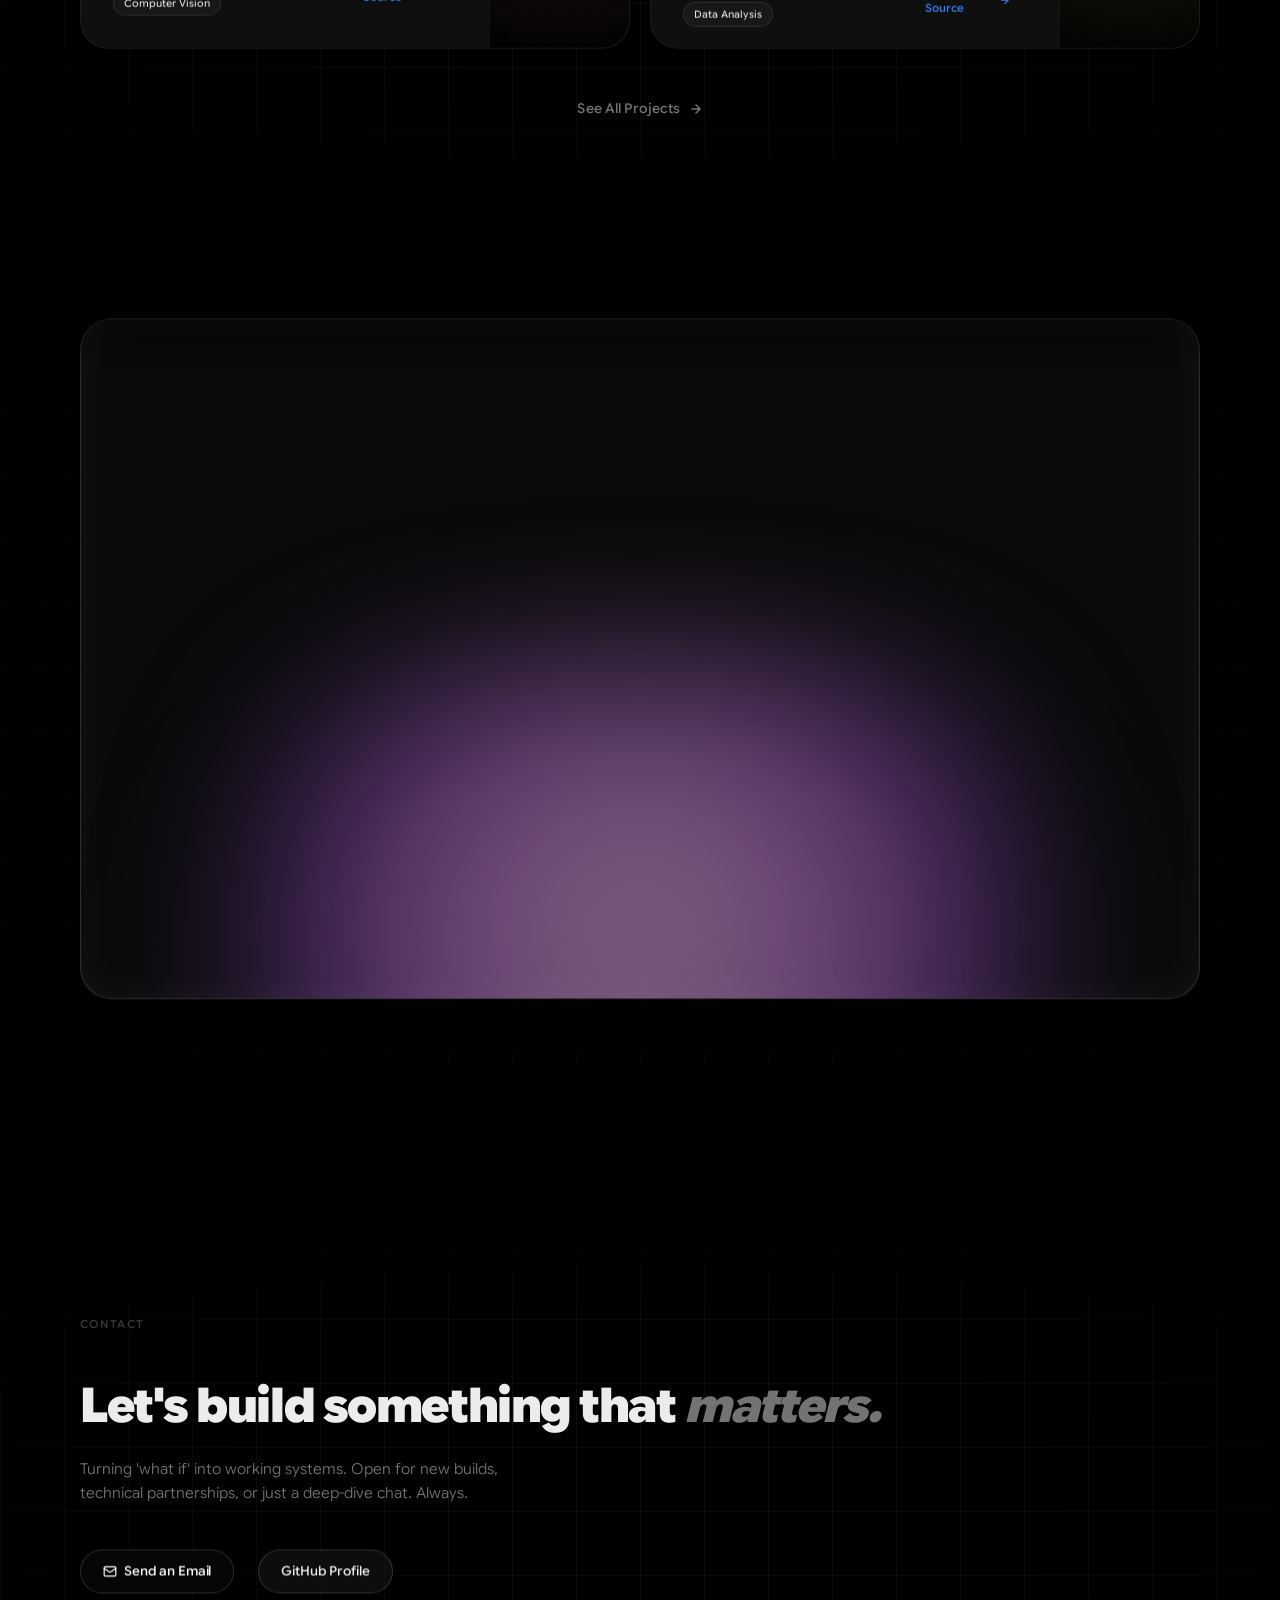
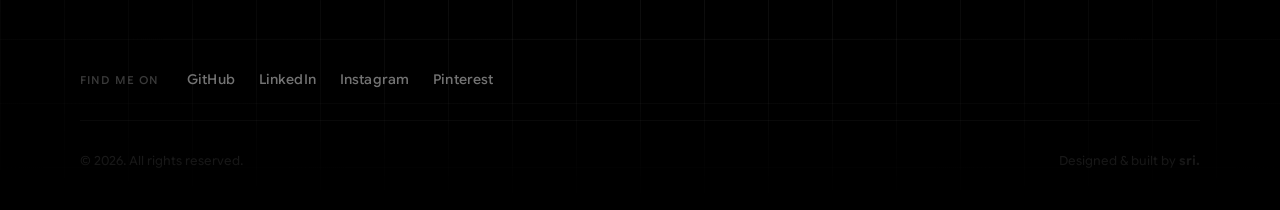
==== commit 8946d0df: "deploy: mobile navigation fallback fix" ====
--- a/index.html
+++ b/index.html
@@ -26,5 +26,5 @@
   <style>@layer properties;@layer theme,base,components,utilities;@layer theme{:root{--font-sans:"Google Sans Flex", -apple-system, sans-serif;--font-mono:"JetBrains Mono", ui-monospace, SFMono-Regular, monospace;--color-neutral-500:oklch(55.6% 0 0);--spacing:.25rem;--text-xs:.75rem;--text-xs--line-height:calc(1 / .75);--ease-out:cubic-bezier(0, 0, .2, 1);--default-transition-duration:.15s;--default-transition-timing-function:cubic-bezier(.4, 0, .2, 1);--default-font-family:var(--font-sans);--default-mono-font-family:var(--font-mono)}}@layer base{*,:after,:before{box-sizing:border-box;margin:0;padding:0;border:0 solid}html{line-height:1.5;-webkit-text-size-adjust:100%;tab-size:4;font-family:var(--default-font-family, ui-sans-serif, system-ui, sans-serif, "Apple Color Emoji", "Segoe UI Emoji", "Segoe UI Symbol", "Noto Color Emoji");font-feature-settings:var(--default-font-feature-settings, normal);font-variation-settings:var(--default-font-variation-settings, normal);-webkit-tap-highlight-color:transparent}}@layer utilities{}@font-face{font-family:Google Sans Flex;src:url("./media/google-sans-flex-AEVEHQRN.woff2") format("woff2");font-weight:300 900;font-style:normal;font-display:swap}@font-face{font-family:JetBrains Mono;src:url("./media/jetbrains-mono-2TKUHYWA.woff2") format("woff2");font-weight:100 900;font-style:normal;font-display:swap}:root{--f-display:"Google Sans Flex", -apple-system, sans-serif;--f-body:"Google Sans Flex", -apple-system, sans-serif;--f-mono:"JetBrains Mono", "SF Mono", "Menlo", "Monaco", monospace;--ease-spring:cubic-bezier(.175, .885, .32, 1.275);--ease-out:cubic-bezier(.16, 1, .3, 1);--ease-inout:cubic-bezier(.4, 0, .2, 1);--fz-xs:11px;--fz-sm:13px;--fz-base:15px;--fz-lg:18px;--fz-xl:22px;--fz-2xl:clamp(24px, 4vw, 32px);--fz-3xl:clamp(32px, 6vw, 48px);--fz-4xl:clamp(48px, 9vw, 96px);--fw-light:300;--fw-reg:400;--fw-med:500;--fw-semi:600;--fw-bold:700;--lh-tight:1.1;--lh-heading:1.25;--lh-base:1.6;--max-w:1120px;--pad-x:clamp(20px, 5vw, 56px);--pad-y:clamp(80px, 10vw, 140px);--r-sm:8px;--r-md:14px;--r-lg:20px;--r-xl:28px;--r-2xl:40px;--bg:#000000;--bg-1:#0f0f0f;--bg-2:#151515;--bg-3:#1c1c1c;--bg-4:#242424;--bg-5:#2c2c2c;--line:rgba(255,255,255,.055);--line-hover:rgba(255,255,255,.11);--t1:#ececec;--t2:#737373;--t3:#3a3a3a;--t-inv:#0a0a0a;--dim-white:rgb(163, 163, 163);--blue:#3b82f6;--blue-dim:rgba(59,130,246,.1);--green:#22c55e;--amber:#f59e0b;--rose:#f43f5e;--sh-card:0 0 0 1px rgba(255,255,255,.05), 0 8px 40px rgba(0,0,0,.5);--sh-lift:0 0 0 1px rgba(255,255,255,.09), 0 24px 80px rgba(0,0,0,.7);--sh-glow:0 0 60px rgba(59,130,246,.08)}*,*:before,*:after{margin:0;padding:0;box-sizing:border-box}body{font-family:var(--f-body);background:var(--bg);color:var(--t1);-webkit-font-smoothing:antialiased;-moz-osx-font-smoothing:grayscale;overflow-x:hidden}*{scrollbar-width:thin;scrollbar-color:rgba(255,255,255,.08) transparent}@property --tw-rotate-x{syntax:"*";inherits:false;}@property --tw-rotate-y{syntax:"*";inherits:false;}@property --tw-rotate-z{syntax:"*";inherits:false;}@property --tw-skew-x{syntax:"*";inherits:false;}@property --tw-skew-y{syntax:"*";inherits:false;}@property --tw-border-style{syntax:"*";inherits:false;initial-value:solid;}@property --tw-blur{syntax:"*";inherits:false;}@property --tw-brightness{syntax:"*";inherits:false;}@property --tw-contrast{syntax:"*";inherits:false;}@property --tw-grayscale{syntax:"*";inherits:false;}@property --tw-hue-rotate{syntax:"*";inherits:false;}@property --tw-invert{syntax:"*";inherits:false;}@property --tw-opacity{syntax:"*";inherits:false;}@property --tw-saturate{syntax:"*";inherits:false;}@property --tw-sepia{syntax:"*";inherits:false;}@property --tw-drop-shadow{syntax:"*";inherits:false;}@property --tw-drop-shadow-color{syntax:"*";inherits:false;}@property --tw-drop-shadow-alpha{syntax:"<percentage>";inherits:false;initial-value:100%;}@property --tw-drop-shadow-size{syntax:"*";inherits:false;}@property --tw-backdrop-blur{syntax:"*";inherits:false;}@property --tw-backdrop-brightness{syntax:"*";inherits:false;}@property --tw-backdrop-contrast{syntax:"*";inherits:false;}@property --tw-backdrop-grayscale{syntax:"*";inherits:false;}@property --tw-backdrop-hue-rotate{syntax:"*";inherits:false;}@property --tw-backdrop-invert{syntax:"*";inherits:false;}@property --tw-backdrop-opacity{syntax:"*";inherits:false;}@property --tw-backdrop-saturate{syntax:"*";inherits:false;}@property --tw-backdrop-sepia{syntax:"*";inherits:false;}@layer properties{@supports ((-webkit-hyphens: none) and (not (margin-trim: inline))) or ((-moz-orient: inline) and (not (color:rgb(from red r g b)))){*,:before,:after{--tw-rotate-x:initial;--tw-rotate-y:initial;--tw-rotate-z:initial;--tw-skew-x:initial;--tw-skew-y:initial;--tw-border-style:solid;--tw-blur:initial;--tw-brightness:initial;--tw-contrast:initial;--tw-grayscale:initial;--tw-hue-rotate:initial;--tw-invert:initial;--tw-opacity:initial;--tw-saturate:initial;--tw-sepia:initial;--tw-drop-shadow:initial;--tw-drop-shadow-color:initial;--tw-drop-shadow-alpha:100%;--tw-drop-shadow-size:initial;--tw-backdrop-blur:initial;--tw-backdrop-brightness:initial;--tw-backdrop-contrast:initial;--tw-backdrop-grayscale:initial;--tw-backdrop-hue-rotate:initial;--tw-backdrop-invert:initial;--tw-backdrop-opacity:initial;--tw-backdrop-saturate:initial;--tw-backdrop-sepia:initial}}}</style><link rel="stylesheet" href="styles-VG7R4K5E.css" media="print" onload="this.media='all'"><noscript><link rel="stylesheet" href="styles-VG7R4K5E.css"></noscript></head>
   <body>
     <app-root></app-root>
-  <link rel="modulepreload" href="chunk-57EXANFD.js"><script src="polyfills-B6TNHZQ6.js" type="module"></script><script src="main-X4Q77BCC.js" type="module"></script></body>
+  <link rel="modulepreload" href="chunk-7K7U676F.js"><script src="polyfills-B6TNHZQ6.js" type="module"></script><script src="main-LPYQIXEG.js" type="module"></script></body>
 </html>
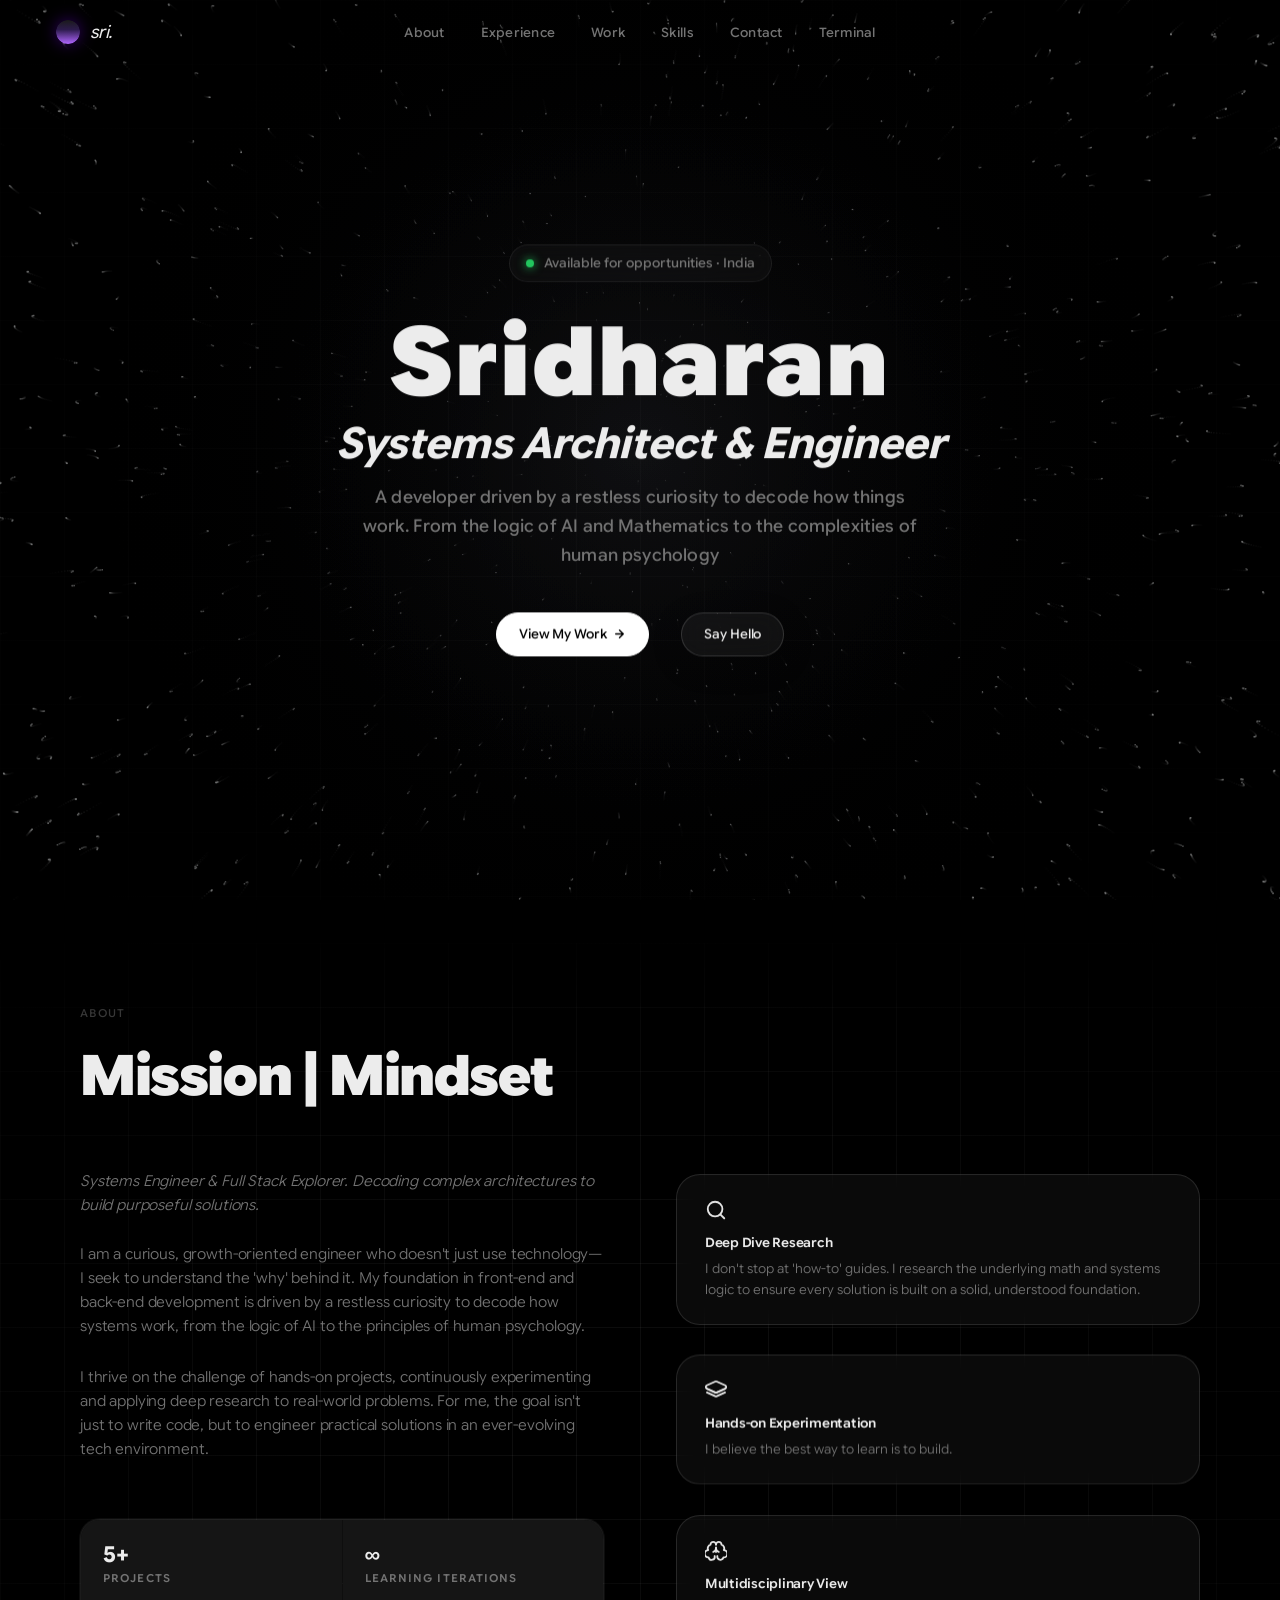
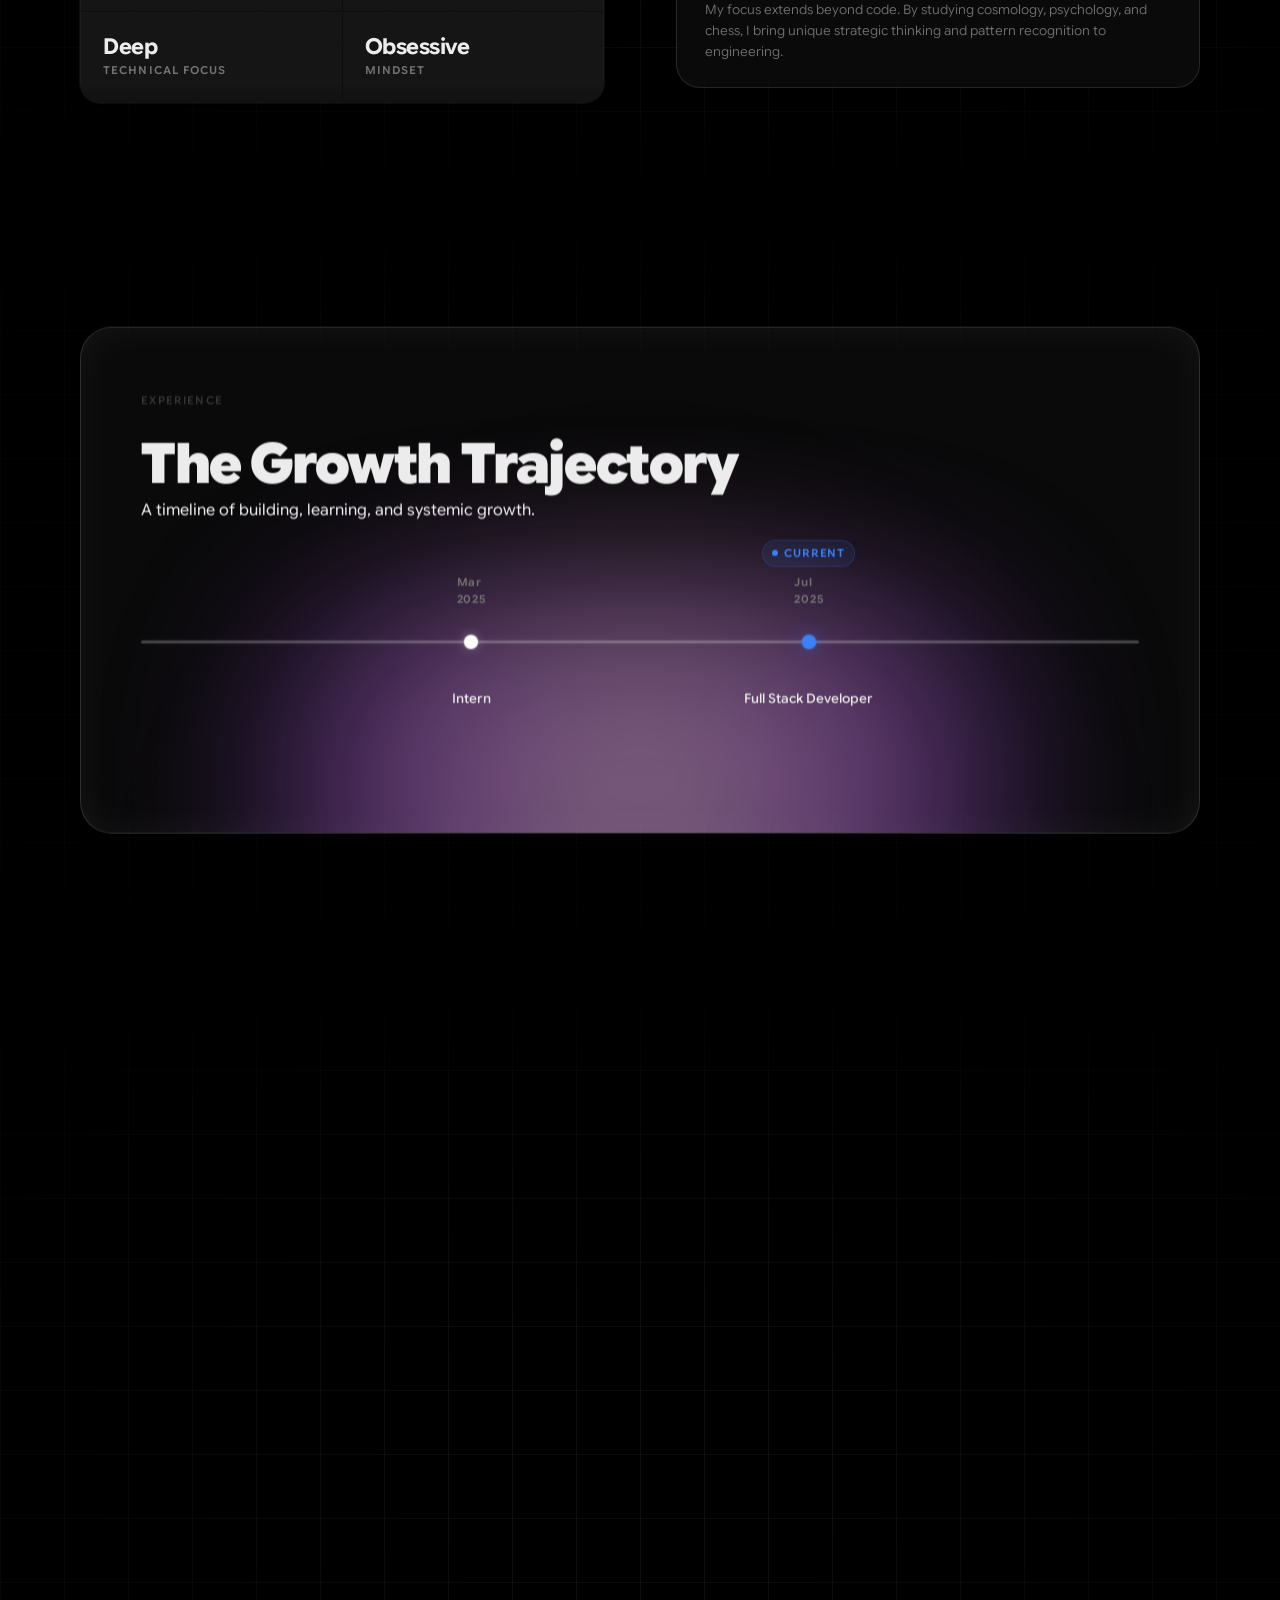
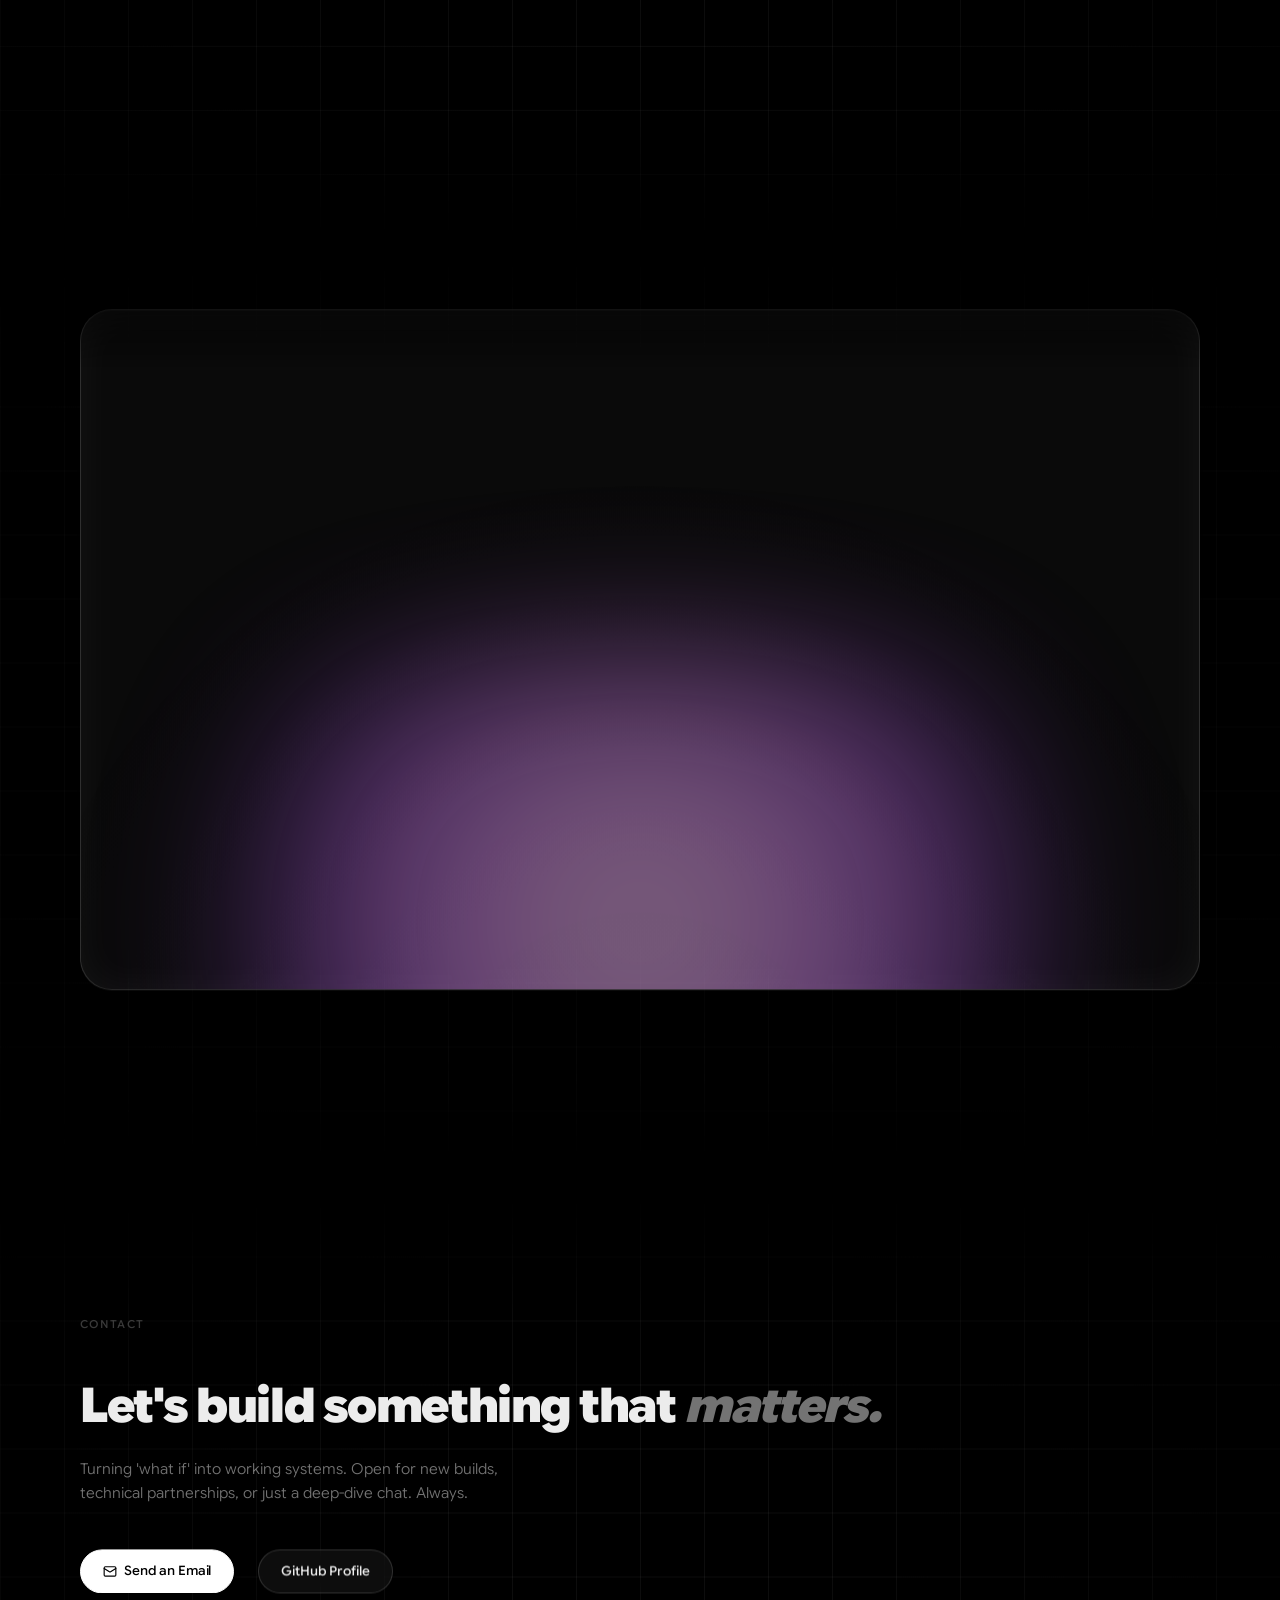
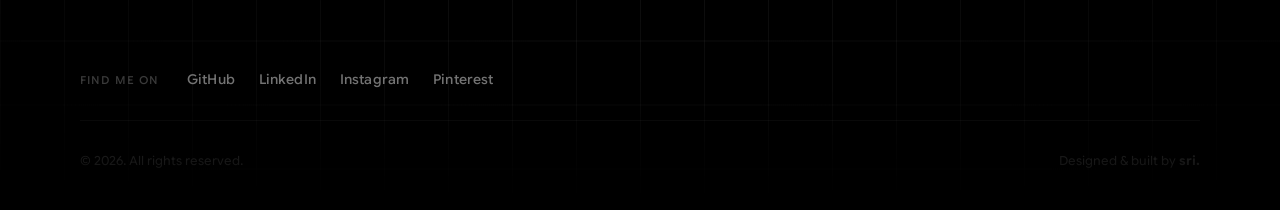
==== commit 1ec86004: "deploy_fix_navigation" ====
--- a/index.html
+++ b/index.html
@@ -23,8 +23,8 @@
     <meta property="twitter:image" content="https://sri-code23.github.io/portfolio-ng/assets/og-image.png">
 
     <!-- Local Fonts Loaded in styles.css -->
-  <style>@layer properties;@layer theme,base,components,utilities;@layer theme{:root{--font-sans:"Google Sans Flex", -apple-system, sans-serif;--font-mono:"JetBrains Mono", ui-monospace, SFMono-Regular, monospace;--color-neutral-500:oklch(55.6% 0 0);--spacing:.25rem;--text-xs:.75rem;--text-xs--line-height:calc(1 / .75);--ease-out:cubic-bezier(0, 0, .2, 1);--default-transition-duration:.15s;--default-transition-timing-function:cubic-bezier(.4, 0, .2, 1);--default-font-family:var(--font-sans);--default-mono-font-family:var(--font-mono)}}@layer base{*,:after,:before{box-sizing:border-box;margin:0;padding:0;border:0 solid}html{line-height:1.5;-webkit-text-size-adjust:100%;tab-size:4;font-family:var(--default-font-family, ui-sans-serif, system-ui, sans-serif, "Apple Color Emoji", "Segoe UI Emoji", "Segoe UI Symbol", "Noto Color Emoji");font-feature-settings:var(--default-font-feature-settings, normal);font-variation-settings:var(--default-font-variation-settings, normal);-webkit-tap-highlight-color:transparent}}@layer utilities{}@font-face{font-family:Google Sans Flex;src:url("./media/google-sans-flex-AEVEHQRN.woff2") format("woff2");font-weight:300 900;font-style:normal;font-display:swap}@font-face{font-family:JetBrains Mono;src:url("./media/jetbrains-mono-2TKUHYWA.woff2") format("woff2");font-weight:100 900;font-style:normal;font-display:swap}:root{--f-display:"Google Sans Flex", -apple-system, sans-serif;--f-body:"Google Sans Flex", -apple-system, sans-serif;--f-mono:"JetBrains Mono", "SF Mono", "Menlo", "Monaco", monospace;--ease-spring:cubic-bezier(.175, .885, .32, 1.275);--ease-out:cubic-bezier(.16, 1, .3, 1);--ease-inout:cubic-bezier(.4, 0, .2, 1);--fz-xs:11px;--fz-sm:13px;--fz-base:15px;--fz-lg:18px;--fz-xl:22px;--fz-2xl:clamp(24px, 4vw, 32px);--fz-3xl:clamp(32px, 6vw, 48px);--fz-4xl:clamp(48px, 9vw, 96px);--fw-light:300;--fw-reg:400;--fw-med:500;--fw-semi:600;--fw-bold:700;--lh-tight:1.1;--lh-heading:1.25;--lh-base:1.6;--max-w:1120px;--pad-x:clamp(20px, 5vw, 56px);--pad-y:clamp(80px, 10vw, 140px);--r-sm:8px;--r-md:14px;--r-lg:20px;--r-xl:28px;--r-2xl:40px;--bg:#000000;--bg-1:#0f0f0f;--bg-2:#151515;--bg-3:#1c1c1c;--bg-4:#242424;--bg-5:#2c2c2c;--line:rgba(255,255,255,.055);--line-hover:rgba(255,255,255,.11);--t1:#ececec;--t2:#737373;--t3:#3a3a3a;--t-inv:#0a0a0a;--dim-white:rgb(163, 163, 163);--blue:#3b82f6;--blue-dim:rgba(59,130,246,.1);--green:#22c55e;--amber:#f59e0b;--rose:#f43f5e;--sh-card:0 0 0 1px rgba(255,255,255,.05), 0 8px 40px rgba(0,0,0,.5);--sh-lift:0 0 0 1px rgba(255,255,255,.09), 0 24px 80px rgba(0,0,0,.7);--sh-glow:0 0 60px rgba(59,130,246,.08)}*,*:before,*:after{margin:0;padding:0;box-sizing:border-box}body{font-family:var(--f-body);background:var(--bg);color:var(--t1);-webkit-font-smoothing:antialiased;-moz-osx-font-smoothing:grayscale;overflow-x:hidden}*{scrollbar-width:thin;scrollbar-color:rgba(255,255,255,.08) transparent}@property --tw-rotate-x{syntax:"*";inherits:false;}@property --tw-rotate-y{syntax:"*";inherits:false;}@property --tw-rotate-z{syntax:"*";inherits:false;}@property --tw-skew-x{syntax:"*";inherits:false;}@property --tw-skew-y{syntax:"*";inherits:false;}@property --tw-border-style{syntax:"*";inherits:false;initial-value:solid;}@property --tw-blur{syntax:"*";inherits:false;}@property --tw-brightness{syntax:"*";inherits:false;}@property --tw-contrast{syntax:"*";inherits:false;}@property --tw-grayscale{syntax:"*";inherits:false;}@property --tw-hue-rotate{syntax:"*";inherits:false;}@property --tw-invert{syntax:"*";inherits:false;}@property --tw-opacity{syntax:"*";inherits:false;}@property --tw-saturate{syntax:"*";inherits:false;}@property --tw-sepia{syntax:"*";inherits:false;}@property --tw-drop-shadow{syntax:"*";inherits:false;}@property --tw-drop-shadow-color{syntax:"*";inherits:false;}@property --tw-drop-shadow-alpha{syntax:"<percentage>";inherits:false;initial-value:100%;}@property --tw-drop-shadow-size{syntax:"*";inherits:false;}@property --tw-backdrop-blur{syntax:"*";inherits:false;}@property --tw-backdrop-brightness{syntax:"*";inherits:false;}@property --tw-backdrop-contrast{syntax:"*";inherits:false;}@property --tw-backdrop-grayscale{syntax:"*";inherits:false;}@property --tw-backdrop-hue-rotate{syntax:"*";inherits:false;}@property --tw-backdrop-invert{syntax:"*";inherits:false;}@property --tw-backdrop-opacity{syntax:"*";inherits:false;}@property --tw-backdrop-saturate{syntax:"*";inherits:false;}@property --tw-backdrop-sepia{syntax:"*";inherits:false;}@layer properties{@supports ((-webkit-hyphens: none) and (not (margin-trim: inline))) or ((-moz-orient: inline) and (not (color:rgb(from red r g b)))){*,:before,:after{--tw-rotate-x:initial;--tw-rotate-y:initial;--tw-rotate-z:initial;--tw-skew-x:initial;--tw-skew-y:initial;--tw-border-style:solid;--tw-blur:initial;--tw-brightness:initial;--tw-contrast:initial;--tw-grayscale:initial;--tw-hue-rotate:initial;--tw-invert:initial;--tw-opacity:initial;--tw-saturate:initial;--tw-sepia:initial;--tw-drop-shadow:initial;--tw-drop-shadow-color:initial;--tw-drop-shadow-alpha:100%;--tw-drop-shadow-size:initial;--tw-backdrop-blur:initial;--tw-backdrop-brightness:initial;--tw-backdrop-contrast:initial;--tw-backdrop-grayscale:initial;--tw-backdrop-hue-rotate:initial;--tw-backdrop-invert:initial;--tw-backdrop-opacity:initial;--tw-backdrop-saturate:initial;--tw-backdrop-sepia:initial}}}</style><link rel="stylesheet" href="styles-VG7R4K5E.css" media="print" onload="this.media='all'"><noscript><link rel="stylesheet" href="styles-VG7R4K5E.css"></noscript></head>
+  <style>@layer properties;@layer theme,base,components,utilities;@layer theme{:root{--font-sans:"Google Sans Flex", -apple-system, sans-serif;--font-mono:"JetBrains Mono", ui-monospace, SFMono-Regular, monospace;--color-neutral-500:oklch(55.6% 0 0);--spacing:.25rem;--text-xs:.75rem;--text-xs--line-height:calc(1 / .75);--ease-out:cubic-bezier(0, 0, .2, 1);--default-transition-duration:.15s;--default-transition-timing-function:cubic-bezier(.4, 0, .2, 1);--default-font-family:var(--font-sans);--default-mono-font-family:var(--font-mono)}}@layer base{*,:after,:before{box-sizing:border-box;margin:0;padding:0;border:0 solid}html{line-height:1.5;-webkit-text-size-adjust:100%;tab-size:4;font-family:var(--default-font-family, ui-sans-serif, system-ui, sans-serif, "Apple Color Emoji", "Segoe UI Emoji", "Segoe UI Symbol", "Noto Color Emoji");font-feature-settings:var(--default-font-feature-settings, normal);font-variation-settings:var(--default-font-variation-settings, normal);-webkit-tap-highlight-color:transparent}}@layer utilities{}@font-face{font-family:Google Sans Flex;src:url("./media/google-sans-flex-AEVEHQRN.woff2") format("woff2");font-weight:300 900;font-style:normal;font-display:swap}@font-face{font-family:JetBrains Mono;src:url("./media/jetbrains-mono-2TKUHYWA.woff2") format("woff2");font-weight:100 900;font-style:normal;font-display:swap}:root{--f-display:"Google Sans Flex", -apple-system, sans-serif;--f-body:"Google Sans Flex", -apple-system, sans-serif;--f-mono:"JetBrains Mono", "SF Mono", "Menlo", "Monaco", monospace;--ease-spring:cubic-bezier(.175, .885, .32, 1.275);--ease-out:cubic-bezier(.16, 1, .3, 1);--ease-inout:cubic-bezier(.4, 0, .2, 1);--fz-xs:11px;--fz-sm:13px;--fz-base:15px;--fz-lg:18px;--fz-xl:22px;--fz-2xl:clamp(24px, 4vw, 32px);--fz-3xl:clamp(32px, 6vw, 48px);--fz-4xl:clamp(48px, 9vw, 96px);--fw-light:300;--fw-reg:400;--fw-med:500;--fw-semi:600;--fw-bold:700;--lh-tight:1.1;--lh-heading:1.25;--lh-base:1.6;--max-w:1120px;--pad-x:clamp(20px, 5vw, 56px);--pad-y:clamp(80px, 10vw, 140px);--r-sm:8px;--r-md:14px;--r-lg:20px;--r-xl:28px;--r-2xl:40px;--bg:#000000;--bg-1:#0f0f0f;--bg-2:#151515;--bg-3:#1c1c1c;--bg-4:#242424;--bg-5:#2c2c2c;--line:rgba(255,255,255,.055);--line-hover:rgba(255,255,255,.11);--t1:#ececec;--t2:#737373;--t3:#3a3a3a;--t-inv:#0a0a0a;--dim-white:rgb(163, 163, 163);--blue:#3b82f6;--blue-dim:rgba(59,130,246,.1);--green:#22c55e;--amber:#f59e0b;--rose:#f43f5e;--sh-card:0 0 0 1px rgba(255,255,255,.05), 0 8px 40px rgba(0,0,0,.5);--sh-lift:0 0 0 1px rgba(255,255,255,.09), 0 24px 80px rgba(0,0,0,.7);--sh-glow:0 0 60px rgba(59,130,246,.08)}*,*:before,*:after{margin:0;padding:0;box-sizing:border-box}body{font-family:var(--f-body);background:var(--bg);color:var(--t1);-webkit-font-smoothing:antialiased;-moz-osx-font-smoothing:grayscale;overflow-x:hidden}*{scrollbar-width:thin;scrollbar-color:rgba(255,255,255,.08) transparent}@property --tw-rotate-x{syntax:"*";inherits:false;}@property --tw-rotate-y{syntax:"*";inherits:false;}@property --tw-rotate-z{syntax:"*";inherits:false;}@property --tw-skew-x{syntax:"*";inherits:false;}@property --tw-skew-y{syntax:"*";inherits:false;}@property --tw-border-style{syntax:"*";inherits:false;initial-value:solid;}@property --tw-blur{syntax:"*";inherits:false;}@property --tw-brightness{syntax:"*";inherits:false;}@property --tw-contrast{syntax:"*";inherits:false;}@property --tw-grayscale{syntax:"*";inherits:false;}@property --tw-hue-rotate{syntax:"*";inherits:false;}@property --tw-invert{syntax:"*";inherits:false;}@property --tw-opacity{syntax:"*";inherits:false;}@property --tw-saturate{syntax:"*";inherits:false;}@property --tw-sepia{syntax:"*";inherits:false;}@property --tw-drop-shadow{syntax:"*";inherits:false;}@property --tw-drop-shadow-color{syntax:"*";inherits:false;}@property --tw-drop-shadow-alpha{syntax:"<percentage>";inherits:false;initial-value:100%;}@property --tw-drop-shadow-size{syntax:"*";inherits:false;}@property --tw-backdrop-blur{syntax:"*";inherits:false;}@property --tw-backdrop-brightness{syntax:"*";inherits:false;}@property --tw-backdrop-contrast{syntax:"*";inherits:false;}@property --tw-backdrop-grayscale{syntax:"*";inherits:false;}@property --tw-backdrop-hue-rotate{syntax:"*";inherits:false;}@property --tw-backdrop-invert{syntax:"*";inherits:false;}@property --tw-backdrop-opacity{syntax:"*";inherits:false;}@property --tw-backdrop-saturate{syntax:"*";inherits:false;}@property --tw-backdrop-sepia{syntax:"*";inherits:false;}@layer properties{@supports ((-webkit-hyphens: none) and (not (margin-trim: inline))) or ((-moz-orient: inline) and (not (color:rgb(from red r g b)))){*,:before,:after{--tw-rotate-x:initial;--tw-rotate-y:initial;--tw-rotate-z:initial;--tw-skew-x:initial;--tw-skew-y:initial;--tw-border-style:solid;--tw-blur:initial;--tw-brightness:initial;--tw-contrast:initial;--tw-grayscale:initial;--tw-hue-rotate:initial;--tw-invert:initial;--tw-opacity:initial;--tw-saturate:initial;--tw-sepia:initial;--tw-drop-shadow:initial;--tw-drop-shadow-color:initial;--tw-drop-shadow-alpha:100%;--tw-drop-shadow-size:initial;--tw-backdrop-blur:initial;--tw-backdrop-brightness:initial;--tw-backdrop-contrast:initial;--tw-backdrop-grayscale:initial;--tw-backdrop-hue-rotate:initial;--tw-backdrop-invert:initial;--tw-backdrop-opacity:initial;--tw-backdrop-saturate:initial;--tw-backdrop-sepia:initial}}}</style><link rel="stylesheet" href="styles-QXHG7WNU.css" media="print" onload="this.media='all'"><noscript><link rel="stylesheet" href="styles-QXHG7WNU.css"></noscript></head>
   <body>
     <app-root></app-root>
-  <link rel="modulepreload" href="chunk-7K7U676F.js"><script src="polyfills-B6TNHZQ6.js" type="module"></script><script src="main-LPYQIXEG.js" type="module"></script></body>
+  <link rel="modulepreload" href="chunk-QDALRMRB.js"><script src="polyfills-B6TNHZQ6.js" type="module"></script><script src="main-YVI32KA4.js" type="module"></script></body>
 </html>
--- a/styles-QXHG7WNU.css
+++ b/styles-QXHG7WNU.css
@@ -0,0 +1 @@
+@layer properties;@layer theme,base,components,utilities;@layer theme{:root,:host{--font-sans: "Google Sans Flex", -apple-system, sans-serif;--font-mono: "JetBrains Mono", ui-monospace, SFMono-Regular, monospace;--color-neutral-500: oklch(55.6% 0 0);--spacing: .25rem;--text-xs: .75rem;--text-xs--line-height: calc(1 / .75);--ease-out: cubic-bezier(0, 0, .2, 1);--default-transition-duration: .15s;--default-transition-timing-function: cubic-bezier(.4, 0, .2, 1);--default-font-family: var(--font-sans);--default-mono-font-family: var(--font-mono)}}@layer base{*,:after,:before,::backdrop,::file-selector-button{box-sizing:border-box;margin:0;padding:0;border:0 solid}html,:host{line-height:1.5;-webkit-text-size-adjust:100%;tab-size:4;font-family:var(--default-font-family, ui-sans-serif, system-ui, sans-serif, "Apple Color Emoji", "Segoe UI Emoji", "Segoe UI Symbol", "Noto Color Emoji");font-feature-settings:var(--default-font-feature-settings, normal);font-variation-settings:var(--default-font-variation-settings, normal);-webkit-tap-highlight-color:transparent}hr{height:0;color:inherit;border-top-width:1px}abbr:where([title]){-webkit-text-decoration:underline dotted;text-decoration:underline dotted}h1,h2,h3,h4,h5,h6{font-size:inherit;font-weight:inherit}a{color:inherit;-webkit-text-decoration:inherit;text-decoration:inherit}b,strong{font-weight:bolder}code,kbd,samp,pre{font-family:var(--default-mono-font-family, ui-monospace, SFMono-Regular, Menlo, Monaco, Consolas, "Liberation Mono", "Courier New", monospace);font-feature-settings:var(--default-mono-font-feature-settings, normal);font-variation-settings:var(--default-mono-font-variation-settings, normal);font-size:1em}small{font-size:80%}sub,sup{font-size:75%;line-height:0;position:relative;vertical-align:baseline}sub{bottom:-.25em}sup{top:-.5em}table{text-indent:0;border-color:inherit;border-collapse:collapse}:-moz-focusring{outline:auto}progress{vertical-align:baseline}summary{display:list-item}ol,ul,menu{list-style:none}img,svg,video,canvas,audio,iframe,embed,object{display:block;vertical-align:middle}img,video{max-width:100%;height:auto}button,input,select,optgroup,textarea,::file-selector-button{font:inherit;font-feature-settings:inherit;font-variation-settings:inherit;letter-spacing:inherit;color:inherit;border-radius:0;background-color:transparent;opacity:1}:where(select:is([multiple],[size])) optgroup{font-weight:bolder}:where(select:is([multiple],[size])) optgroup option{padding-inline-start:20px}::file-selector-button{margin-inline-end:4px}::placeholder{opacity:1}@supports (not (-webkit-appearance: -apple-pay-button)) or (contain-intrinsic-size: 1px){::placeholder{color:currentcolor;@supports (color: color-mix(in lab,red,red)){color:color-mix(in oklab,currentcolor 50%,transparent)}}}textarea{resize:vertical}::-webkit-search-decoration{-webkit-appearance:none}::-webkit-date-and-time-value{min-height:1lh;text-align:inherit}::-webkit-datetime-edit{display:inline-flex}::-webkit-datetime-edit-fields-wrapper{padding:0}::-webkit-datetime-edit,::-webkit-datetime-edit-year-field,::-webkit-datetime-edit-month-field,::-webkit-datetime-edit-day-field,::-webkit-datetime-edit-hour-field,::-webkit-datetime-edit-minute-field,::-webkit-datetime-edit-second-field,::-webkit-datetime-edit-millisecond-field,::-webkit-datetime-edit-meridiem-field{padding-block:0}::-webkit-calendar-picker-indicator{line-height:1}:-moz-ui-invalid{box-shadow:none}button,input:where([type=button],[type=reset],[type=submit]),::file-selector-button{appearance:button}::-webkit-inner-spin-button,::-webkit-outer-spin-button{height:auto}[hidden]:where(:not([hidden=until-found])){display:none!important}}@layer utilities{.visible{visibility:visible}.fixed{position:fixed}.relative{position:relative}.static{position:static}.sticky{position:sticky}.start{inset-inline-start:var(--spacing)}.container{width:100%;@media (width >= 40rem){max-width:40rem}@media (width >= 48rem){max-width:48rem}@media (width >= 64rem){max-width:64rem}@media (width >= 80rem){max-width:80rem}@media (width >= 96rem){max-width:96rem}}.block{display:block}.grid{display:grid}.hidden{display:none}.transform{transform:var(--tw-rotate-x,) var(--tw-rotate-y,) var(--tw-rotate-z,) var(--tw-skew-x,) var(--tw-skew-y,)}.border{border-style:var(--tw-border-style);border-width:1px}.text-xs{font-size:var(--text-xs);line-height:var(--tw-leading, var(--text-xs--line-height))}.text-neutral-500{color:var(--color-neutral-500)}.underline{text-decoration-line:underline}.blur{--tw-blur: blur(8px);filter:var(--tw-blur,) var(--tw-brightness,) var(--tw-contrast,) var(--tw-grayscale,) var(--tw-hue-rotate,) var(--tw-invert,) var(--tw-saturate,) var(--tw-sepia,) var(--tw-drop-shadow,)}.filter{filter:var(--tw-blur,) var(--tw-brightness,) var(--tw-contrast,) var(--tw-grayscale,) var(--tw-hue-rotate,) var(--tw-invert,) var(--tw-saturate,) var(--tw-sepia,) var(--tw-drop-shadow,)}.backdrop-filter{-webkit-backdrop-filter:var(--tw-backdrop-blur,) var(--tw-backdrop-brightness,) var(--tw-backdrop-contrast,) var(--tw-backdrop-grayscale,) var(--tw-backdrop-hue-rotate,) var(--tw-backdrop-invert,) var(--tw-backdrop-opacity,) var(--tw-backdrop-saturate,) var(--tw-backdrop-sepia,);backdrop-filter:var(--tw-backdrop-blur,) var(--tw-backdrop-brightness,) var(--tw-backdrop-contrast,) var(--tw-backdrop-grayscale,) var(--tw-backdrop-hue-rotate,) var(--tw-backdrop-invert,) var(--tw-backdrop-opacity,) var(--tw-backdrop-saturate,) var(--tw-backdrop-sepia,)}.transition{transition-property:color,background-color,border-color,outline-color,text-decoration-color,fill,stroke,--tw-gradient-from,--tw-gradient-via,--tw-gradient-to,opacity,box-shadow,transform,translate,scale,rotate,filter,-webkit-backdrop-filter,backdrop-filter,display,content-visibility,overlay,pointer-events;transition-timing-function:var(--tw-ease, var(--default-transition-timing-function));transition-duration:var(--tw-duration, var(--default-transition-duration))}}@font-face{font-family:Google Sans Flex;src:url("./media/google-sans-flex-AEVEHQRN.woff2") format("woff2");font-weight:300 900;font-style:normal;font-display:swap}@font-face{font-family:JetBrains Mono;src:url("./media/jetbrains-mono-2TKUHYWA.woff2") format("woff2");font-weight:100 900;font-style:normal;font-display:swap}:root{--f-display: "Google Sans Flex", -apple-system, sans-serif;--f-body: "Google Sans Flex", -apple-system, sans-serif;--f-mono: "JetBrains Mono", "SF Mono", "Menlo", "Monaco", monospace;--ease-spring: cubic-bezier(.175, .885, .32, 1.275);--ease-out: cubic-bezier(.16, 1, .3, 1);--ease-inout: cubic-bezier(.4, 0, .2, 1);--fz-xs: 11px;--fz-sm: 13px;--fz-base: 15px;--fz-lg: 18px;--fz-xl: 22px;--fz-2xl: clamp(24px, 4vw, 32px);--fz-3xl: clamp(32px, 6vw, 48px);--fz-4xl: clamp(48px, 9vw, 96px);--fw-light: 300;--fw-reg: 400;--fw-med: 500;--fw-semi: 600;--fw-bold: 700;--lh-tight: 1.1;--lh-heading: 1.25;--lh-base: 1.6;--max-w: 1120px;--pad-x: clamp(20px, 5vw, 56px);--pad-y: clamp(80px, 10vw, 140px);--r-sm: 8px;--r-md: 14px;--r-lg: 20px;--r-xl: 28px;--r-2xl: 40px;--bg: #000000;--bg-1: #0f0f0f;--bg-2: #151515;--bg-3: #1c1c1c;--bg-4: #242424;--bg-5: #2c2c2c;--line: rgba(255,255,255,.055);--line-hover: rgba(255,255,255,.11);--t1: #ececec;--t2: #737373;--t3: #3a3a3a;--t-inv: #0a0a0a;--dim-white: rgb(163, 163, 163);--blue: #3b82f6;--blue-dim: rgba(59,130,246,.1);--green: #22c55e;--amber: #f59e0b;--rose: #f43f5e;--sh-card: 0 0 0 1px rgba(255,255,255,.05), 0 8px 40px rgba(0,0,0,.5);--sh-lift: 0 0 0 1px rgba(255,255,255,.09), 0 24px 80px rgba(0,0,0,.7);--sh-glow: 0 0 60px rgba(59,130,246,.08)}*,*:before,*:after{margin:0;padding:0;box-sizing:border-box}::selection{background:#94a3b84d;color:#fff}body{font-family:var(--f-body);background:var(--bg);color:var(--t1);-webkit-font-smoothing:antialiased;-moz-osx-font-smoothing:grayscale;overflow-x:hidden}::-webkit-scrollbar{width:8px;height:8px}::-webkit-scrollbar-track{background:transparent}::-webkit-scrollbar-thumb{background:#ffffff14;border-radius:999px;border:2px solid var(--bg)}::-webkit-scrollbar-thumb:hover{background:#ffffff26}*{scrollbar-width:thin;scrollbar-color:rgba(255,255,255,.08) transparent}h1,h2,h3,h4,h5,h6,.display{font-family:var(--f-display)!important;font-weight:900!important}p,span:not(.font-mono):not(.caret),div:not(.font-mono),li,a:not(.font-mono){font-family:var(--f-body)}.section{padding:var(--pad-y) var(--pad-x);position:relative;overflow:hidden;background:#000}.section:before,.section:after{content:"";position:absolute;left:0;right:0;height:120px;z-index:2;pointer-events:none}.section:before{top:0;background:linear-gradient(to bottom,#000,transparent)}.section:after{bottom:0;background:linear-gradient(to top,#000,transparent)}.inner{max-width:var(--max-w);margin:0 auto;position:relative}.divider{border-top:none}.eyebrow{display:inline-block;font-size:var(--fz-xs);font-weight:var(--fw-med);letter-spacing:.12em;text-transform:uppercase;color:var(--t3);margin-bottom:20px}.display{font-family:var(--f-display);font-weight:var(--fw-reg);line-height:var(--lh-tight);letter-spacing:-.025em;color:var(--t1)}.btn{display:inline-flex;align-items:center;gap:7px;padding:11px 22px;border-radius:999px;font-family:var(--f-body);font-size:var(--fz-sm);font-weight:var(--fw-med);letter-spacing:-.01em;text-decoration:none;border:none;transition:transform .25s var(--ease-out),box-shadow .25s,background .2s;white-space:nowrap}.btn-primary{background:#fff;color:#000;border:1px solid #ffffff}.btn-primary:hover{background:#ffffffe6;transform:translateY(-2px);box-shadow:0 10px 40px #fff3}.text-link{display:inline-flex;align-items:center;gap:8px;font-size:13.5px;font-weight:500;letter-spacing:.01em;color:var(--t2);text-decoration:none;background:none!important;border:none!important;padding:0;transition:color .3s var(--ease-out),transform .3s var(--ease-out);cursor:pointer}.text-link:hover,.text-link:focus,.text-link.active{color:var(--t1);transform:translateY(-1px)}.btn-glass{background:#ffffff0d;backdrop-filter:blur(12px);-webkit-backdrop-filter:blur(12px);border:1px solid rgba(255,255,255,.15);color:var(--t1);box-shadow:0 8px 32px #0003}.btn-glass:hover{background:#ffffff1a;border-color:#ffffff4d;transform:translateY(-2px);box-shadow:0 12px 40px #0000004d}.glass-pill{padding:6px 14px;background:#ffffff0a;backdrop-filter:blur(8px);-webkit-backdrop-filter:blur(8px);border:1px solid rgba(255,255,255,.1);border-radius:999px;color:var(--t1);font-family:var(--f-body);font-size:12px;transition:all .3s var(--ease-out)}.glass-pill:hover{background:#ffffff14;border-color:#ffffff40;transform:translateY(-1px)}.grid-bg{position:absolute;inset:0;pointer-events:none;z-index:0;overflow:hidden}.grid-bg:before{content:"";position:absolute;inset:0;background-image:linear-gradient(rgba(255,255,255,.05) 1px,transparent 1px),linear-gradient(90deg,rgba(255,255,255,.05) 1px,transparent 1px);background-size:64px 64px}.grid-bg:after{content:"";position:absolute;inset:0;background:radial-gradient(ellipse 80% 80% at 50% 50%,transparent 20%,var(--bg) 100%)}.rv{opacity:0;transform:translateY(24px);transition:opacity .75s var(--ease-out),transform .75s var(--ease-out);will-change:transform,opacity}.rv.on{opacity:1;transform:none}.rv.d1{transition-delay:.08s}.rv.d2{transition-delay:.16s}.rv.d3{transition-delay:.24s}.rv.d4{transition-delay:.32s}[appParallax]{transition-property:opacity,background,border-color,color,box-shadow!important;will-change:transform}.glass-card{position:relative;width:100%;border-radius:32px;overflow:hidden;background:#ffffff0a;backdrop-filter:blur(50px);-webkit-backdrop-filter:blur(50px);border:1px solid rgba(255,255,255,.15);box-shadow:0 40px 100px #000000b3,inset 0 0 40px #ffffff0d}@media (max-width: 768px){.glass-card{backdrop-filter:blur(15px);-webkit-backdrop-filter:blur(15px);background:#ffffff14}}.card-content{position:relative;z-index:2;padding:clamp(40px,8vw,80px) clamp(20px,6vw,60px)}.aurora{position:absolute;bottom:-30%;left:-10%;width:120%;height:80%;z-index:0;filter:blur(80px);opacity:.45;pointer-events:none;contain:strict;will-change:filter}@media (max-width: 768px){.aurora{filter:blur(40px)}}.layer{position:absolute;width:100%;height:100%;border-radius:50%;mix-blend-mode:screen;will-change:transform;backface-visibility:hidden}.layer1{background:radial-gradient(circle,#ff0055 0%,transparent 60%);animation:wave1 12s ease-in-out infinite alternate}.layer2{background:radial-gradient(circle,#ff00aa 0%,transparent 60%);animation:wave2 15s ease-in-out infinite alternate}.layer3{background:radial-gradient(circle,#7a00ff 0%,transparent 60%);animation:wave3 18s ease-in-out infinite alternate}.layer4{background:radial-gradient(circle,#0044ff 0%,transparent 60%);animation:wave4 14s ease-in-out infinite alternate}.layer5{background:radial-gradient(circle,#00ccff 0%,transparent 60%);animation:wave5 16s ease-in-out infinite alternate}@media (max-width: 768px){.layer4,.layer5{display:none}}.layer-grow{animation:growUp 2s var(--ease-spring) forwards}@keyframes growUp{0%{transform:translateY(50%) scale(.9);opacity:0}to{transform:translateY(0) scale(1);opacity:.45}}@keyframes wave1{0%{transform:translate(-10%) scale(1)}to{transform:translate(10%,-5%) scale(1.1)}}@keyframes wave2{0%{transform:translate(5%,5%) scale(1.05)}to{transform:translate(-10%,-3%) scale(1)}}@keyframes wave3{0%{transform:translate(-5%,3%) scale(1)}to{transform:translate(8%,-8%) scale(1.2)}}@keyframes wave4{0%{transform:translate(3%,-3%) scale(1.1)}to{transform:translate(-5%,5%) scale(1)}}@keyframes wave5{0%{transform:translate(-8%,5%) scale(1)}to{transform:translate(5%,-5%) scale(1.15)}}.glass-card:before{content:"";position:absolute;inset:0;background:radial-gradient(circle at 50% 120%,rgba(255,255,255,.05) 0%,transparent 70%);opacity:.5;z-index:1}[appParallax]{will-change:transform;backface-visibility:hidden;-webkit-backface-visibility:hidden}img[src*="assets/icons/"]{filter:brightness(0) invert(1);opacity:.9}@property --tw-rotate-x{syntax: "*"; inherits: false;}@property --tw-rotate-y{syntax: "*"; inherits: false;}@property --tw-rotate-z{syntax: "*"; inherits: false;}@property --tw-skew-x{syntax: "*"; inherits: false;}@property --tw-skew-y{syntax: "*"; inherits: false;}@property --tw-border-style{syntax: "*"; inherits: false; initial-value: solid;}@property --tw-blur{syntax: "*"; inherits: false;}@property --tw-brightness{syntax: "*"; inherits: false;}@property --tw-contrast{syntax: "*"; inherits: false;}@property --tw-grayscale{syntax: "*"; inherits: false;}@property --tw-hue-rotate{syntax: "*"; inherits: false;}@property --tw-invert{syntax: "*"; inherits: false;}@property --tw-opacity{syntax: "*"; inherits: false;}@property --tw-saturate{syntax: "*"; inherits: false;}@property --tw-sepia{syntax: "*"; inherits: false;}@property --tw-drop-shadow{syntax: "*"; inherits: false;}@property --tw-drop-shadow-color{syntax: "*"; inherits: false;}@property --tw-drop-shadow-alpha{syntax: "<percentage>"; inherits: false; initial-value: 100%;}@property --tw-drop-shadow-size{syntax: "*"; inherits: false;}@property --tw-backdrop-blur{syntax: "*"; inherits: false;}@property --tw-backdrop-brightness{syntax: "*"; inherits: false;}@property --tw-backdrop-contrast{syntax: "*"; inherits: false;}@property --tw-backdrop-grayscale{syntax: "*"; inherits: false;}@property --tw-backdrop-hue-rotate{syntax: "*"; inherits: false;}@property --tw-backdrop-invert{syntax: "*"; inherits: false;}@property --tw-backdrop-opacity{syntax: "*"; inherits: false;}@property --tw-backdrop-saturate{syntax: "*"; inherits: false;}@property --tw-backdrop-sepia{syntax: "*"; inherits: false;}@layer properties{@supports ((-webkit-hyphens: none) and (not (margin-trim: inline))) or ((-moz-orient: inline) and (not (color:rgb(from red r g b)))){*,:before,:after,::backdrop{--tw-rotate-x: initial;--tw-rotate-y: initial;--tw-rotate-z: initial;--tw-skew-x: initial;--tw-skew-y: initial;--tw-border-style: solid;--tw-blur: initial;--tw-brightness: initial;--tw-contrast: initial;--tw-grayscale: initial;--tw-hue-rotate: initial;--tw-invert: initial;--tw-opacity: initial;--tw-saturate: initial;--tw-sepia: initial;--tw-drop-shadow: initial;--tw-drop-shadow-color: initial;--tw-drop-shadow-alpha: 100%;--tw-drop-shadow-size: initial;--tw-backdrop-blur: initial;--tw-backdrop-brightness: initial;--tw-backdrop-contrast: initial;--tw-backdrop-grayscale: initial;--tw-backdrop-hue-rotate: initial;--tw-backdrop-invert: initial;--tw-backdrop-opacity: initial;--tw-backdrop-saturate: initial;--tw-backdrop-sepia: initial}}}
--- a/styles-QXHG7WNU.css
+++ b/styles-QXHG7WNU.css
@@ -0,0 +1 @@
+@layer properties;@layer theme,base,components,utilities;@layer theme{:root,:host{--font-sans: "Google Sans Flex", -apple-system, sans-serif;--font-mono: "JetBrains Mono", ui-monospace, SFMono-Regular, monospace;--color-neutral-500: oklch(55.6% 0 0);--spacing: .25rem;--text-xs: .75rem;--text-xs--line-height: calc(1 / .75);--ease-out: cubic-bezier(0, 0, .2, 1);--default-transition-duration: .15s;--default-transition-timing-function: cubic-bezier(.4, 0, .2, 1);--default-font-family: var(--font-sans);--default-mono-font-family: var(--font-mono)}}@layer base{*,:after,:before,::backdrop,::file-selector-button{box-sizing:border-box;margin:0;padding:0;border:0 solid}html,:host{line-height:1.5;-webkit-text-size-adjust:100%;tab-size:4;font-family:var(--default-font-family, ui-sans-serif, system-ui, sans-serif, "Apple Color Emoji", "Segoe UI Emoji", "Segoe UI Symbol", "Noto Color Emoji");font-feature-settings:var(--default-font-feature-settings, normal);font-variation-settings:var(--default-font-variation-settings, normal);-webkit-tap-highlight-color:transparent}hr{height:0;color:inherit;border-top-width:1px}abbr:where([title]){-webkit-text-decoration:underline dotted;text-decoration:underline dotted}h1,h2,h3,h4,h5,h6{font-size:inherit;font-weight:inherit}a{color:inherit;-webkit-text-decoration:inherit;text-decoration:inherit}b,strong{font-weight:bolder}code,kbd,samp,pre{font-family:var(--default-mono-font-family, ui-monospace, SFMono-Regular, Menlo, Monaco, Consolas, "Liberation Mono", "Courier New", monospace);font-feature-settings:var(--default-mono-font-feature-settings, normal);font-variation-settings:var(--default-mono-font-variation-settings, normal);font-size:1em}small{font-size:80%}sub,sup{font-size:75%;line-height:0;position:relative;vertical-align:baseline}sub{bottom:-.25em}sup{top:-.5em}table{text-indent:0;border-color:inherit;border-collapse:collapse}:-moz-focusring{outline:auto}progress{vertical-align:baseline}summary{display:list-item}ol,ul,menu{list-style:none}img,svg,video,canvas,audio,iframe,embed,object{display:block;vertical-align:middle}img,video{max-width:100%;height:auto}button,input,select,optgroup,textarea,::file-selector-button{font:inherit;font-feature-settings:inherit;font-variation-settings:inherit;letter-spacing:inherit;color:inherit;border-radius:0;background-color:transparent;opacity:1}:where(select:is([multiple],[size])) optgroup{font-weight:bolder}:where(select:is([multiple],[size])) optgroup option{padding-inline-start:20px}::file-selector-button{margin-inline-end:4px}::placeholder{opacity:1}@supports (not (-webkit-appearance: -apple-pay-button)) or (contain-intrinsic-size: 1px){::placeholder{color:currentcolor;@supports (color: color-mix(in lab,red,red)){color:color-mix(in oklab,currentcolor 50%,transparent)}}}textarea{resize:vertical}::-webkit-search-decoration{-webkit-appearance:none}::-webkit-date-and-time-value{min-height:1lh;text-align:inherit}::-webkit-datetime-edit{display:inline-flex}::-webkit-datetime-edit-fields-wrapper{padding:0}::-webkit-datetime-edit,::-webkit-datetime-edit-year-field,::-webkit-datetime-edit-month-field,::-webkit-datetime-edit-day-field,::-webkit-datetime-edit-hour-field,::-webkit-datetime-edit-minute-field,::-webkit-datetime-edit-second-field,::-webkit-datetime-edit-millisecond-field,::-webkit-datetime-edit-meridiem-field{padding-block:0}::-webkit-calendar-picker-indicator{line-height:1}:-moz-ui-invalid{box-shadow:none}button,input:where([type=button],[type=reset],[type=submit]),::file-selector-button{appearance:button}::-webkit-inner-spin-button,::-webkit-outer-spin-button{height:auto}[hidden]:where(:not([hidden=until-found])){display:none!important}}@layer utilities{.visible{visibility:visible}.fixed{position:fixed}.relative{position:relative}.static{position:static}.sticky{position:sticky}.start{inset-inline-start:var(--spacing)}.container{width:100%;@media (width >= 40rem){max-width:40rem}@media (width >= 48rem){max-width:48rem}@media (width >= 64rem){max-width:64rem}@media (width >= 80rem){max-width:80rem}@media (width >= 96rem){max-width:96rem}}.block{display:block}.grid{display:grid}.hidden{display:none}.transform{transform:var(--tw-rotate-x,) var(--tw-rotate-y,) var(--tw-rotate-z,) var(--tw-skew-x,) var(--tw-skew-y,)}.border{border-style:var(--tw-border-style);border-width:1px}.text-xs{font-size:var(--text-xs);line-height:var(--tw-leading, var(--text-xs--line-height))}.text-neutral-500{color:var(--color-neutral-500)}.underline{text-decoration-line:underline}.blur{--tw-blur: blur(8px);filter:var(--tw-blur,) var(--tw-brightness,) var(--tw-contrast,) var(--tw-grayscale,) var(--tw-hue-rotate,) var(--tw-invert,) var(--tw-saturate,) var(--tw-sepia,) var(--tw-drop-shadow,)}.filter{filter:var(--tw-blur,) var(--tw-brightness,) var(--tw-contrast,) var(--tw-grayscale,) var(--tw-hue-rotate,) var(--tw-invert,) var(--tw-saturate,) var(--tw-sepia,) var(--tw-drop-shadow,)}.backdrop-filter{-webkit-backdrop-filter:var(--tw-backdrop-blur,) var(--tw-backdrop-brightness,) var(--tw-backdrop-contrast,) var(--tw-backdrop-grayscale,) var(--tw-backdrop-hue-rotate,) var(--tw-backdrop-invert,) var(--tw-backdrop-opacity,) var(--tw-backdrop-saturate,) var(--tw-backdrop-sepia,);backdrop-filter:var(--tw-backdrop-blur,) var(--tw-backdrop-brightness,) var(--tw-backdrop-contrast,) var(--tw-backdrop-grayscale,) var(--tw-backdrop-hue-rotate,) var(--tw-backdrop-invert,) var(--tw-backdrop-opacity,) var(--tw-backdrop-saturate,) var(--tw-backdrop-sepia,)}.transition{transition-property:color,background-color,border-color,outline-color,text-decoration-color,fill,stroke,--tw-gradient-from,--tw-gradient-via,--tw-gradient-to,opacity,box-shadow,transform,translate,scale,rotate,filter,-webkit-backdrop-filter,backdrop-filter,display,content-visibility,overlay,pointer-events;transition-timing-function:var(--tw-ease, var(--default-transition-timing-function));transition-duration:var(--tw-duration, var(--default-transition-duration))}}@font-face{font-family:Google Sans Flex;src:url("./media/google-sans-flex-AEVEHQRN.woff2") format("woff2");font-weight:300 900;font-style:normal;font-display:swap}@font-face{font-family:JetBrains Mono;src:url("./media/jetbrains-mono-2TKUHYWA.woff2") format("woff2");font-weight:100 900;font-style:normal;font-display:swap}:root{--f-display: "Google Sans Flex", -apple-system, sans-serif;--f-body: "Google Sans Flex", -apple-system, sans-serif;--f-mono: "JetBrains Mono", "SF Mono", "Menlo", "Monaco", monospace;--ease-spring: cubic-bezier(.175, .885, .32, 1.275);--ease-out: cubic-bezier(.16, 1, .3, 1);--ease-inout: cubic-bezier(.4, 0, .2, 1);--fz-xs: 11px;--fz-sm: 13px;--fz-base: 15px;--fz-lg: 18px;--fz-xl: 22px;--fz-2xl: clamp(24px, 4vw, 32px);--fz-3xl: clamp(32px, 6vw, 48px);--fz-4xl: clamp(48px, 9vw, 96px);--fw-light: 300;--fw-reg: 400;--fw-med: 500;--fw-semi: 600;--fw-bold: 700;--lh-tight: 1.1;--lh-heading: 1.25;--lh-base: 1.6;--max-w: 1120px;--pad-x: clamp(20px, 5vw, 56px);--pad-y: clamp(80px, 10vw, 140px);--r-sm: 8px;--r-md: 14px;--r-lg: 20px;--r-xl: 28px;--r-2xl: 40px;--bg: #000000;--bg-1: #0f0f0f;--bg-2: #151515;--bg-3: #1c1c1c;--bg-4: #242424;--bg-5: #2c2c2c;--line: rgba(255,255,255,.055);--line-hover: rgba(255,255,255,.11);--t1: #ececec;--t2: #737373;--t3: #3a3a3a;--t-inv: #0a0a0a;--dim-white: rgb(163, 163, 163);--blue: #3b82f6;--blue-dim: rgba(59,130,246,.1);--green: #22c55e;--amber: #f59e0b;--rose: #f43f5e;--sh-card: 0 0 0 1px rgba(255,255,255,.05), 0 8px 40px rgba(0,0,0,.5);--sh-lift: 0 0 0 1px rgba(255,255,255,.09), 0 24px 80px rgba(0,0,0,.7);--sh-glow: 0 0 60px rgba(59,130,246,.08)}*,*:before,*:after{margin:0;padding:0;box-sizing:border-box}::selection{background:#94a3b84d;color:#fff}body{font-family:var(--f-body);background:var(--bg);color:var(--t1);-webkit-font-smoothing:antialiased;-moz-osx-font-smoothing:grayscale;overflow-x:hidden}::-webkit-scrollbar{width:8px;height:8px}::-webkit-scrollbar-track{background:transparent}::-webkit-scrollbar-thumb{background:#ffffff14;border-radius:999px;border:2px solid var(--bg)}::-webkit-scrollbar-thumb:hover{background:#ffffff26}*{scrollbar-width:thin;scrollbar-color:rgba(255,255,255,.08) transparent}h1,h2,h3,h4,h5,h6,.display{font-family:var(--f-display)!important;font-weight:900!important}p,span:not(.font-mono):not(.caret),div:not(.font-mono),li,a:not(.font-mono){font-family:var(--f-body)}.section{padding:var(--pad-y) var(--pad-x);position:relative;overflow:hidden;background:#000}.section:before,.section:after{content:"";position:absolute;left:0;right:0;height:120px;z-index:2;pointer-events:none}.section:before{top:0;background:linear-gradient(to bottom,#000,transparent)}.section:after{bottom:0;background:linear-gradient(to top,#000,transparent)}.inner{max-width:var(--max-w);margin:0 auto;position:relative}.divider{border-top:none}.eyebrow{display:inline-block;font-size:var(--fz-xs);font-weight:var(--fw-med);letter-spacing:.12em;text-transform:uppercase;color:var(--t3);margin-bottom:20px}.display{font-family:var(--f-display);font-weight:var(--fw-reg);line-height:var(--lh-tight);letter-spacing:-.025em;color:var(--t1)}.btn{display:inline-flex;align-items:center;gap:7px;padding:11px 22px;border-radius:999px;font-family:var(--f-body);font-size:var(--fz-sm);font-weight:var(--fw-med);letter-spacing:-.01em;text-decoration:none;border:none;transition:transform .25s var(--ease-out),box-shadow .25s,background .2s;white-space:nowrap}.btn-primary{background:#fff;color:#000;border:1px solid #ffffff}.btn-primary:hover{background:#ffffffe6;transform:translateY(-2px);box-shadow:0 10px 40px #fff3}.text-link{display:inline-flex;align-items:center;gap:8px;font-size:13.5px;font-weight:500;letter-spacing:.01em;color:var(--t2);text-decoration:none;background:none!important;border:none!important;padding:0;transition:color .3s var(--ease-out),transform .3s var(--ease-out);cursor:pointer}.text-link:hover,.text-link:focus,.text-link.active{color:var(--t1);transform:translateY(-1px)}.btn-glass{background:#ffffff0d;backdrop-filter:blur(12px);-webkit-backdrop-filter:blur(12px);border:1px solid rgba(255,255,255,.15);color:var(--t1);box-shadow:0 8px 32px #0003}.btn-glass:hover{background:#ffffff1a;border-color:#ffffff4d;transform:translateY(-2px);box-shadow:0 12px 40px #0000004d}.glass-pill{padding:6px 14px;background:#ffffff0a;backdrop-filter:blur(8px);-webkit-backdrop-filter:blur(8px);border:1px solid rgba(255,255,255,.1);border-radius:999px;color:var(--t1);font-family:var(--f-body);font-size:12px;transition:all .3s var(--ease-out)}.glass-pill:hover{background:#ffffff14;border-color:#ffffff40;transform:translateY(-1px)}.grid-bg{position:absolute;inset:0;pointer-events:none;z-index:0;overflow:hidden}.grid-bg:before{content:"";position:absolute;inset:0;background-image:linear-gradient(rgba(255,255,255,.05) 1px,transparent 1px),linear-gradient(90deg,rgba(255,255,255,.05) 1px,transparent 1px);background-size:64px 64px}.grid-bg:after{content:"";position:absolute;inset:0;background:radial-gradient(ellipse 80% 80% at 50% 50%,transparent 20%,var(--bg) 100%)}.rv{opacity:0;transform:translateY(24px);transition:opacity .75s var(--ease-out),transform .75s var(--ease-out);will-change:transform,opacity}.rv.on{opacity:1;transform:none}.rv.d1{transition-delay:.08s}.rv.d2{transition-delay:.16s}.rv.d3{transition-delay:.24s}.rv.d4{transition-delay:.32s}[appParallax]{transition-property:opacity,background,border-color,color,box-shadow!important;will-change:transform}.glass-card{position:relative;width:100%;border-radius:32px;overflow:hidden;background:#ffffff0a;backdrop-filter:blur(50px);-webkit-backdrop-filter:blur(50px);border:1px solid rgba(255,255,255,.15);box-shadow:0 40px 100px #000000b3,inset 0 0 40px #ffffff0d}@media (max-width: 768px){.glass-card{backdrop-filter:blur(15px);-webkit-backdrop-filter:blur(15px);background:#ffffff14}}.card-content{position:relative;z-index:2;padding:clamp(40px,8vw,80px) clamp(20px,6vw,60px)}.aurora{position:absolute;bottom:-30%;left:-10%;width:120%;height:80%;z-index:0;filter:blur(80px);opacity:.45;pointer-events:none;contain:strict;will-change:filter}@media (max-width: 768px){.aurora{filter:blur(40px)}}.layer{position:absolute;width:100%;height:100%;border-radius:50%;mix-blend-mode:screen;will-change:transform;backface-visibility:hidden}.layer1{background:radial-gradient(circle,#ff0055 0%,transparent 60%);animation:wave1 12s ease-in-out infinite alternate}.layer2{background:radial-gradient(circle,#ff00aa 0%,transparent 60%);animation:wave2 15s ease-in-out infinite alternate}.layer3{background:radial-gradient(circle,#7a00ff 0%,transparent 60%);animation:wave3 18s ease-in-out infinite alternate}.layer4{background:radial-gradient(circle,#0044ff 0%,transparent 60%);animation:wave4 14s ease-in-out infinite alternate}.layer5{background:radial-gradient(circle,#00ccff 0%,transparent 60%);animation:wave5 16s ease-in-out infinite alternate}@media (max-width: 768px){.layer4,.layer5{display:none}}.layer-grow{animation:growUp 2s var(--ease-spring) forwards}@keyframes growUp{0%{transform:translateY(50%) scale(.9);opacity:0}to{transform:translateY(0) scale(1);opacity:.45}}@keyframes wave1{0%{transform:translate(-10%) scale(1)}to{transform:translate(10%,-5%) scale(1.1)}}@keyframes wave2{0%{transform:translate(5%,5%) scale(1.05)}to{transform:translate(-10%,-3%) scale(1)}}@keyframes wave3{0%{transform:translate(-5%,3%) scale(1)}to{transform:translate(8%,-8%) scale(1.2)}}@keyframes wave4{0%{transform:translate(3%,-3%) scale(1.1)}to{transform:translate(-5%,5%) scale(1)}}@keyframes wave5{0%{transform:translate(-8%,5%) scale(1)}to{transform:translate(5%,-5%) scale(1.15)}}.glass-card:before{content:"";position:absolute;inset:0;background:radial-gradient(circle at 50% 120%,rgba(255,255,255,.05) 0%,transparent 70%);opacity:.5;z-index:1}[appParallax]{will-change:transform;backface-visibility:hidden;-webkit-backface-visibility:hidden}img[src*="assets/icons/"]{filter:brightness(0) invert(1);opacity:.9}@property --tw-rotate-x{syntax: "*"; inherits: false;}@property --tw-rotate-y{syntax: "*"; inherits: false;}@property --tw-rotate-z{syntax: "*"; inherits: false;}@property --tw-skew-x{syntax: "*"; inherits: false;}@property --tw-skew-y{syntax: "*"; inherits: false;}@property --tw-border-style{syntax: "*"; inherits: false; initial-value: solid;}@property --tw-blur{syntax: "*"; inherits: false;}@property --tw-brightness{syntax: "*"; inherits: false;}@property --tw-contrast{syntax: "*"; inherits: false;}@property --tw-grayscale{syntax: "*"; inherits: false;}@property --tw-hue-rotate{syntax: "*"; inherits: false;}@property --tw-invert{syntax: "*"; inherits: false;}@property --tw-opacity{syntax: "*"; inherits: false;}@property --tw-saturate{syntax: "*"; inherits: false;}@property --tw-sepia{syntax: "*"; inherits: false;}@property --tw-drop-shadow{syntax: "*"; inherits: false;}@property --tw-drop-shadow-color{syntax: "*"; inherits: false;}@property --tw-drop-shadow-alpha{syntax: "<percentage>"; inherits: false; initial-value: 100%;}@property --tw-drop-shadow-size{syntax: "*"; inherits: false;}@property --tw-backdrop-blur{syntax: "*"; inherits: false;}@property --tw-backdrop-brightness{syntax: "*"; inherits: false;}@property --tw-backdrop-contrast{syntax: "*"; inherits: false;}@property --tw-backdrop-grayscale{syntax: "*"; inherits: false;}@property --tw-backdrop-hue-rotate{syntax: "*"; inherits: false;}@property --tw-backdrop-invert{syntax: "*"; inherits: false;}@property --tw-backdrop-opacity{syntax: "*"; inherits: false;}@property --tw-backdrop-saturate{syntax: "*"; inherits: false;}@property --tw-backdrop-sepia{syntax: "*"; inherits: false;}@layer properties{@supports ((-webkit-hyphens: none) and (not (margin-trim: inline))) or ((-moz-orient: inline) and (not (color:rgb(from red r g b)))){*,:before,:after,::backdrop{--tw-rotate-x: initial;--tw-rotate-y: initial;--tw-rotate-z: initial;--tw-skew-x: initial;--tw-skew-y: initial;--tw-border-style: solid;--tw-blur: initial;--tw-brightness: initial;--tw-contrast: initial;--tw-grayscale: initial;--tw-hue-rotate: initial;--tw-invert: initial;--tw-opacity: initial;--tw-saturate: initial;--tw-sepia: initial;--tw-drop-shadow: initial;--tw-drop-shadow-color: initial;--tw-drop-shadow-alpha: 100%;--tw-drop-shadow-size: initial;--tw-backdrop-blur: initial;--tw-backdrop-brightness: initial;--tw-backdrop-contrast: initial;--tw-backdrop-grayscale: initial;--tw-backdrop-hue-rotate: initial;--tw-backdrop-invert: initial;--tw-backdrop-opacity: initial;--tw-backdrop-saturate: initial;--tw-backdrop-sepia: initial}}}
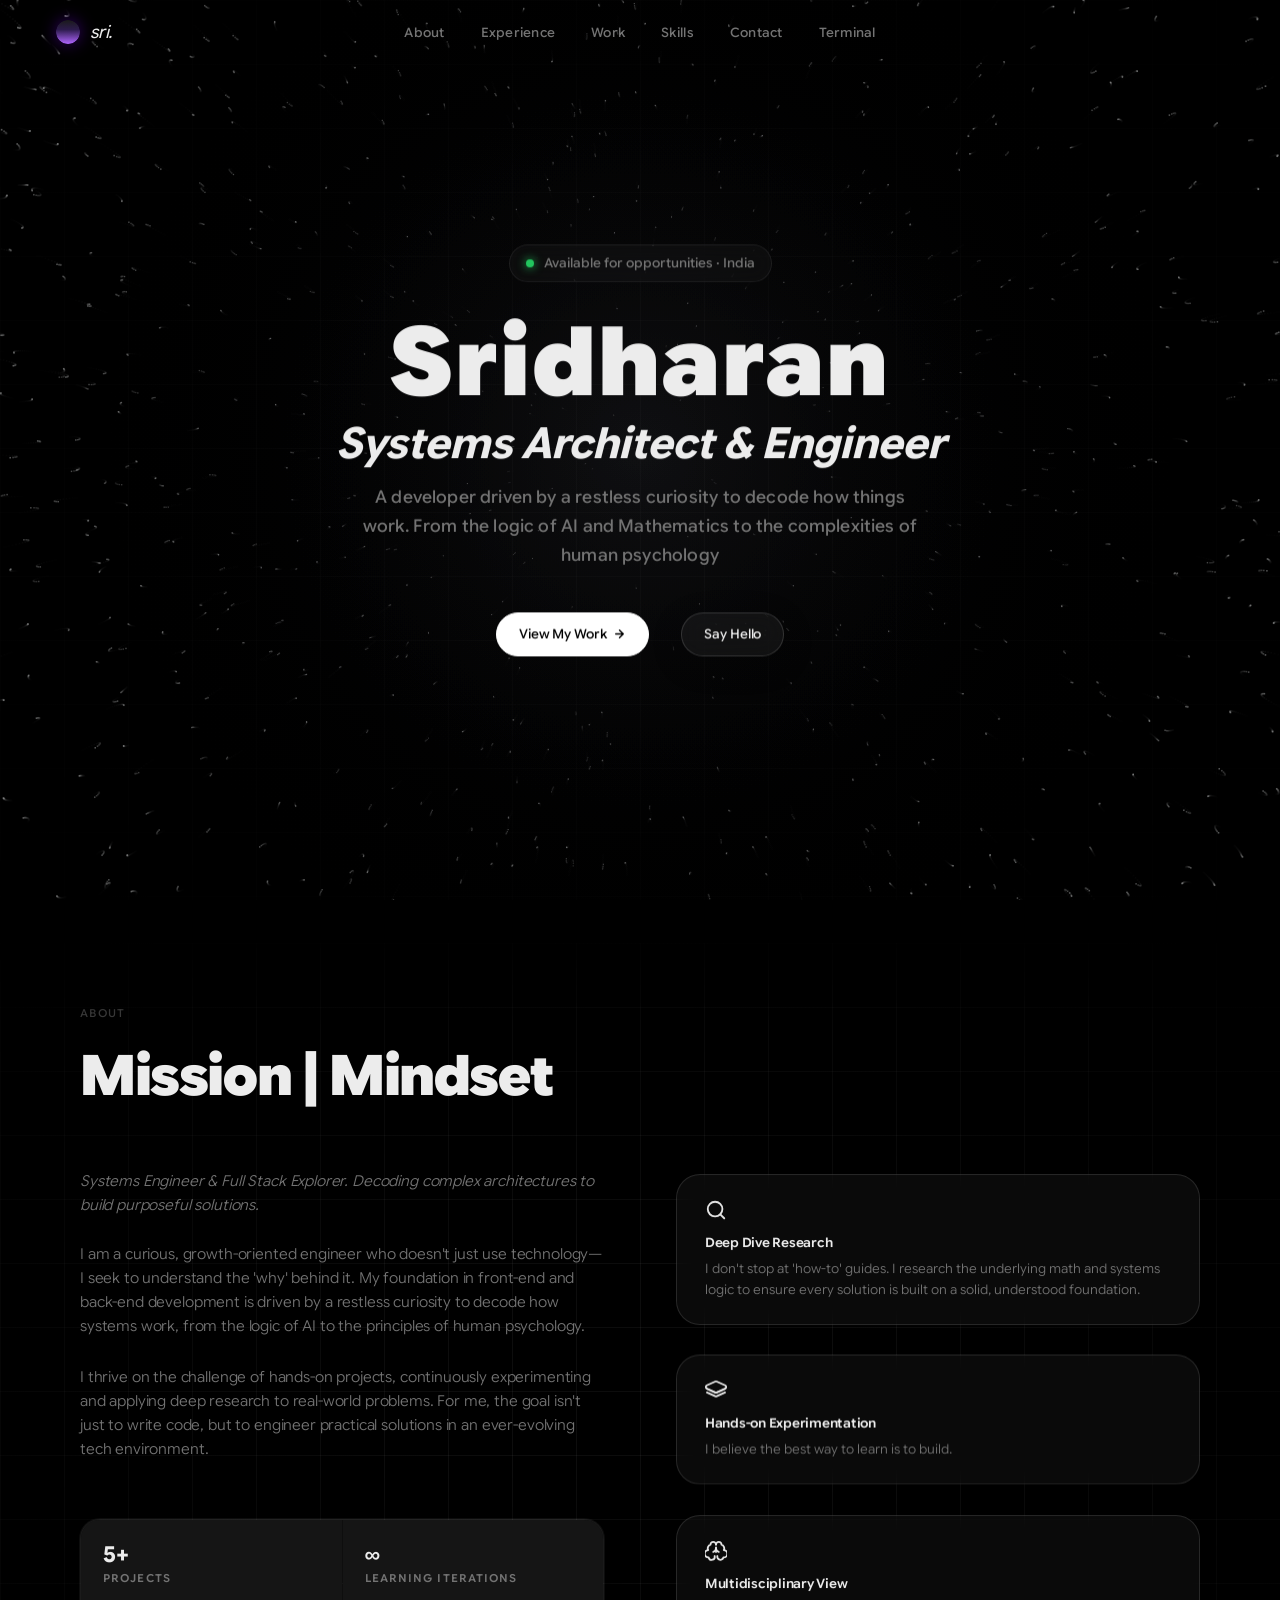
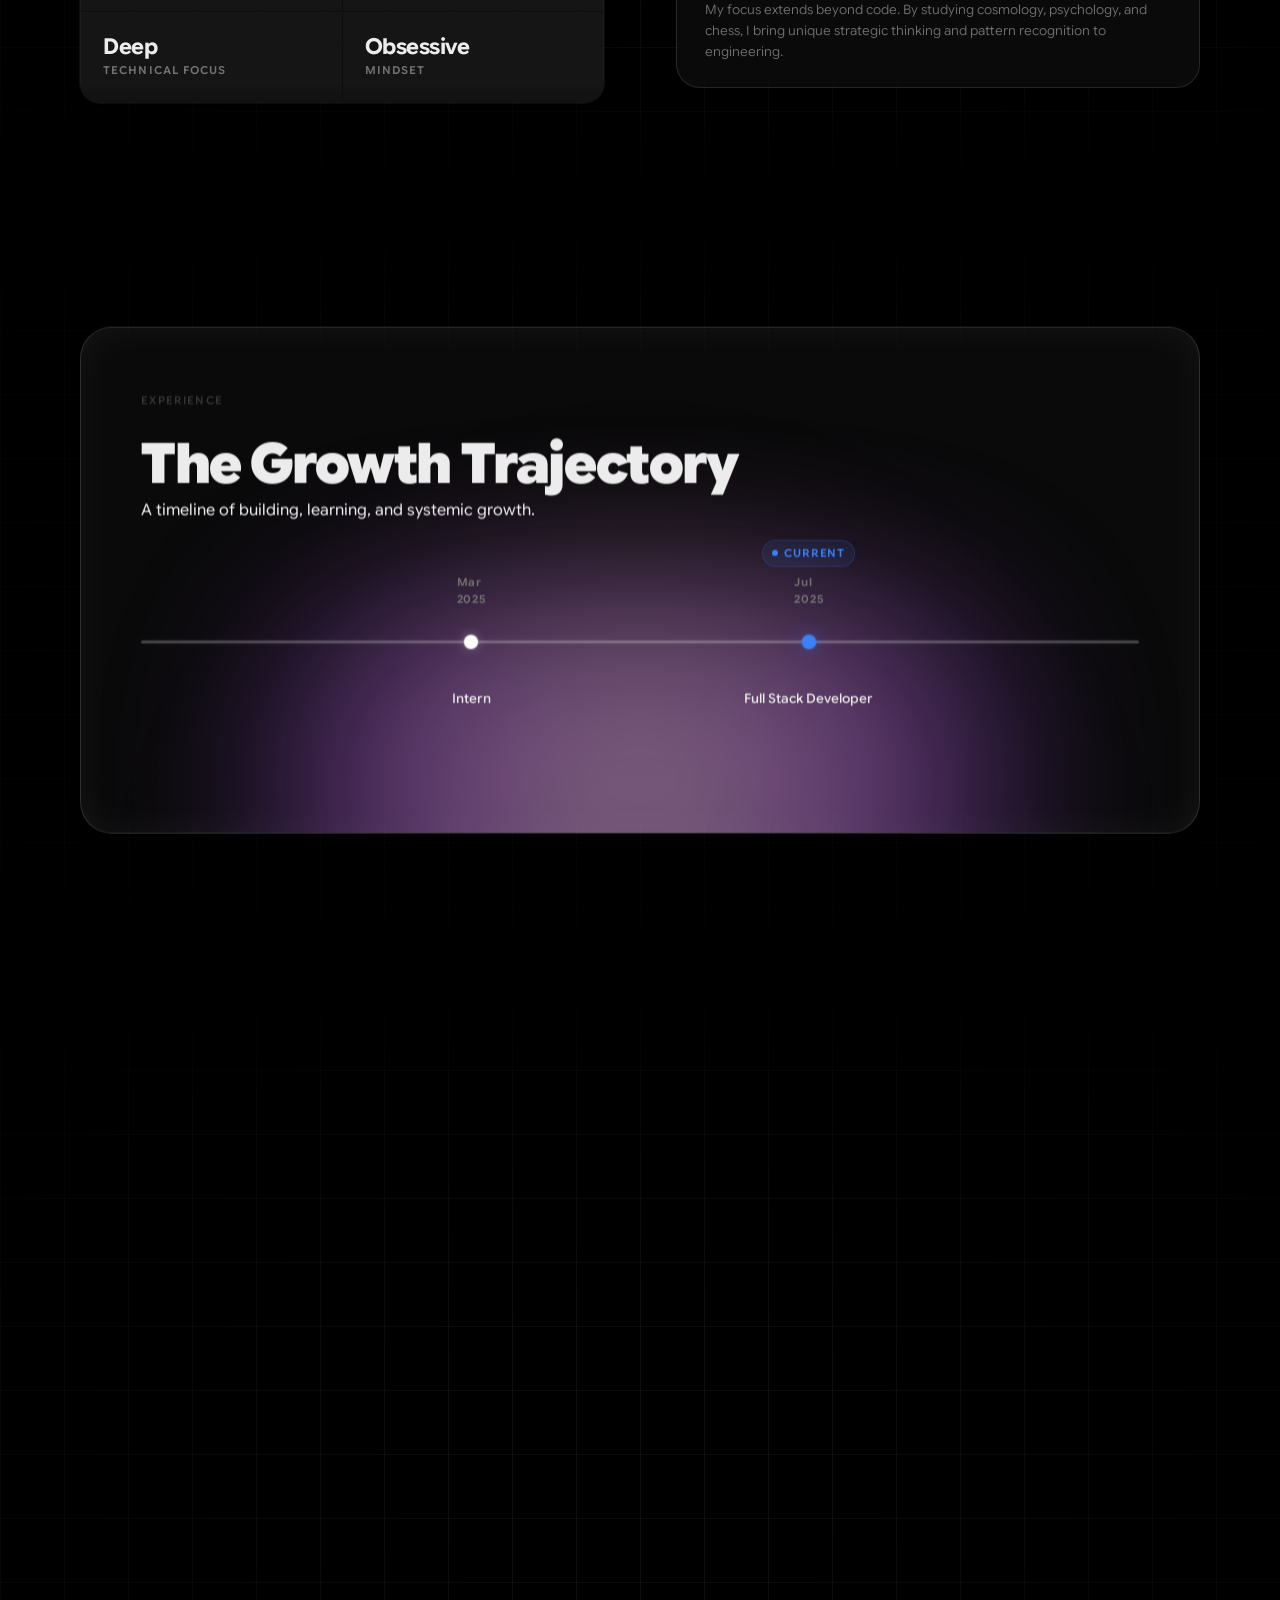
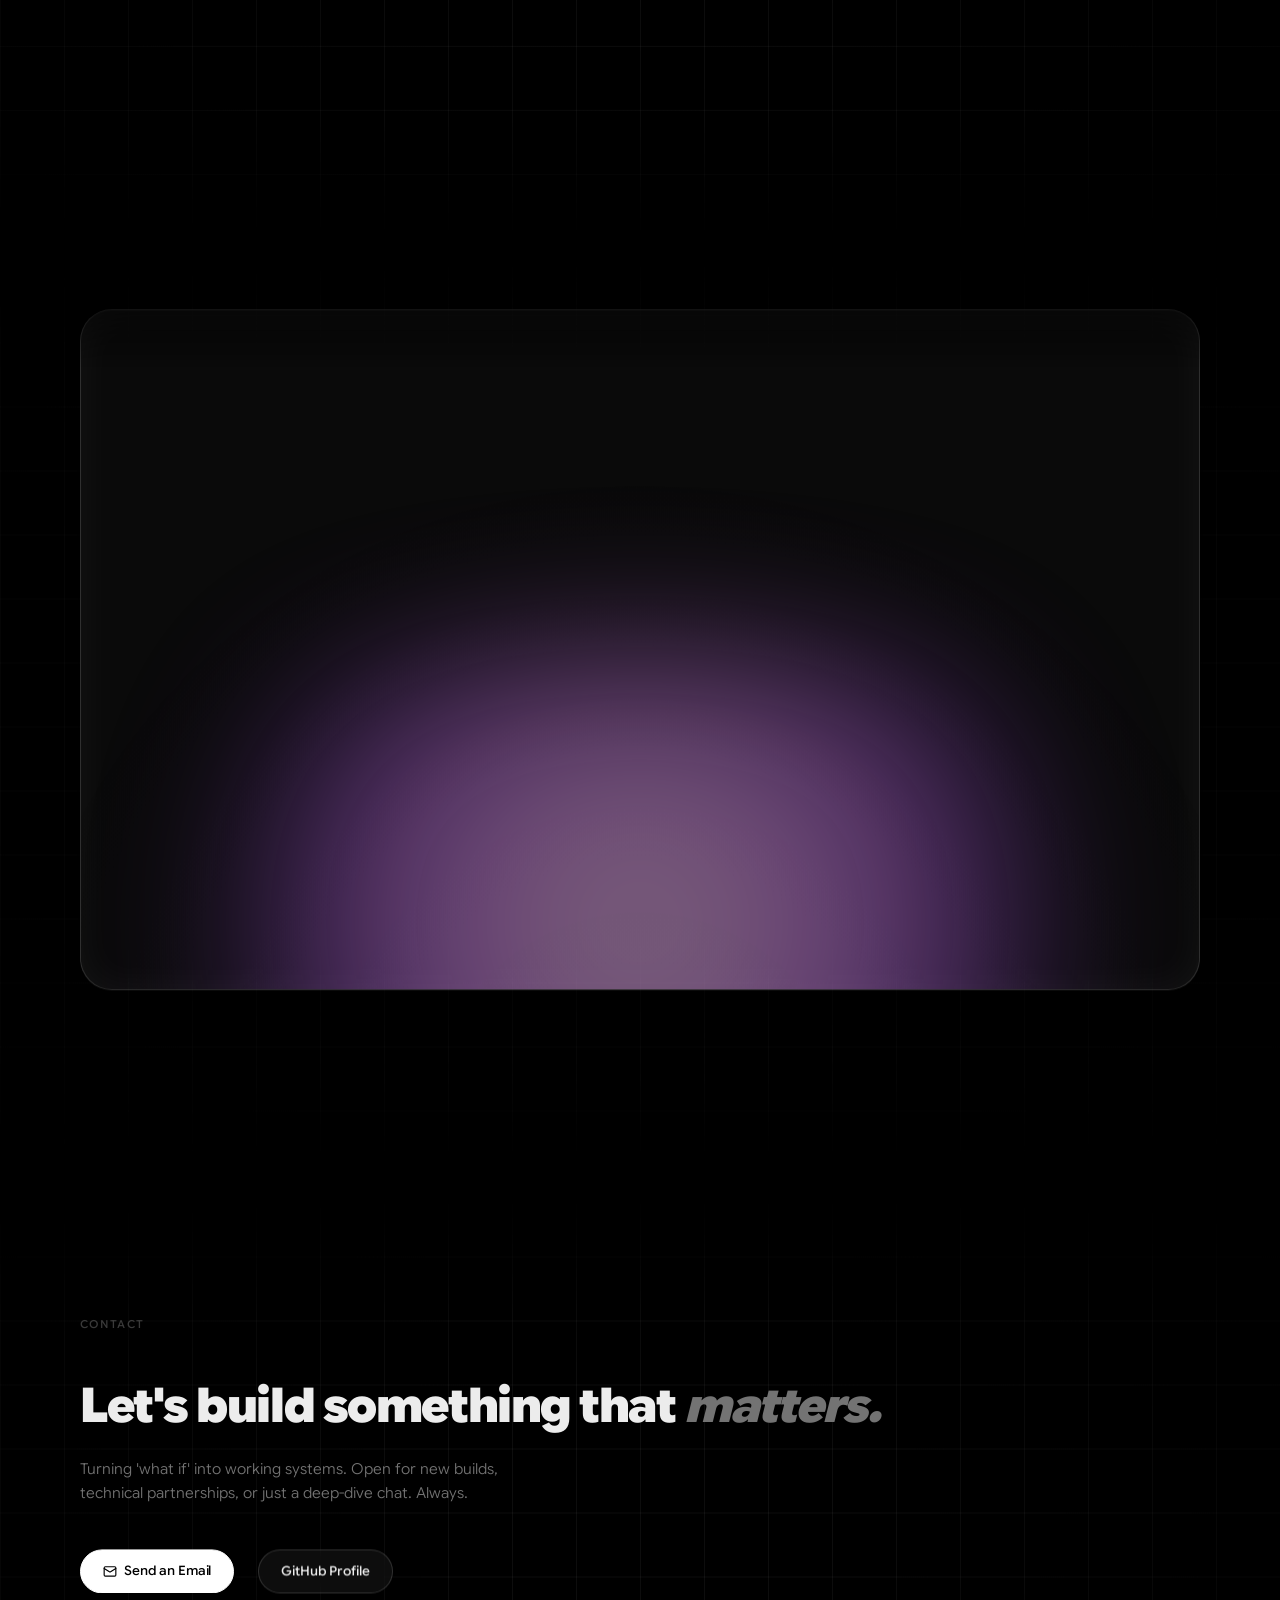
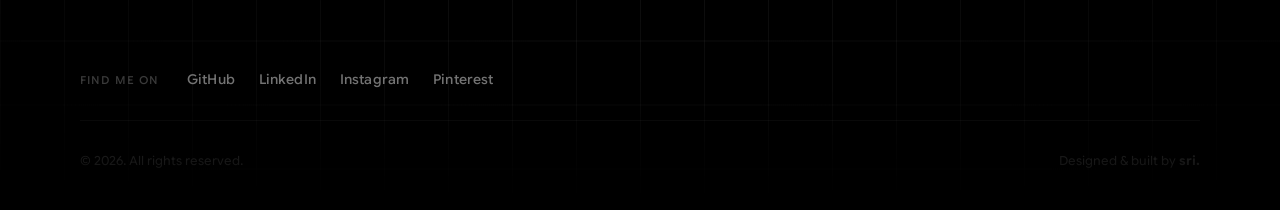
==== commit c2167ebe: "deploy_fix_navigation" ====
--- a/index.html
+++ b/index.html
@@ -26,5 +26,5 @@
   <style>@layer properties;@layer theme,base,components,utilities;@layer theme{:root{--font-sans:"Google Sans Flex", -apple-system, sans-serif;--font-mono:"JetBrains Mono", ui-monospace, SFMono-Regular, monospace;--color-neutral-500:oklch(55.6% 0 0);--spacing:.25rem;--text-xs:.75rem;--text-xs--line-height:calc(1 / .75);--ease-out:cubic-bezier(0, 0, .2, 1);--default-transition-duration:.15s;--default-transition-timing-function:cubic-bezier(.4, 0, .2, 1);--default-font-family:var(--font-sans);--default-mono-font-family:var(--font-mono)}}@layer base{*,:after,:before{box-sizing:border-box;margin:0;padding:0;border:0 solid}html{line-height:1.5;-webkit-text-size-adjust:100%;tab-size:4;font-family:var(--default-font-family, ui-sans-serif, system-ui, sans-serif, "Apple Color Emoji", "Segoe UI Emoji", "Segoe UI Symbol", "Noto Color Emoji");font-feature-settings:var(--default-font-feature-settings, normal);font-variation-settings:var(--default-font-variation-settings, normal);-webkit-tap-highlight-color:transparent}}@layer utilities{}@font-face{font-family:Google Sans Flex;src:url("./media/google-sans-flex-AEVEHQRN.woff2") format("woff2");font-weight:300 900;font-style:normal;font-display:swap}@font-face{font-family:JetBrains Mono;src:url("./media/jetbrains-mono-2TKUHYWA.woff2") format("woff2");font-weight:100 900;font-style:normal;font-display:swap}:root{--f-display:"Google Sans Flex", -apple-system, sans-serif;--f-body:"Google Sans Flex", -apple-system, sans-serif;--f-mono:"JetBrains Mono", "SF Mono", "Menlo", "Monaco", monospace;--ease-spring:cubic-bezier(.175, .885, .32, 1.275);--ease-out:cubic-bezier(.16, 1, .3, 1);--ease-inout:cubic-bezier(.4, 0, .2, 1);--fz-xs:11px;--fz-sm:13px;--fz-base:15px;--fz-lg:18px;--fz-xl:22px;--fz-2xl:clamp(24px, 4vw, 32px);--fz-3xl:clamp(32px, 6vw, 48px);--fz-4xl:clamp(48px, 9vw, 96px);--fw-light:300;--fw-reg:400;--fw-med:500;--fw-semi:600;--fw-bold:700;--lh-tight:1.1;--lh-heading:1.25;--lh-base:1.6;--max-w:1120px;--pad-x:clamp(20px, 5vw, 56px);--pad-y:clamp(80px, 10vw, 140px);--r-sm:8px;--r-md:14px;--r-lg:20px;--r-xl:28px;--r-2xl:40px;--bg:#000000;--bg-1:#0f0f0f;--bg-2:#151515;--bg-3:#1c1c1c;--bg-4:#242424;--bg-5:#2c2c2c;--line:rgba(255,255,255,.055);--line-hover:rgba(255,255,255,.11);--t1:#ececec;--t2:#737373;--t3:#3a3a3a;--t-inv:#0a0a0a;--dim-white:rgb(163, 163, 163);--blue:#3b82f6;--blue-dim:rgba(59,130,246,.1);--green:#22c55e;--amber:#f59e0b;--rose:#f43f5e;--sh-card:0 0 0 1px rgba(255,255,255,.05), 0 8px 40px rgba(0,0,0,.5);--sh-lift:0 0 0 1px rgba(255,255,255,.09), 0 24px 80px rgba(0,0,0,.7);--sh-glow:0 0 60px rgba(59,130,246,.08)}*,*:before,*:after{margin:0;padding:0;box-sizing:border-box}body{font-family:var(--f-body);background:var(--bg);color:var(--t1);-webkit-font-smoothing:antialiased;-moz-osx-font-smoothing:grayscale;overflow-x:hidden}*{scrollbar-width:thin;scrollbar-color:rgba(255,255,255,.08) transparent}@property --tw-rotate-x{syntax:"*";inherits:false;}@property --tw-rotate-y{syntax:"*";inherits:false;}@property --tw-rotate-z{syntax:"*";inherits:false;}@property --tw-skew-x{syntax:"*";inherits:false;}@property --tw-skew-y{syntax:"*";inherits:false;}@property --tw-border-style{syntax:"*";inherits:false;initial-value:solid;}@property --tw-blur{syntax:"*";inherits:false;}@property --tw-brightness{syntax:"*";inherits:false;}@property --tw-contrast{syntax:"*";inherits:false;}@property --tw-grayscale{syntax:"*";inherits:false;}@property --tw-hue-rotate{syntax:"*";inherits:false;}@property --tw-invert{syntax:"*";inherits:false;}@property --tw-opacity{syntax:"*";inherits:false;}@property --tw-saturate{syntax:"*";inherits:false;}@property --tw-sepia{syntax:"*";inherits:false;}@property --tw-drop-shadow{syntax:"*";inherits:false;}@property --tw-drop-shadow-color{syntax:"*";inherits:false;}@property --tw-drop-shadow-alpha{syntax:"<percentage>";inherits:false;initial-value:100%;}@property --tw-drop-shadow-size{syntax:"*";inherits:false;}@property --tw-backdrop-blur{syntax:"*";inherits:false;}@property --tw-backdrop-brightness{syntax:"*";inherits:false;}@property --tw-backdrop-contrast{syntax:"*";inherits:false;}@property --tw-backdrop-grayscale{syntax:"*";inherits:false;}@property --tw-backdrop-hue-rotate{syntax:"*";inherits:false;}@property --tw-backdrop-invert{syntax:"*";inherits:false;}@property --tw-backdrop-opacity{syntax:"*";inherits:false;}@property --tw-backdrop-saturate{syntax:"*";inherits:false;}@property --tw-backdrop-sepia{syntax:"*";inherits:false;}@layer properties{@supports ((-webkit-hyphens: none) and (not (margin-trim: inline))) or ((-moz-orient: inline) and (not (color:rgb(from red r g b)))){*,:before,:after{--tw-rotate-x:initial;--tw-rotate-y:initial;--tw-rotate-z:initial;--tw-skew-x:initial;--tw-skew-y:initial;--tw-border-style:solid;--tw-blur:initial;--tw-brightness:initial;--tw-contrast:initial;--tw-grayscale:initial;--tw-hue-rotate:initial;--tw-invert:initial;--tw-opacity:initial;--tw-saturate:initial;--tw-sepia:initial;--tw-drop-shadow:initial;--tw-drop-shadow-color:initial;--tw-drop-shadow-alpha:100%;--tw-drop-shadow-size:initial;--tw-backdrop-blur:initial;--tw-backdrop-brightness:initial;--tw-backdrop-contrast:initial;--tw-backdrop-grayscale:initial;--tw-backdrop-hue-rotate:initial;--tw-backdrop-invert:initial;--tw-backdrop-opacity:initial;--tw-backdrop-saturate:initial;--tw-backdrop-sepia:initial}}}</style><link rel="stylesheet" href="styles-QXHG7WNU.css" media="print" onload="this.media='all'"><noscript><link rel="stylesheet" href="styles-QXHG7WNU.css"></noscript></head>
   <body>
     <app-root></app-root>
-  <link rel="modulepreload" href="chunk-QDALRMRB.js"><script src="polyfills-B6TNHZQ6.js" type="module"></script><script src="main-YVI32KA4.js" type="module"></script></body>
+  <link rel="modulepreload" href="chunk-XDN3HJZ5.js"><script src="polyfills-B6TNHZQ6.js" type="module"></script><script src="main-ERRRY3SK.js" type="module"></script></body>
 </html>
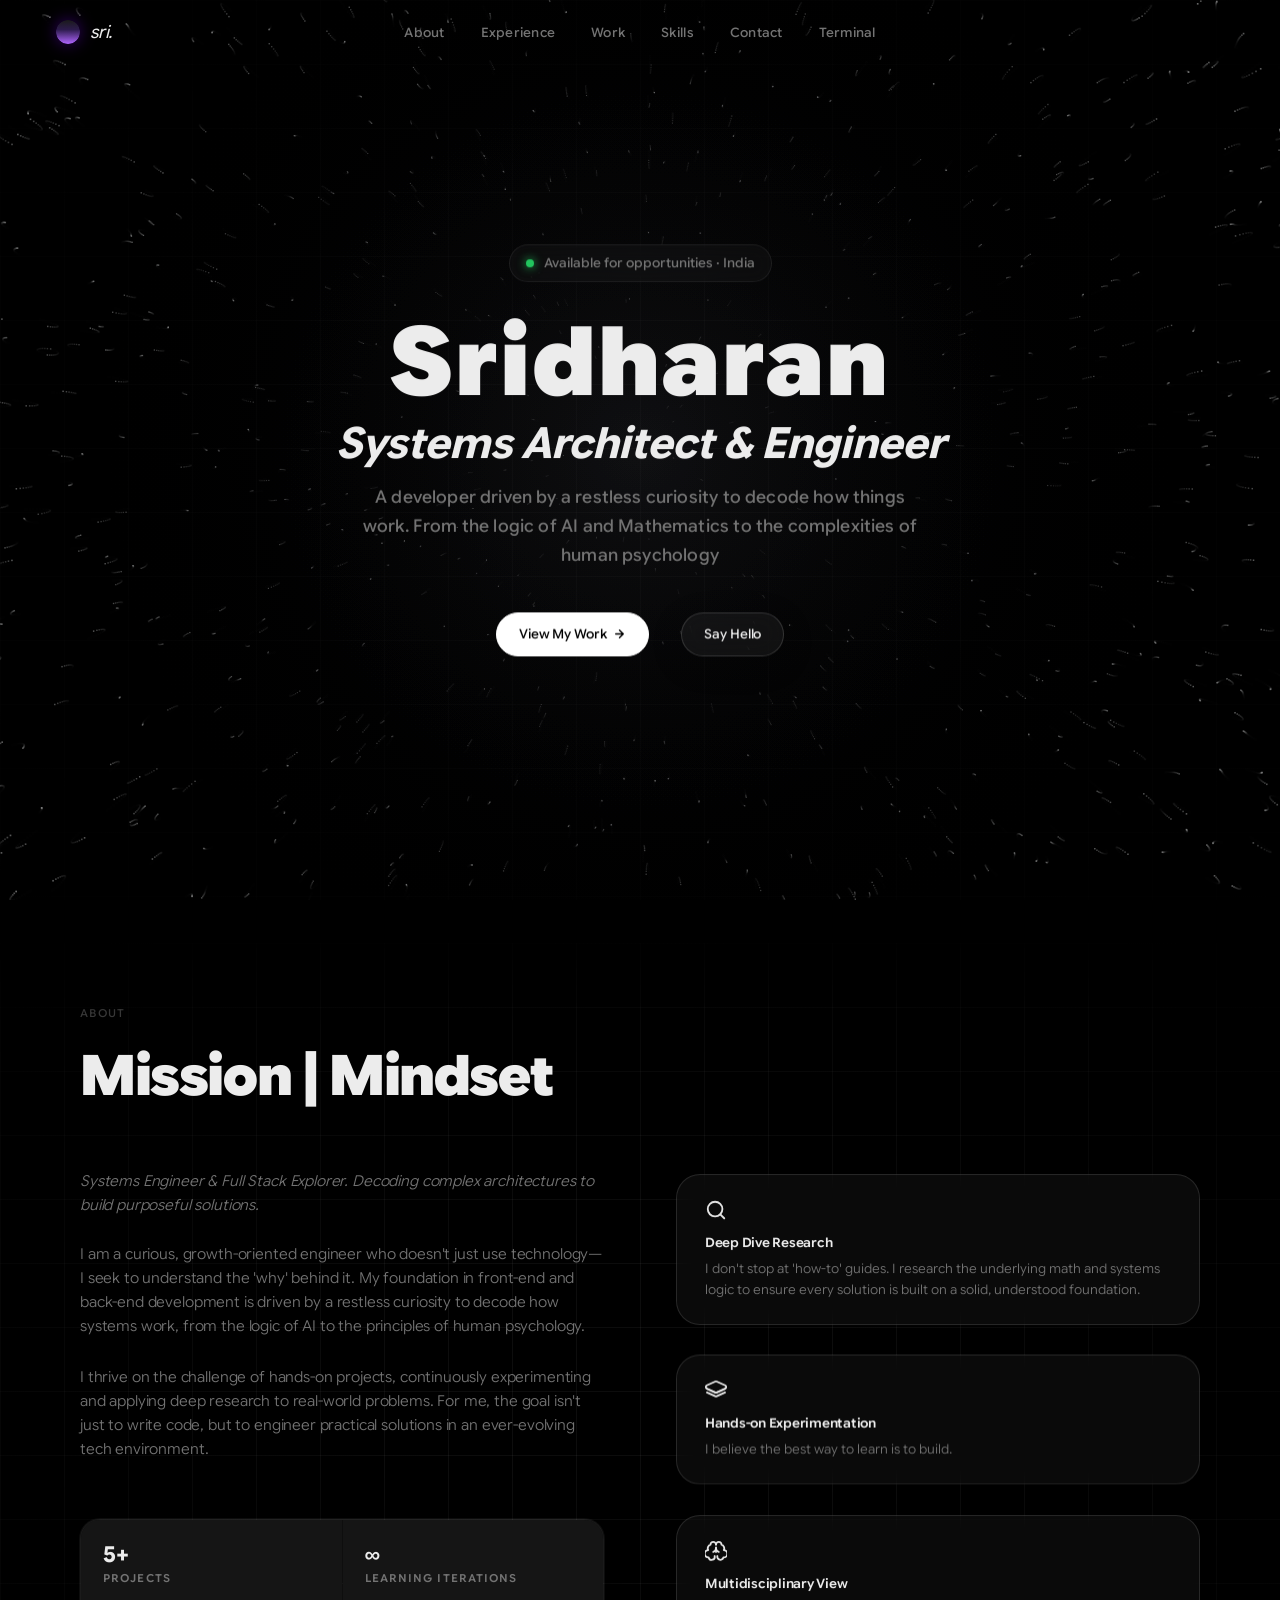
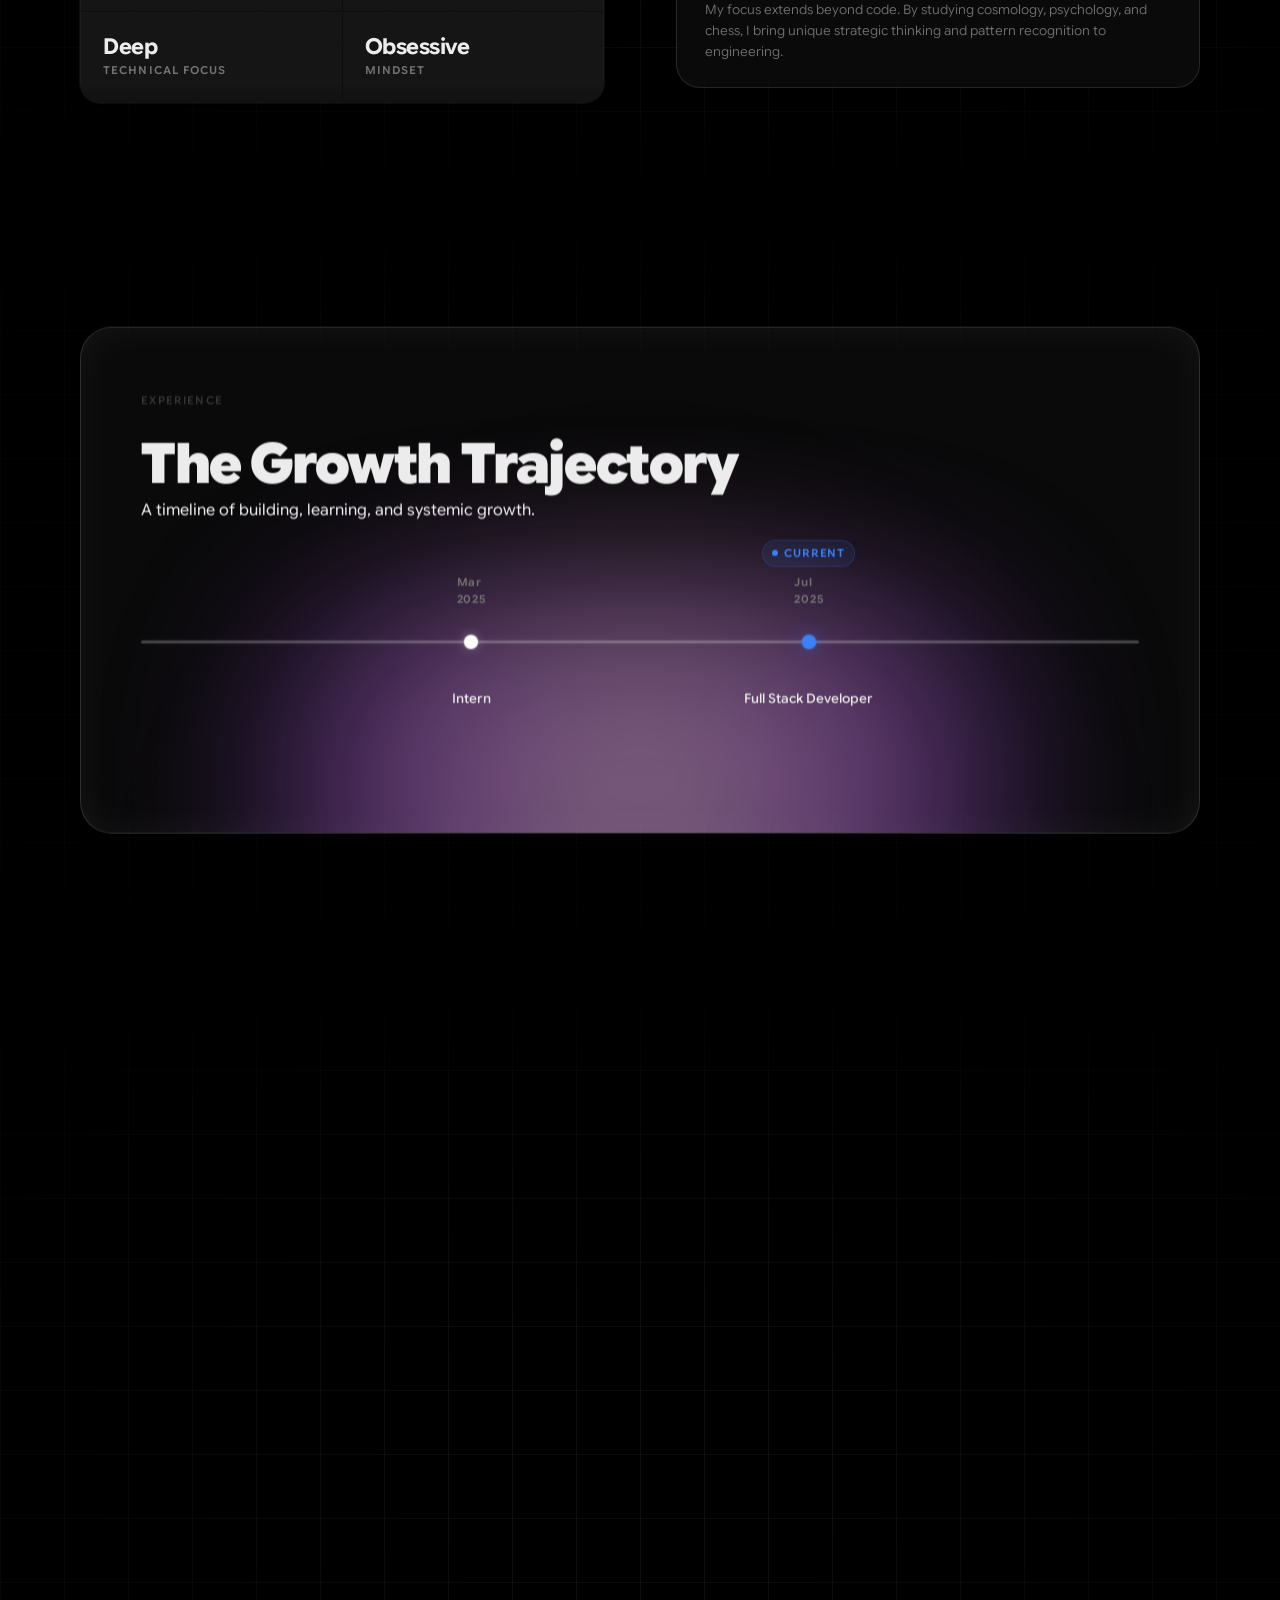
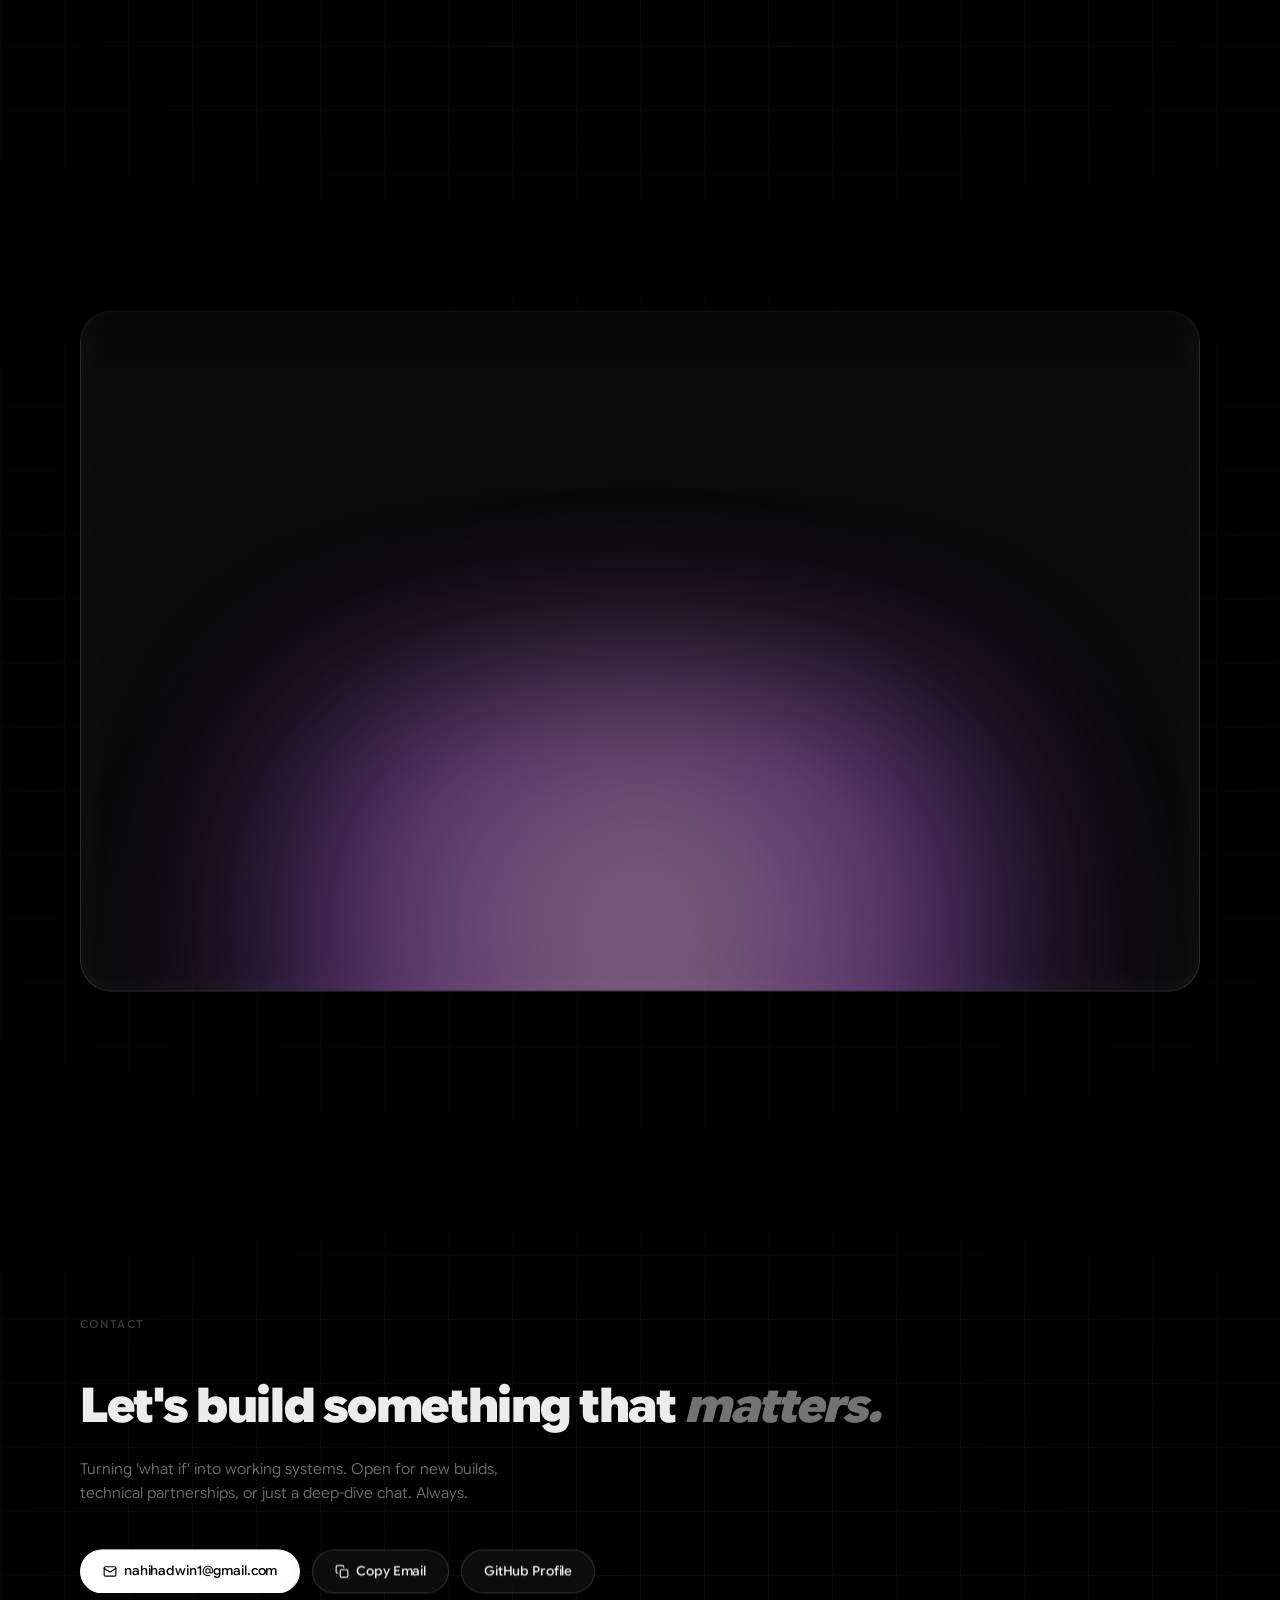
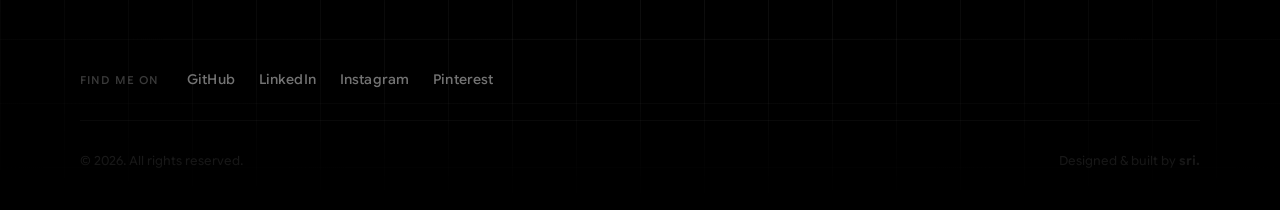
==== commit e62f5246: "deploy_fix_navigation" ====
--- a/index.html
+++ b/index.html
@@ -23,8 +23,8 @@
     <meta property="twitter:image" content="https://sri-code23.github.io/portfolio-ng/assets/og-image.png">
 
     <!-- Local Fonts Loaded in styles.css -->
-  <style>@layer properties;@layer theme,base,components,utilities;@layer theme{:root{--font-sans:"Google Sans Flex", -apple-system, sans-serif;--font-mono:"JetBrains Mono", ui-monospace, SFMono-Regular, monospace;--color-neutral-500:oklch(55.6% 0 0);--spacing:.25rem;--text-xs:.75rem;--text-xs--line-height:calc(1 / .75);--ease-out:cubic-bezier(0, 0, .2, 1);--default-transition-duration:.15s;--default-transition-timing-function:cubic-bezier(.4, 0, .2, 1);--default-font-family:var(--font-sans);--default-mono-font-family:var(--font-mono)}}@layer base{*,:after,:before{box-sizing:border-box;margin:0;padding:0;border:0 solid}html{line-height:1.5;-webkit-text-size-adjust:100%;tab-size:4;font-family:var(--default-font-family, ui-sans-serif, system-ui, sans-serif, "Apple Color Emoji", "Segoe UI Emoji", "Segoe UI Symbol", "Noto Color Emoji");font-feature-settings:var(--default-font-feature-settings, normal);font-variation-settings:var(--default-font-variation-settings, normal);-webkit-tap-highlight-color:transparent}}@layer utilities{}@font-face{font-family:Google Sans Flex;src:url("./media/google-sans-flex-AEVEHQRN.woff2") format("woff2");font-weight:300 900;font-style:normal;font-display:swap}@font-face{font-family:JetBrains Mono;src:url("./media/jetbrains-mono-2TKUHYWA.woff2") format("woff2");font-weight:100 900;font-style:normal;font-display:swap}:root{--f-display:"Google Sans Flex", -apple-system, sans-serif;--f-body:"Google Sans Flex", -apple-system, sans-serif;--f-mono:"JetBrains Mono", "SF Mono", "Menlo", "Monaco", monospace;--ease-spring:cubic-bezier(.175, .885, .32, 1.275);--ease-out:cubic-bezier(.16, 1, .3, 1);--ease-inout:cubic-bezier(.4, 0, .2, 1);--fz-xs:11px;--fz-sm:13px;--fz-base:15px;--fz-lg:18px;--fz-xl:22px;--fz-2xl:clamp(24px, 4vw, 32px);--fz-3xl:clamp(32px, 6vw, 48px);--fz-4xl:clamp(48px, 9vw, 96px);--fw-light:300;--fw-reg:400;--fw-med:500;--fw-semi:600;--fw-bold:700;--lh-tight:1.1;--lh-heading:1.25;--lh-base:1.6;--max-w:1120px;--pad-x:clamp(20px, 5vw, 56px);--pad-y:clamp(80px, 10vw, 140px);--r-sm:8px;--r-md:14px;--r-lg:20px;--r-xl:28px;--r-2xl:40px;--bg:#000000;--bg-1:#0f0f0f;--bg-2:#151515;--bg-3:#1c1c1c;--bg-4:#242424;--bg-5:#2c2c2c;--line:rgba(255,255,255,.055);--line-hover:rgba(255,255,255,.11);--t1:#ececec;--t2:#737373;--t3:#3a3a3a;--t-inv:#0a0a0a;--dim-white:rgb(163, 163, 163);--blue:#3b82f6;--blue-dim:rgba(59,130,246,.1);--green:#22c55e;--amber:#f59e0b;--rose:#f43f5e;--sh-card:0 0 0 1px rgba(255,255,255,.05), 0 8px 40px rgba(0,0,0,.5);--sh-lift:0 0 0 1px rgba(255,255,255,.09), 0 24px 80px rgba(0,0,0,.7);--sh-glow:0 0 60px rgba(59,130,246,.08)}*,*:before,*:after{margin:0;padding:0;box-sizing:border-box}body{font-family:var(--f-body);background:var(--bg);color:var(--t1);-webkit-font-smoothing:antialiased;-moz-osx-font-smoothing:grayscale;overflow-x:hidden}*{scrollbar-width:thin;scrollbar-color:rgba(255,255,255,.08) transparent}@property --tw-rotate-x{syntax:"*";inherits:false;}@property --tw-rotate-y{syntax:"*";inherits:false;}@property --tw-rotate-z{syntax:"*";inherits:false;}@property --tw-skew-x{syntax:"*";inherits:false;}@property --tw-skew-y{syntax:"*";inherits:false;}@property --tw-border-style{syntax:"*";inherits:false;initial-value:solid;}@property --tw-blur{syntax:"*";inherits:false;}@property --tw-brightness{syntax:"*";inherits:false;}@property --tw-contrast{syntax:"*";inherits:false;}@property --tw-grayscale{syntax:"*";inherits:false;}@property --tw-hue-rotate{syntax:"*";inherits:false;}@property --tw-invert{syntax:"*";inherits:false;}@property --tw-opacity{syntax:"*";inherits:false;}@property --tw-saturate{syntax:"*";inherits:false;}@property --tw-sepia{syntax:"*";inherits:false;}@property --tw-drop-shadow{syntax:"*";inherits:false;}@property --tw-drop-shadow-color{syntax:"*";inherits:false;}@property --tw-drop-shadow-alpha{syntax:"<percentage>";inherits:false;initial-value:100%;}@property --tw-drop-shadow-size{syntax:"*";inherits:false;}@property --tw-backdrop-blur{syntax:"*";inherits:false;}@property --tw-backdrop-brightness{syntax:"*";inherits:false;}@property --tw-backdrop-contrast{syntax:"*";inherits:false;}@property --tw-backdrop-grayscale{syntax:"*";inherits:false;}@property --tw-backdrop-hue-rotate{syntax:"*";inherits:false;}@property --tw-backdrop-invert{syntax:"*";inherits:false;}@property --tw-backdrop-opacity{syntax:"*";inherits:false;}@property --tw-backdrop-saturate{syntax:"*";inherits:false;}@property --tw-backdrop-sepia{syntax:"*";inherits:false;}@layer properties{@supports ((-webkit-hyphens: none) and (not (margin-trim: inline))) or ((-moz-orient: inline) and (not (color:rgb(from red r g b)))){*,:before,:after{--tw-rotate-x:initial;--tw-rotate-y:initial;--tw-rotate-z:initial;--tw-skew-x:initial;--tw-skew-y:initial;--tw-border-style:solid;--tw-blur:initial;--tw-brightness:initial;--tw-contrast:initial;--tw-grayscale:initial;--tw-hue-rotate:initial;--tw-invert:initial;--tw-opacity:initial;--tw-saturate:initial;--tw-sepia:initial;--tw-drop-shadow:initial;--tw-drop-shadow-color:initial;--tw-drop-shadow-alpha:100%;--tw-drop-shadow-size:initial;--tw-backdrop-blur:initial;--tw-backdrop-brightness:initial;--tw-backdrop-contrast:initial;--tw-backdrop-grayscale:initial;--tw-backdrop-hue-rotate:initial;--tw-backdrop-invert:initial;--tw-backdrop-opacity:initial;--tw-backdrop-saturate:initial;--tw-backdrop-sepia:initial}}}</style><link rel="stylesheet" href="styles-QXHG7WNU.css" media="print" onload="this.media='all'"><noscript><link rel="stylesheet" href="styles-QXHG7WNU.css"></noscript></head>
+  <style>@layer properties;@layer theme,base,components,utilities;@layer theme{:root{--font-sans:"Google Sans Flex", -apple-system, sans-serif;--font-mono:"JetBrains Mono", ui-monospace, SFMono-Regular, monospace;--color-neutral-500:oklch(55.6% 0 0);--spacing:.25rem;--text-xs:.75rem;--text-xs--line-height:calc(1 / .75);--ease-out:cubic-bezier(0, 0, .2, 1);--default-transition-duration:.15s;--default-transition-timing-function:cubic-bezier(.4, 0, .2, 1);--default-font-family:var(--font-sans);--default-mono-font-family:var(--font-mono)}}@layer base{*,:after,:before{box-sizing:border-box;margin:0;padding:0;border:0 solid}html{line-height:1.5;-webkit-text-size-adjust:100%;tab-size:4;font-family:var(--default-font-family, ui-sans-serif, system-ui, sans-serif, "Apple Color Emoji", "Segoe UI Emoji", "Segoe UI Symbol", "Noto Color Emoji");font-feature-settings:var(--default-font-feature-settings, normal);font-variation-settings:var(--default-font-variation-settings, normal);-webkit-tap-highlight-color:transparent}}@layer utilities{}@font-face{font-family:Google Sans Flex;src:url("./media/google-sans-flex-AEVEHQRN.woff2") format("woff2");font-weight:300 900;font-style:normal;font-display:swap}@font-face{font-family:JetBrains Mono;src:url("./media/jetbrains-mono-2TKUHYWA.woff2") format("woff2");font-weight:100 900;font-style:normal;font-display:swap}:root{--f-display:"Google Sans Flex", -apple-system, sans-serif;--f-body:"Google Sans Flex", -apple-system, sans-serif;--f-mono:"JetBrains Mono", "SF Mono", "Menlo", "Monaco", monospace;--ease-spring:cubic-bezier(.175, .885, .32, 1.275);--ease-out:cubic-bezier(.16, 1, .3, 1);--ease-inout:cubic-bezier(.4, 0, .2, 1);--fz-xs:11px;--fz-sm:13px;--fz-base:15px;--fz-lg:18px;--fz-xl:22px;--fz-2xl:clamp(24px, 4vw, 32px);--fz-3xl:clamp(32px, 6vw, 48px);--fz-4xl:clamp(48px, 9vw, 96px);--fw-light:300;--fw-reg:400;--fw-med:500;--fw-semi:600;--fw-bold:700;--lh-tight:1.1;--lh-heading:1.25;--lh-base:1.6;--max-w:1120px;--pad-x:clamp(20px, 5vw, 56px);--pad-y:clamp(80px, 10vw, 140px);--r-sm:8px;--r-md:14px;--r-lg:20px;--r-xl:28px;--r-2xl:40px;--bg:#000000;--bg-1:#0f0f0f;--bg-2:#151515;--bg-3:#1c1c1c;--bg-4:#242424;--bg-5:#2c2c2c;--line:rgba(255,255,255,.055);--line-hover:rgba(255,255,255,.11);--t1:#ececec;--t2:#737373;--t3:#3a3a3a;--t-inv:#0a0a0a;--dim-white:rgb(163, 163, 163);--blue:#3b82f6;--blue-dim:rgba(59,130,246,.1);--green:#22c55e;--amber:#f59e0b;--rose:#f43f5e;--sh-card:0 0 0 1px rgba(255,255,255,.05), 0 8px 40px rgba(0,0,0,.5);--sh-lift:0 0 0 1px rgba(255,255,255,.09), 0 24px 80px rgba(0,0,0,.7);--sh-glow:0 0 60px rgba(59,130,246,.08)}*,*:before,*:after{margin:0;padding:0;box-sizing:border-box}body{font-family:var(--f-body);background:var(--bg);color:var(--t1);-webkit-font-smoothing:antialiased;-moz-osx-font-smoothing:grayscale;overflow-x:hidden}*{scrollbar-width:thin;scrollbar-color:rgba(255,255,255,.08) transparent}@property --tw-rotate-x{syntax:"*";inherits:false;}@property --tw-rotate-y{syntax:"*";inherits:false;}@property --tw-rotate-z{syntax:"*";inherits:false;}@property --tw-skew-x{syntax:"*";inherits:false;}@property --tw-skew-y{syntax:"*";inherits:false;}@property --tw-border-style{syntax:"*";inherits:false;initial-value:solid;}@property --tw-blur{syntax:"*";inherits:false;}@property --tw-brightness{syntax:"*";inherits:false;}@property --tw-contrast{syntax:"*";inherits:false;}@property --tw-grayscale{syntax:"*";inherits:false;}@property --tw-hue-rotate{syntax:"*";inherits:false;}@property --tw-invert{syntax:"*";inherits:false;}@property --tw-opacity{syntax:"*";inherits:false;}@property --tw-saturate{syntax:"*";inherits:false;}@property --tw-sepia{syntax:"*";inherits:false;}@property --tw-drop-shadow{syntax:"*";inherits:false;}@property --tw-drop-shadow-color{syntax:"*";inherits:false;}@property --tw-drop-shadow-alpha{syntax:"<percentage>";inherits:false;initial-value:100%;}@property --tw-drop-shadow-size{syntax:"*";inherits:false;}@property --tw-backdrop-blur{syntax:"*";inherits:false;}@property --tw-backdrop-brightness{syntax:"*";inherits:false;}@property --tw-backdrop-contrast{syntax:"*";inherits:false;}@property --tw-backdrop-grayscale{syntax:"*";inherits:false;}@property --tw-backdrop-hue-rotate{syntax:"*";inherits:false;}@property --tw-backdrop-invert{syntax:"*";inherits:false;}@property --tw-backdrop-opacity{syntax:"*";inherits:false;}@property --tw-backdrop-saturate{syntax:"*";inherits:false;}@property --tw-backdrop-sepia{syntax:"*";inherits:false;}@layer properties{@supports ((-webkit-hyphens: none) and (not (margin-trim: inline))) or ((-moz-orient: inline) and (not (color:rgb(from red r g b)))){*,:before,:after{--tw-rotate-x:initial;--tw-rotate-y:initial;--tw-rotate-z:initial;--tw-skew-x:initial;--tw-skew-y:initial;--tw-border-style:solid;--tw-blur:initial;--tw-brightness:initial;--tw-contrast:initial;--tw-grayscale:initial;--tw-hue-rotate:initial;--tw-invert:initial;--tw-opacity:initial;--tw-saturate:initial;--tw-sepia:initial;--tw-drop-shadow:initial;--tw-drop-shadow-color:initial;--tw-drop-shadow-alpha:100%;--tw-drop-shadow-size:initial;--tw-backdrop-blur:initial;--tw-backdrop-brightness:initial;--tw-backdrop-contrast:initial;--tw-backdrop-grayscale:initial;--tw-backdrop-hue-rotate:initial;--tw-backdrop-invert:initial;--tw-backdrop-opacity:initial;--tw-backdrop-saturate:initial;--tw-backdrop-sepia:initial}}}</style><link rel="stylesheet" href="styles-XBZLS32R.css" media="print" onload="this.media='all'"><noscript><link rel="stylesheet" href="styles-XBZLS32R.css"></noscript></head>
   <body>
     <app-root></app-root>
-  <link rel="modulepreload" href="chunk-XDN3HJZ5.js"><script src="polyfills-B6TNHZQ6.js" type="module"></script><script src="main-ERRRY3SK.js" type="module"></script></body>
+  <link rel="modulepreload" href="chunk-XDN3HJZ5.js"><script src="polyfills-B6TNHZQ6.js" type="module"></script><script src="main-FQHFU35T.js" type="module"></script></body>
 </html>
--- a/styles-XBZLS32R.css
+++ b/styles-XBZLS32R.css
@@ -0,0 +1 @@
+@layer properties;@layer theme,base,components,utilities;@layer theme{:root,:host{--font-sans: "Google Sans Flex", -apple-system, sans-serif;--font-mono: "JetBrains Mono", ui-monospace, SFMono-Regular, monospace;--color-neutral-500: oklch(55.6% 0 0);--spacing: .25rem;--text-xs: .75rem;--text-xs--line-height: calc(1 / .75);--ease-out: cubic-bezier(0, 0, .2, 1);--default-transition-duration: .15s;--default-transition-timing-function: cubic-bezier(.4, 0, .2, 1);--default-font-family: var(--font-sans);--default-mono-font-family: var(--font-mono)}}@layer base{*,:after,:before,::backdrop,::file-selector-button{box-sizing:border-box;margin:0;padding:0;border:0 solid}html,:host{line-height:1.5;-webkit-text-size-adjust:100%;tab-size:4;font-family:var(--default-font-family, ui-sans-serif, system-ui, sans-serif, "Apple Color Emoji", "Segoe UI Emoji", "Segoe UI Symbol", "Noto Color Emoji");font-feature-settings:var(--default-font-feature-settings, normal);font-variation-settings:var(--default-font-variation-settings, normal);-webkit-tap-highlight-color:transparent}hr{height:0;color:inherit;border-top-width:1px}abbr:where([title]){-webkit-text-decoration:underline dotted;text-decoration:underline dotted}h1,h2,h3,h4,h5,h6{font-size:inherit;font-weight:inherit}a{color:inherit;-webkit-text-decoration:inherit;text-decoration:inherit}b,strong{font-weight:bolder}code,kbd,samp,pre{font-family:var(--default-mono-font-family, ui-monospace, SFMono-Regular, Menlo, Monaco, Consolas, "Liberation Mono", "Courier New", monospace);font-feature-settings:var(--default-mono-font-feature-settings, normal);font-variation-settings:var(--default-mono-font-variation-settings, normal);font-size:1em}small{font-size:80%}sub,sup{font-size:75%;line-height:0;position:relative;vertical-align:baseline}sub{bottom:-.25em}sup{top:-.5em}table{text-indent:0;border-color:inherit;border-collapse:collapse}:-moz-focusring{outline:auto}progress{vertical-align:baseline}summary{display:list-item}ol,ul,menu{list-style:none}img,svg,video,canvas,audio,iframe,embed,object{display:block;vertical-align:middle}img,video{max-width:100%;height:auto}button,input,select,optgroup,textarea,::file-selector-button{font:inherit;font-feature-settings:inherit;font-variation-settings:inherit;letter-spacing:inherit;color:inherit;border-radius:0;background-color:transparent;opacity:1}:where(select:is([multiple],[size])) optgroup{font-weight:bolder}:where(select:is([multiple],[size])) optgroup option{padding-inline-start:20px}::file-selector-button{margin-inline-end:4px}::placeholder{opacity:1}@supports (not (-webkit-appearance: -apple-pay-button)) or (contain-intrinsic-size: 1px){::placeholder{color:currentcolor;@supports (color: color-mix(in lab,red,red)){color:color-mix(in oklab,currentcolor 50%,transparent)}}}textarea{resize:vertical}::-webkit-search-decoration{-webkit-appearance:none}::-webkit-date-and-time-value{min-height:1lh;text-align:inherit}::-webkit-datetime-edit{display:inline-flex}::-webkit-datetime-edit-fields-wrapper{padding:0}::-webkit-datetime-edit,::-webkit-datetime-edit-year-field,::-webkit-datetime-edit-month-field,::-webkit-datetime-edit-day-field,::-webkit-datetime-edit-hour-field,::-webkit-datetime-edit-minute-field,::-webkit-datetime-edit-second-field,::-webkit-datetime-edit-millisecond-field,::-webkit-datetime-edit-meridiem-field{padding-block:0}::-webkit-calendar-picker-indicator{line-height:1}:-moz-ui-invalid{box-shadow:none}button,input:where([type=button],[type=reset],[type=submit]),::file-selector-button{appearance:button}::-webkit-inner-spin-button,::-webkit-outer-spin-button{height:auto}[hidden]:where(:not([hidden=until-found])){display:none!important}}@layer utilities{.visible{visibility:visible}.fixed{position:fixed}.relative{position:relative}.static{position:static}.sticky{position:sticky}.start{inset-inline-start:var(--spacing)}.container{width:100%;@media (width >= 40rem){max-width:40rem}@media (width >= 48rem){max-width:48rem}@media (width >= 64rem){max-width:64rem}@media (width >= 80rem){max-width:80rem}@media (width >= 96rem){max-width:96rem}}.block{display:block}.grid{display:grid}.hidden{display:none}.transform{transform:var(--tw-rotate-x,) var(--tw-rotate-y,) var(--tw-rotate-z,) var(--tw-skew-x,) var(--tw-skew-y,)}.flex-wrap{flex-wrap:wrap}.border{border-style:var(--tw-border-style);border-width:1px}.text-xs{font-size:var(--text-xs);line-height:var(--tw-leading, var(--text-xs--line-height))}.text-neutral-500{color:var(--color-neutral-500)}.underline{text-decoration-line:underline}.blur{--tw-blur: blur(8px);filter:var(--tw-blur,) var(--tw-brightness,) var(--tw-contrast,) var(--tw-grayscale,) var(--tw-hue-rotate,) var(--tw-invert,) var(--tw-saturate,) var(--tw-sepia,) var(--tw-drop-shadow,)}.filter{filter:var(--tw-blur,) var(--tw-brightness,) var(--tw-contrast,) var(--tw-grayscale,) var(--tw-hue-rotate,) var(--tw-invert,) var(--tw-saturate,) var(--tw-sepia,) var(--tw-drop-shadow,)}.backdrop-filter{-webkit-backdrop-filter:var(--tw-backdrop-blur,) var(--tw-backdrop-brightness,) var(--tw-backdrop-contrast,) var(--tw-backdrop-grayscale,) var(--tw-backdrop-hue-rotate,) var(--tw-backdrop-invert,) var(--tw-backdrop-opacity,) var(--tw-backdrop-saturate,) var(--tw-backdrop-sepia,);backdrop-filter:var(--tw-backdrop-blur,) var(--tw-backdrop-brightness,) var(--tw-backdrop-contrast,) var(--tw-backdrop-grayscale,) var(--tw-backdrop-hue-rotate,) var(--tw-backdrop-invert,) var(--tw-backdrop-opacity,) var(--tw-backdrop-saturate,) var(--tw-backdrop-sepia,)}.transition{transition-property:color,background-color,border-color,outline-color,text-decoration-color,fill,stroke,--tw-gradient-from,--tw-gradient-via,--tw-gradient-to,opacity,box-shadow,transform,translate,scale,rotate,filter,-webkit-backdrop-filter,backdrop-filter,display,content-visibility,overlay,pointer-events;transition-timing-function:var(--tw-ease, var(--default-transition-timing-function));transition-duration:var(--tw-duration, var(--default-transition-duration))}}@font-face{font-family:Google Sans Flex;src:url("./media/google-sans-flex-AEVEHQRN.woff2") format("woff2");font-weight:300 900;font-style:normal;font-display:swap}@font-face{font-family:JetBrains Mono;src:url("./media/jetbrains-mono-2TKUHYWA.woff2") format("woff2");font-weight:100 900;font-style:normal;font-display:swap}:root{--f-display: "Google Sans Flex", -apple-system, sans-serif;--f-body: "Google Sans Flex", -apple-system, sans-serif;--f-mono: "JetBrains Mono", "SF Mono", "Menlo", "Monaco", monospace;--ease-spring: cubic-bezier(.175, .885, .32, 1.275);--ease-out: cubic-bezier(.16, 1, .3, 1);--ease-inout: cubic-bezier(.4, 0, .2, 1);--fz-xs: 11px;--fz-sm: 13px;--fz-base: 15px;--fz-lg: 18px;--fz-xl: 22px;--fz-2xl: clamp(24px, 4vw, 32px);--fz-3xl: clamp(32px, 6vw, 48px);--fz-4xl: clamp(48px, 9vw, 96px);--fw-light: 300;--fw-reg: 400;--fw-med: 500;--fw-semi: 600;--fw-bold: 700;--lh-tight: 1.1;--lh-heading: 1.25;--lh-base: 1.6;--max-w: 1120px;--pad-x: clamp(20px, 5vw, 56px);--pad-y: clamp(80px, 10vw, 140px);--r-sm: 8px;--r-md: 14px;--r-lg: 20px;--r-xl: 28px;--r-2xl: 40px;--bg: #000000;--bg-1: #0f0f0f;--bg-2: #151515;--bg-3: #1c1c1c;--bg-4: #242424;--bg-5: #2c2c2c;--line: rgba(255,255,255,.055);--line-hover: rgba(255,255,255,.11);--t1: #ececec;--t2: #737373;--t3: #3a3a3a;--t-inv: #0a0a0a;--dim-white: rgb(163, 163, 163);--blue: #3b82f6;--blue-dim: rgba(59,130,246,.1);--green: #22c55e;--amber: #f59e0b;--rose: #f43f5e;--sh-card: 0 0 0 1px rgba(255,255,255,.05), 0 8px 40px rgba(0,0,0,.5);--sh-lift: 0 0 0 1px rgba(255,255,255,.09), 0 24px 80px rgba(0,0,0,.7);--sh-glow: 0 0 60px rgba(59,130,246,.08)}*,*:before,*:after{margin:0;padding:0;box-sizing:border-box}::selection{background:#94a3b84d;color:#fff}body{font-family:var(--f-body);background:var(--bg);color:var(--t1);-webkit-font-smoothing:antialiased;-moz-osx-font-smoothing:grayscale;overflow-x:hidden}::-webkit-scrollbar{width:8px;height:8px}::-webkit-scrollbar-track{background:transparent}::-webkit-scrollbar-thumb{background:#ffffff14;border-radius:999px;border:2px solid var(--bg)}::-webkit-scrollbar-thumb:hover{background:#ffffff26}*{scrollbar-width:thin;scrollbar-color:rgba(255,255,255,.08) transparent}h1,h2,h3,h4,h5,h6,.display{font-family:var(--f-display)!important;font-weight:900!important}p,span:not(.font-mono):not(.caret),div:not(.font-mono),li,a:not(.font-mono){font-family:var(--f-body)}.section{padding:var(--pad-y) var(--pad-x);position:relative;overflow:hidden;background:#000}.section:before,.section:after{content:"";position:absolute;left:0;right:0;height:120px;z-index:2;pointer-events:none}.section:before{top:0;background:linear-gradient(to bottom,#000,transparent)}.section:after{bottom:0;background:linear-gradient(to top,#000,transparent)}.inner{max-width:var(--max-w);margin:0 auto;position:relative}.divider{border-top:none}.eyebrow{display:inline-block;font-size:var(--fz-xs);font-weight:var(--fw-med);letter-spacing:.12em;text-transform:uppercase;color:var(--t3);margin-bottom:20px}.display{font-family:var(--f-display);font-weight:var(--fw-reg);line-height:var(--lh-tight);letter-spacing:-.025em;color:var(--t1)}.btn{display:inline-flex;align-items:center;gap:7px;padding:11px 22px;border-radius:999px;font-family:var(--f-body);font-size:var(--fz-sm);font-weight:var(--fw-med);letter-spacing:-.01em;text-decoration:none;border:none;transition:transform .25s var(--ease-out),box-shadow .25s,background .2s;white-space:nowrap}.btn-primary{background:#fff;color:#000;border:1px solid #ffffff}.btn-primary:hover{background:#ffffffe6;transform:translateY(-2px);box-shadow:0 10px 40px #fff3}.text-link{display:inline-flex;align-items:center;gap:8px;font-size:13.5px;font-weight:500;letter-spacing:.01em;color:var(--t2);text-decoration:none;background:none!important;border:none!important;padding:0;transition:color .3s var(--ease-out),transform .3s var(--ease-out);cursor:pointer}.text-link:hover,.text-link:focus,.text-link.active{color:var(--t1);transform:translateY(-1px)}.btn-glass{background:#ffffff0d;backdrop-filter:blur(12px);-webkit-backdrop-filter:blur(12px);border:1px solid rgba(255,255,255,.15);color:var(--t1);box-shadow:0 8px 32px #0003}.btn-glass:hover{background:#ffffff1a;border-color:#ffffff4d;transform:translateY(-2px);box-shadow:0 12px 40px #0000004d}.glass-pill{padding:6px 14px;background:#ffffff0a;backdrop-filter:blur(8px);-webkit-backdrop-filter:blur(8px);border:1px solid rgba(255,255,255,.1);border-radius:999px;color:var(--t1);font-family:var(--f-body);font-size:12px;transition:all .3s var(--ease-out)}.glass-pill:hover{background:#ffffff14;border-color:#ffffff40;transform:translateY(-1px)}.grid-bg{position:absolute;inset:0;pointer-events:none;z-index:0;overflow:hidden}.grid-bg:before{content:"";position:absolute;inset:0;background-image:linear-gradient(rgba(255,255,255,.05) 1px,transparent 1px),linear-gradient(90deg,rgba(255,255,255,.05) 1px,transparent 1px);background-size:64px 64px}.grid-bg:after{content:"";position:absolute;inset:0;background:radial-gradient(ellipse 80% 80% at 50% 50%,transparent 20%,var(--bg) 100%)}.rv{opacity:0;transform:translateY(24px);transition:opacity .75s var(--ease-out),transform .75s var(--ease-out);will-change:transform,opacity}.rv.on{opacity:1;transform:none}.rv.d1{transition-delay:.08s}.rv.d2{transition-delay:.16s}.rv.d3{transition-delay:.24s}.rv.d4{transition-delay:.32s}[appParallax]{transition-property:opacity,background,border-color,color,box-shadow!important;will-change:transform}.glass-card{position:relative;width:100%;border-radius:32px;overflow:hidden;background:#ffffff0a;backdrop-filter:blur(50px);-webkit-backdrop-filter:blur(50px);border:1px solid rgba(255,255,255,.15);box-shadow:0 40px 100px #000000b3,inset 0 0 40px #ffffff0d}@media (max-width: 768px){.glass-card{backdrop-filter:blur(15px);-webkit-backdrop-filter:blur(15px);background:#ffffff14}}.card-content{position:relative;z-index:2;padding:clamp(40px,8vw,80px) clamp(20px,6vw,60px)}.aurora{position:absolute;bottom:-30%;left:-10%;width:120%;height:80%;z-index:0;filter:blur(80px);opacity:.45;pointer-events:none;contain:strict;will-change:filter}@media (max-width: 768px){.aurora{filter:blur(40px)}}.layer{position:absolute;width:100%;height:100%;border-radius:50%;mix-blend-mode:screen;will-change:transform;backface-visibility:hidden}.layer1{background:radial-gradient(circle,#ff0055 0%,transparent 60%);animation:wave1 12s ease-in-out infinite alternate}.layer2{background:radial-gradient(circle,#ff00aa 0%,transparent 60%);animation:wave2 15s ease-in-out infinite alternate}.layer3{background:radial-gradient(circle,#7a00ff 0%,transparent 60%);animation:wave3 18s ease-in-out infinite alternate}.layer4{background:radial-gradient(circle,#0044ff 0%,transparent 60%);animation:wave4 14s ease-in-out infinite alternate}.layer5{background:radial-gradient(circle,#00ccff 0%,transparent 60%);animation:wave5 16s ease-in-out infinite alternate}@media (max-width: 768px){.layer4,.layer5{display:none}}.layer-grow{animation:growUp 2s var(--ease-spring) forwards}@keyframes growUp{0%{transform:translateY(50%) scale(.9);opacity:0}to{transform:translateY(0) scale(1);opacity:.45}}@keyframes wave1{0%{transform:translate(-10%) scale(1)}to{transform:translate(10%,-5%) scale(1.1)}}@keyframes wave2{0%{transform:translate(5%,5%) scale(1.05)}to{transform:translate(-10%,-3%) scale(1)}}@keyframes wave3{0%{transform:translate(-5%,3%) scale(1)}to{transform:translate(8%,-8%) scale(1.2)}}@keyframes wave4{0%{transform:translate(3%,-3%) scale(1.1)}to{transform:translate(-5%,5%) scale(1)}}@keyframes wave5{0%{transform:translate(-8%,5%) scale(1)}to{transform:translate(5%,-5%) scale(1.15)}}.glass-card:before{content:"";position:absolute;inset:0;background:radial-gradient(circle at 50% 120%,rgba(255,255,255,.05) 0%,transparent 70%);opacity:.5;z-index:1}[appParallax]{will-change:transform;backface-visibility:hidden;-webkit-backface-visibility:hidden}img[src*="assets/icons/"]{filter:brightness(0) invert(1);opacity:.9}@property --tw-rotate-x{syntax: "*"; inherits: false;}@property --tw-rotate-y{syntax: "*"; inherits: false;}@property --tw-rotate-z{syntax: "*"; inherits: false;}@property --tw-skew-x{syntax: "*"; inherits: false;}@property --tw-skew-y{syntax: "*"; inherits: false;}@property --tw-border-style{syntax: "*"; inherits: false; initial-value: solid;}@property --tw-blur{syntax: "*"; inherits: false;}@property --tw-brightness{syntax: "*"; inherits: false;}@property --tw-contrast{syntax: "*"; inherits: false;}@property --tw-grayscale{syntax: "*"; inherits: false;}@property --tw-hue-rotate{syntax: "*"; inherits: false;}@property --tw-invert{syntax: "*"; inherits: false;}@property --tw-opacity{syntax: "*"; inherits: false;}@property --tw-saturate{syntax: "*"; inherits: false;}@property --tw-sepia{syntax: "*"; inherits: false;}@property --tw-drop-shadow{syntax: "*"; inherits: false;}@property --tw-drop-shadow-color{syntax: "*"; inherits: false;}@property --tw-drop-shadow-alpha{syntax: "<percentage>"; inherits: false; initial-value: 100%;}@property --tw-drop-shadow-size{syntax: "*"; inherits: false;}@property --tw-backdrop-blur{syntax: "*"; inherits: false;}@property --tw-backdrop-brightness{syntax: "*"; inherits: false;}@property --tw-backdrop-contrast{syntax: "*"; inherits: false;}@property --tw-backdrop-grayscale{syntax: "*"; inherits: false;}@property --tw-backdrop-hue-rotate{syntax: "*"; inherits: false;}@property --tw-backdrop-invert{syntax: "*"; inherits: false;}@property --tw-backdrop-opacity{syntax: "*"; inherits: false;}@property --tw-backdrop-saturate{syntax: "*"; inherits: false;}@property --tw-backdrop-sepia{syntax: "*"; inherits: false;}@layer properties{@supports ((-webkit-hyphens: none) and (not (margin-trim: inline))) or ((-moz-orient: inline) and (not (color:rgb(from red r g b)))){*,:before,:after,::backdrop{--tw-rotate-x: initial;--tw-rotate-y: initial;--tw-rotate-z: initial;--tw-skew-x: initial;--tw-skew-y: initial;--tw-border-style: solid;--tw-blur: initial;--tw-brightness: initial;--tw-contrast: initial;--tw-grayscale: initial;--tw-hue-rotate: initial;--tw-invert: initial;--tw-opacity: initial;--tw-saturate: initial;--tw-sepia: initial;--tw-drop-shadow: initial;--tw-drop-shadow-color: initial;--tw-drop-shadow-alpha: 100%;--tw-drop-shadow-size: initial;--tw-backdrop-blur: initial;--tw-backdrop-brightness: initial;--tw-backdrop-contrast: initial;--tw-backdrop-grayscale: initial;--tw-backdrop-hue-rotate: initial;--tw-backdrop-invert: initial;--tw-backdrop-opacity: initial;--tw-backdrop-saturate: initial;--tw-backdrop-sepia: initial}}}
--- a/styles-XBZLS32R.css
+++ b/styles-XBZLS32R.css
@@ -0,0 +1 @@
+@layer properties;@layer theme,base,components,utilities;@layer theme{:root,:host{--font-sans: "Google Sans Flex", -apple-system, sans-serif;--font-mono: "JetBrains Mono", ui-monospace, SFMono-Regular, monospace;--color-neutral-500: oklch(55.6% 0 0);--spacing: .25rem;--text-xs: .75rem;--text-xs--line-height: calc(1 / .75);--ease-out: cubic-bezier(0, 0, .2, 1);--default-transition-duration: .15s;--default-transition-timing-function: cubic-bezier(.4, 0, .2, 1);--default-font-family: var(--font-sans);--default-mono-font-family: var(--font-mono)}}@layer base{*,:after,:before,::backdrop,::file-selector-button{box-sizing:border-box;margin:0;padding:0;border:0 solid}html,:host{line-height:1.5;-webkit-text-size-adjust:100%;tab-size:4;font-family:var(--default-font-family, ui-sans-serif, system-ui, sans-serif, "Apple Color Emoji", "Segoe UI Emoji", "Segoe UI Symbol", "Noto Color Emoji");font-feature-settings:var(--default-font-feature-settings, normal);font-variation-settings:var(--default-font-variation-settings, normal);-webkit-tap-highlight-color:transparent}hr{height:0;color:inherit;border-top-width:1px}abbr:where([title]){-webkit-text-decoration:underline dotted;text-decoration:underline dotted}h1,h2,h3,h4,h5,h6{font-size:inherit;font-weight:inherit}a{color:inherit;-webkit-text-decoration:inherit;text-decoration:inherit}b,strong{font-weight:bolder}code,kbd,samp,pre{font-family:var(--default-mono-font-family, ui-monospace, SFMono-Regular, Menlo, Monaco, Consolas, "Liberation Mono", "Courier New", monospace);font-feature-settings:var(--default-mono-font-feature-settings, normal);font-variation-settings:var(--default-mono-font-variation-settings, normal);font-size:1em}small{font-size:80%}sub,sup{font-size:75%;line-height:0;position:relative;vertical-align:baseline}sub{bottom:-.25em}sup{top:-.5em}table{text-indent:0;border-color:inherit;border-collapse:collapse}:-moz-focusring{outline:auto}progress{vertical-align:baseline}summary{display:list-item}ol,ul,menu{list-style:none}img,svg,video,canvas,audio,iframe,embed,object{display:block;vertical-align:middle}img,video{max-width:100%;height:auto}button,input,select,optgroup,textarea,::file-selector-button{font:inherit;font-feature-settings:inherit;font-variation-settings:inherit;letter-spacing:inherit;color:inherit;border-radius:0;background-color:transparent;opacity:1}:where(select:is([multiple],[size])) optgroup{font-weight:bolder}:where(select:is([multiple],[size])) optgroup option{padding-inline-start:20px}::file-selector-button{margin-inline-end:4px}::placeholder{opacity:1}@supports (not (-webkit-appearance: -apple-pay-button)) or (contain-intrinsic-size: 1px){::placeholder{color:currentcolor;@supports (color: color-mix(in lab,red,red)){color:color-mix(in oklab,currentcolor 50%,transparent)}}}textarea{resize:vertical}::-webkit-search-decoration{-webkit-appearance:none}::-webkit-date-and-time-value{min-height:1lh;text-align:inherit}::-webkit-datetime-edit{display:inline-flex}::-webkit-datetime-edit-fields-wrapper{padding:0}::-webkit-datetime-edit,::-webkit-datetime-edit-year-field,::-webkit-datetime-edit-month-field,::-webkit-datetime-edit-day-field,::-webkit-datetime-edit-hour-field,::-webkit-datetime-edit-minute-field,::-webkit-datetime-edit-second-field,::-webkit-datetime-edit-millisecond-field,::-webkit-datetime-edit-meridiem-field{padding-block:0}::-webkit-calendar-picker-indicator{line-height:1}:-moz-ui-invalid{box-shadow:none}button,input:where([type=button],[type=reset],[type=submit]),::file-selector-button{appearance:button}::-webkit-inner-spin-button,::-webkit-outer-spin-button{height:auto}[hidden]:where(:not([hidden=until-found])){display:none!important}}@layer utilities{.visible{visibility:visible}.fixed{position:fixed}.relative{position:relative}.static{position:static}.sticky{position:sticky}.start{inset-inline-start:var(--spacing)}.container{width:100%;@media (width >= 40rem){max-width:40rem}@media (width >= 48rem){max-width:48rem}@media (width >= 64rem){max-width:64rem}@media (width >= 80rem){max-width:80rem}@media (width >= 96rem){max-width:96rem}}.block{display:block}.grid{display:grid}.hidden{display:none}.transform{transform:var(--tw-rotate-x,) var(--tw-rotate-y,) var(--tw-rotate-z,) var(--tw-skew-x,) var(--tw-skew-y,)}.flex-wrap{flex-wrap:wrap}.border{border-style:var(--tw-border-style);border-width:1px}.text-xs{font-size:var(--text-xs);line-height:var(--tw-leading, var(--text-xs--line-height))}.text-neutral-500{color:var(--color-neutral-500)}.underline{text-decoration-line:underline}.blur{--tw-blur: blur(8px);filter:var(--tw-blur,) var(--tw-brightness,) var(--tw-contrast,) var(--tw-grayscale,) var(--tw-hue-rotate,) var(--tw-invert,) var(--tw-saturate,) var(--tw-sepia,) var(--tw-drop-shadow,)}.filter{filter:var(--tw-blur,) var(--tw-brightness,) var(--tw-contrast,) var(--tw-grayscale,) var(--tw-hue-rotate,) var(--tw-invert,) var(--tw-saturate,) var(--tw-sepia,) var(--tw-drop-shadow,)}.backdrop-filter{-webkit-backdrop-filter:var(--tw-backdrop-blur,) var(--tw-backdrop-brightness,) var(--tw-backdrop-contrast,) var(--tw-backdrop-grayscale,) var(--tw-backdrop-hue-rotate,) var(--tw-backdrop-invert,) var(--tw-backdrop-opacity,) var(--tw-backdrop-saturate,) var(--tw-backdrop-sepia,);backdrop-filter:var(--tw-backdrop-blur,) var(--tw-backdrop-brightness,) var(--tw-backdrop-contrast,) var(--tw-backdrop-grayscale,) var(--tw-backdrop-hue-rotate,) var(--tw-backdrop-invert,) var(--tw-backdrop-opacity,) var(--tw-backdrop-saturate,) var(--tw-backdrop-sepia,)}.transition{transition-property:color,background-color,border-color,outline-color,text-decoration-color,fill,stroke,--tw-gradient-from,--tw-gradient-via,--tw-gradient-to,opacity,box-shadow,transform,translate,scale,rotate,filter,-webkit-backdrop-filter,backdrop-filter,display,content-visibility,overlay,pointer-events;transition-timing-function:var(--tw-ease, var(--default-transition-timing-function));transition-duration:var(--tw-duration, var(--default-transition-duration))}}@font-face{font-family:Google Sans Flex;src:url("./media/google-sans-flex-AEVEHQRN.woff2") format("woff2");font-weight:300 900;font-style:normal;font-display:swap}@font-face{font-family:JetBrains Mono;src:url("./media/jetbrains-mono-2TKUHYWA.woff2") format("woff2");font-weight:100 900;font-style:normal;font-display:swap}:root{--f-display: "Google Sans Flex", -apple-system, sans-serif;--f-body: "Google Sans Flex", -apple-system, sans-serif;--f-mono: "JetBrains Mono", "SF Mono", "Menlo", "Monaco", monospace;--ease-spring: cubic-bezier(.175, .885, .32, 1.275);--ease-out: cubic-bezier(.16, 1, .3, 1);--ease-inout: cubic-bezier(.4, 0, .2, 1);--fz-xs: 11px;--fz-sm: 13px;--fz-base: 15px;--fz-lg: 18px;--fz-xl: 22px;--fz-2xl: clamp(24px, 4vw, 32px);--fz-3xl: clamp(32px, 6vw, 48px);--fz-4xl: clamp(48px, 9vw, 96px);--fw-light: 300;--fw-reg: 400;--fw-med: 500;--fw-semi: 600;--fw-bold: 700;--lh-tight: 1.1;--lh-heading: 1.25;--lh-base: 1.6;--max-w: 1120px;--pad-x: clamp(20px, 5vw, 56px);--pad-y: clamp(80px, 10vw, 140px);--r-sm: 8px;--r-md: 14px;--r-lg: 20px;--r-xl: 28px;--r-2xl: 40px;--bg: #000000;--bg-1: #0f0f0f;--bg-2: #151515;--bg-3: #1c1c1c;--bg-4: #242424;--bg-5: #2c2c2c;--line: rgba(255,255,255,.055);--line-hover: rgba(255,255,255,.11);--t1: #ececec;--t2: #737373;--t3: #3a3a3a;--t-inv: #0a0a0a;--dim-white: rgb(163, 163, 163);--blue: #3b82f6;--blue-dim: rgba(59,130,246,.1);--green: #22c55e;--amber: #f59e0b;--rose: #f43f5e;--sh-card: 0 0 0 1px rgba(255,255,255,.05), 0 8px 40px rgba(0,0,0,.5);--sh-lift: 0 0 0 1px rgba(255,255,255,.09), 0 24px 80px rgba(0,0,0,.7);--sh-glow: 0 0 60px rgba(59,130,246,.08)}*,*:before,*:after{margin:0;padding:0;box-sizing:border-box}::selection{background:#94a3b84d;color:#fff}body{font-family:var(--f-body);background:var(--bg);color:var(--t1);-webkit-font-smoothing:antialiased;-moz-osx-font-smoothing:grayscale;overflow-x:hidden}::-webkit-scrollbar{width:8px;height:8px}::-webkit-scrollbar-track{background:transparent}::-webkit-scrollbar-thumb{background:#ffffff14;border-radius:999px;border:2px solid var(--bg)}::-webkit-scrollbar-thumb:hover{background:#ffffff26}*{scrollbar-width:thin;scrollbar-color:rgba(255,255,255,.08) transparent}h1,h2,h3,h4,h5,h6,.display{font-family:var(--f-display)!important;font-weight:900!important}p,span:not(.font-mono):not(.caret),div:not(.font-mono),li,a:not(.font-mono){font-family:var(--f-body)}.section{padding:var(--pad-y) var(--pad-x);position:relative;overflow:hidden;background:#000}.section:before,.section:after{content:"";position:absolute;left:0;right:0;height:120px;z-index:2;pointer-events:none}.section:before{top:0;background:linear-gradient(to bottom,#000,transparent)}.section:after{bottom:0;background:linear-gradient(to top,#000,transparent)}.inner{max-width:var(--max-w);margin:0 auto;position:relative}.divider{border-top:none}.eyebrow{display:inline-block;font-size:var(--fz-xs);font-weight:var(--fw-med);letter-spacing:.12em;text-transform:uppercase;color:var(--t3);margin-bottom:20px}.display{font-family:var(--f-display);font-weight:var(--fw-reg);line-height:var(--lh-tight);letter-spacing:-.025em;color:var(--t1)}.btn{display:inline-flex;align-items:center;gap:7px;padding:11px 22px;border-radius:999px;font-family:var(--f-body);font-size:var(--fz-sm);font-weight:var(--fw-med);letter-spacing:-.01em;text-decoration:none;border:none;transition:transform .25s var(--ease-out),box-shadow .25s,background .2s;white-space:nowrap}.btn-primary{background:#fff;color:#000;border:1px solid #ffffff}.btn-primary:hover{background:#ffffffe6;transform:translateY(-2px);box-shadow:0 10px 40px #fff3}.text-link{display:inline-flex;align-items:center;gap:8px;font-size:13.5px;font-weight:500;letter-spacing:.01em;color:var(--t2);text-decoration:none;background:none!important;border:none!important;padding:0;transition:color .3s var(--ease-out),transform .3s var(--ease-out);cursor:pointer}.text-link:hover,.text-link:focus,.text-link.active{color:var(--t1);transform:translateY(-1px)}.btn-glass{background:#ffffff0d;backdrop-filter:blur(12px);-webkit-backdrop-filter:blur(12px);border:1px solid rgba(255,255,255,.15);color:var(--t1);box-shadow:0 8px 32px #0003}.btn-glass:hover{background:#ffffff1a;border-color:#ffffff4d;transform:translateY(-2px);box-shadow:0 12px 40px #0000004d}.glass-pill{padding:6px 14px;background:#ffffff0a;backdrop-filter:blur(8px);-webkit-backdrop-filter:blur(8px);border:1px solid rgba(255,255,255,.1);border-radius:999px;color:var(--t1);font-family:var(--f-body);font-size:12px;transition:all .3s var(--ease-out)}.glass-pill:hover{background:#ffffff14;border-color:#ffffff40;transform:translateY(-1px)}.grid-bg{position:absolute;inset:0;pointer-events:none;z-index:0;overflow:hidden}.grid-bg:before{content:"";position:absolute;inset:0;background-image:linear-gradient(rgba(255,255,255,.05) 1px,transparent 1px),linear-gradient(90deg,rgba(255,255,255,.05) 1px,transparent 1px);background-size:64px 64px}.grid-bg:after{content:"";position:absolute;inset:0;background:radial-gradient(ellipse 80% 80% at 50% 50%,transparent 20%,var(--bg) 100%)}.rv{opacity:0;transform:translateY(24px);transition:opacity .75s var(--ease-out),transform .75s var(--ease-out);will-change:transform,opacity}.rv.on{opacity:1;transform:none}.rv.d1{transition-delay:.08s}.rv.d2{transition-delay:.16s}.rv.d3{transition-delay:.24s}.rv.d4{transition-delay:.32s}[appParallax]{transition-property:opacity,background,border-color,color,box-shadow!important;will-change:transform}.glass-card{position:relative;width:100%;border-radius:32px;overflow:hidden;background:#ffffff0a;backdrop-filter:blur(50px);-webkit-backdrop-filter:blur(50px);border:1px solid rgba(255,255,255,.15);box-shadow:0 40px 100px #000000b3,inset 0 0 40px #ffffff0d}@media (max-width: 768px){.glass-card{backdrop-filter:blur(15px);-webkit-backdrop-filter:blur(15px);background:#ffffff14}}.card-content{position:relative;z-index:2;padding:clamp(40px,8vw,80px) clamp(20px,6vw,60px)}.aurora{position:absolute;bottom:-30%;left:-10%;width:120%;height:80%;z-index:0;filter:blur(80px);opacity:.45;pointer-events:none;contain:strict;will-change:filter}@media (max-width: 768px){.aurora{filter:blur(40px)}}.layer{position:absolute;width:100%;height:100%;border-radius:50%;mix-blend-mode:screen;will-change:transform;backface-visibility:hidden}.layer1{background:radial-gradient(circle,#ff0055 0%,transparent 60%);animation:wave1 12s ease-in-out infinite alternate}.layer2{background:radial-gradient(circle,#ff00aa 0%,transparent 60%);animation:wave2 15s ease-in-out infinite alternate}.layer3{background:radial-gradient(circle,#7a00ff 0%,transparent 60%);animation:wave3 18s ease-in-out infinite alternate}.layer4{background:radial-gradient(circle,#0044ff 0%,transparent 60%);animation:wave4 14s ease-in-out infinite alternate}.layer5{background:radial-gradient(circle,#00ccff 0%,transparent 60%);animation:wave5 16s ease-in-out infinite alternate}@media (max-width: 768px){.layer4,.layer5{display:none}}.layer-grow{animation:growUp 2s var(--ease-spring) forwards}@keyframes growUp{0%{transform:translateY(50%) scale(.9);opacity:0}to{transform:translateY(0) scale(1);opacity:.45}}@keyframes wave1{0%{transform:translate(-10%) scale(1)}to{transform:translate(10%,-5%) scale(1.1)}}@keyframes wave2{0%{transform:translate(5%,5%) scale(1.05)}to{transform:translate(-10%,-3%) scale(1)}}@keyframes wave3{0%{transform:translate(-5%,3%) scale(1)}to{transform:translate(8%,-8%) scale(1.2)}}@keyframes wave4{0%{transform:translate(3%,-3%) scale(1.1)}to{transform:translate(-5%,5%) scale(1)}}@keyframes wave5{0%{transform:translate(-8%,5%) scale(1)}to{transform:translate(5%,-5%) scale(1.15)}}.glass-card:before{content:"";position:absolute;inset:0;background:radial-gradient(circle at 50% 120%,rgba(255,255,255,.05) 0%,transparent 70%);opacity:.5;z-index:1}[appParallax]{will-change:transform;backface-visibility:hidden;-webkit-backface-visibility:hidden}img[src*="assets/icons/"]{filter:brightness(0) invert(1);opacity:.9}@property --tw-rotate-x{syntax: "*"; inherits: false;}@property --tw-rotate-y{syntax: "*"; inherits: false;}@property --tw-rotate-z{syntax: "*"; inherits: false;}@property --tw-skew-x{syntax: "*"; inherits: false;}@property --tw-skew-y{syntax: "*"; inherits: false;}@property --tw-border-style{syntax: "*"; inherits: false; initial-value: solid;}@property --tw-blur{syntax: "*"; inherits: false;}@property --tw-brightness{syntax: "*"; inherits: false;}@property --tw-contrast{syntax: "*"; inherits: false;}@property --tw-grayscale{syntax: "*"; inherits: false;}@property --tw-hue-rotate{syntax: "*"; inherits: false;}@property --tw-invert{syntax: "*"; inherits: false;}@property --tw-opacity{syntax: "*"; inherits: false;}@property --tw-saturate{syntax: "*"; inherits: false;}@property --tw-sepia{syntax: "*"; inherits: false;}@property --tw-drop-shadow{syntax: "*"; inherits: false;}@property --tw-drop-shadow-color{syntax: "*"; inherits: false;}@property --tw-drop-shadow-alpha{syntax: "<percentage>"; inherits: false; initial-value: 100%;}@property --tw-drop-shadow-size{syntax: "*"; inherits: false;}@property --tw-backdrop-blur{syntax: "*"; inherits: false;}@property --tw-backdrop-brightness{syntax: "*"; inherits: false;}@property --tw-backdrop-contrast{syntax: "*"; inherits: false;}@property --tw-backdrop-grayscale{syntax: "*"; inherits: false;}@property --tw-backdrop-hue-rotate{syntax: "*"; inherits: false;}@property --tw-backdrop-invert{syntax: "*"; inherits: false;}@property --tw-backdrop-opacity{syntax: "*"; inherits: false;}@property --tw-backdrop-saturate{syntax: "*"; inherits: false;}@property --tw-backdrop-sepia{syntax: "*"; inherits: false;}@layer properties{@supports ((-webkit-hyphens: none) and (not (margin-trim: inline))) or ((-moz-orient: inline) and (not (color:rgb(from red r g b)))){*,:before,:after,::backdrop{--tw-rotate-x: initial;--tw-rotate-y: initial;--tw-rotate-z: initial;--tw-skew-x: initial;--tw-skew-y: initial;--tw-border-style: solid;--tw-blur: initial;--tw-brightness: initial;--tw-contrast: initial;--tw-grayscale: initial;--tw-hue-rotate: initial;--tw-invert: initial;--tw-opacity: initial;--tw-saturate: initial;--tw-sepia: initial;--tw-drop-shadow: initial;--tw-drop-shadow-color: initial;--tw-drop-shadow-alpha: 100%;--tw-drop-shadow-size: initial;--tw-backdrop-blur: initial;--tw-backdrop-brightness: initial;--tw-backdrop-contrast: initial;--tw-backdrop-grayscale: initial;--tw-backdrop-hue-rotate: initial;--tw-backdrop-invert: initial;--tw-backdrop-opacity: initial;--tw-backdrop-saturate: initial;--tw-backdrop-sepia: initial}}}
